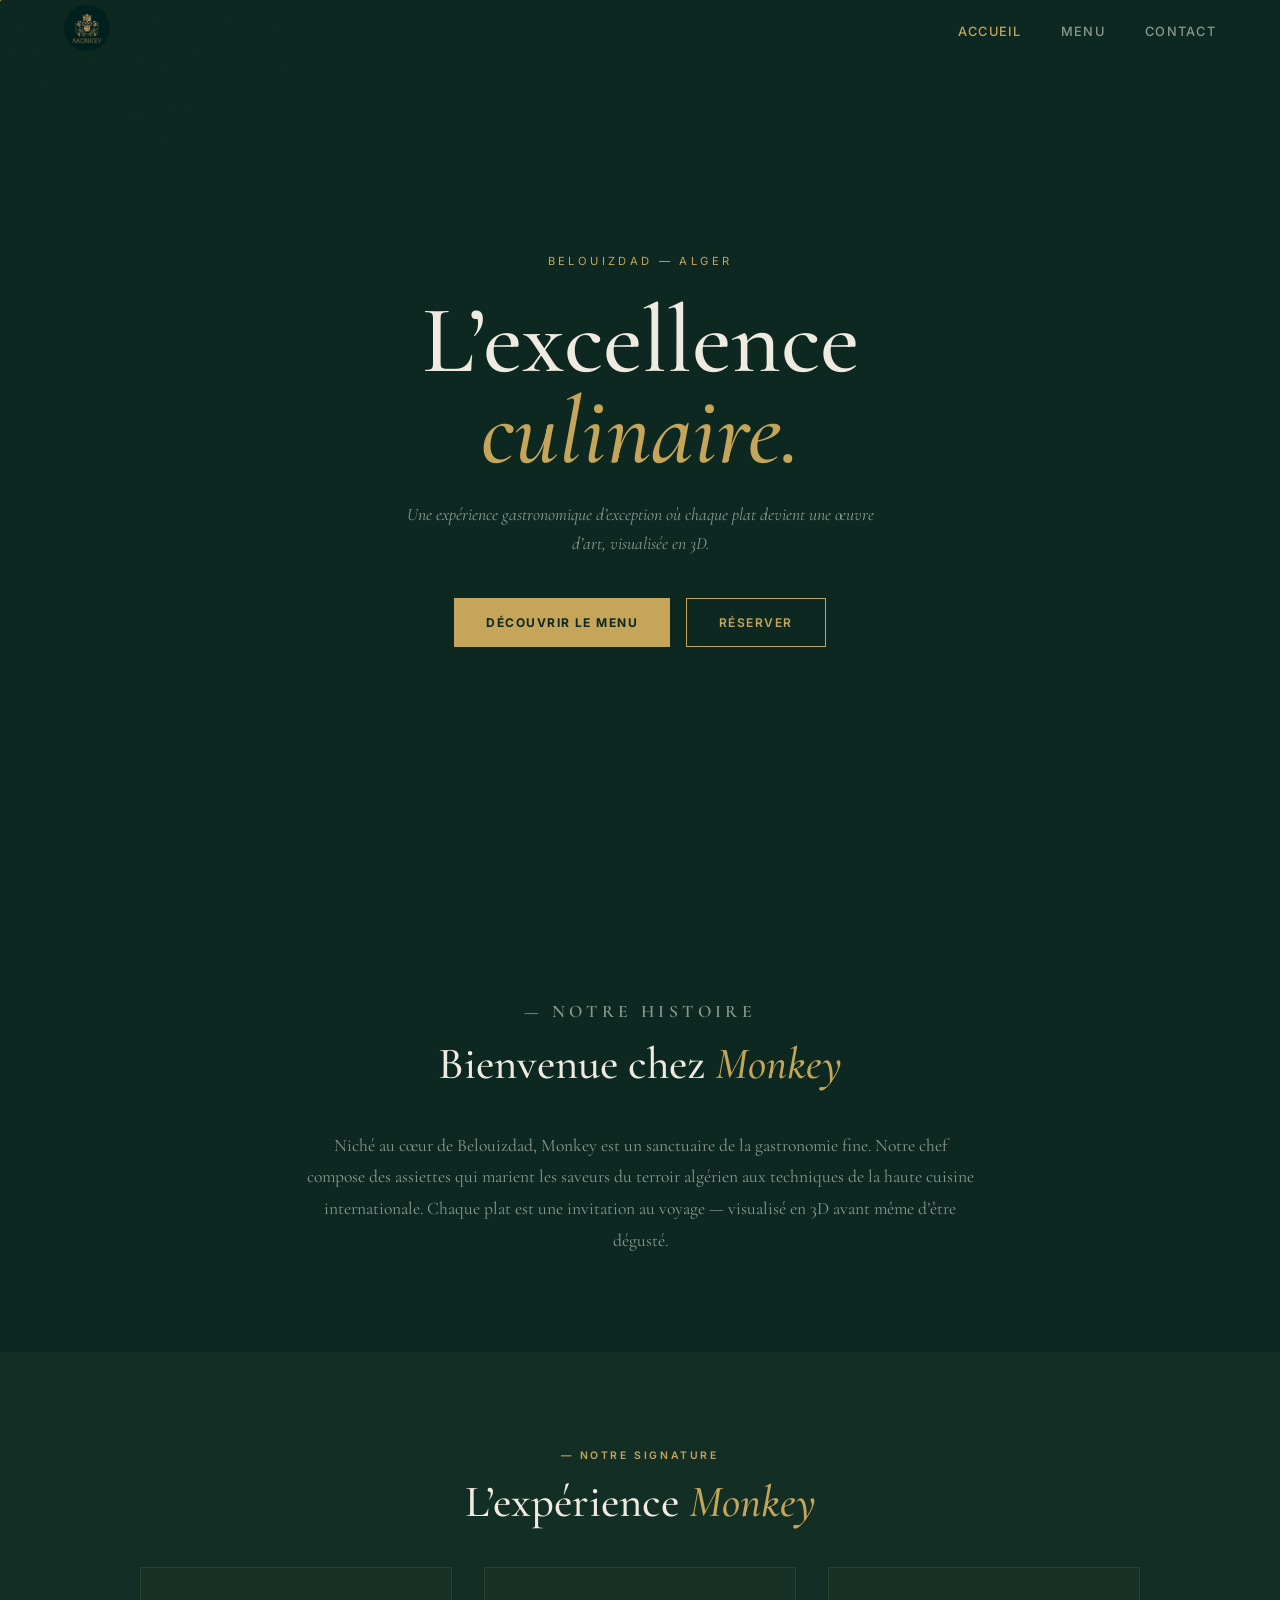
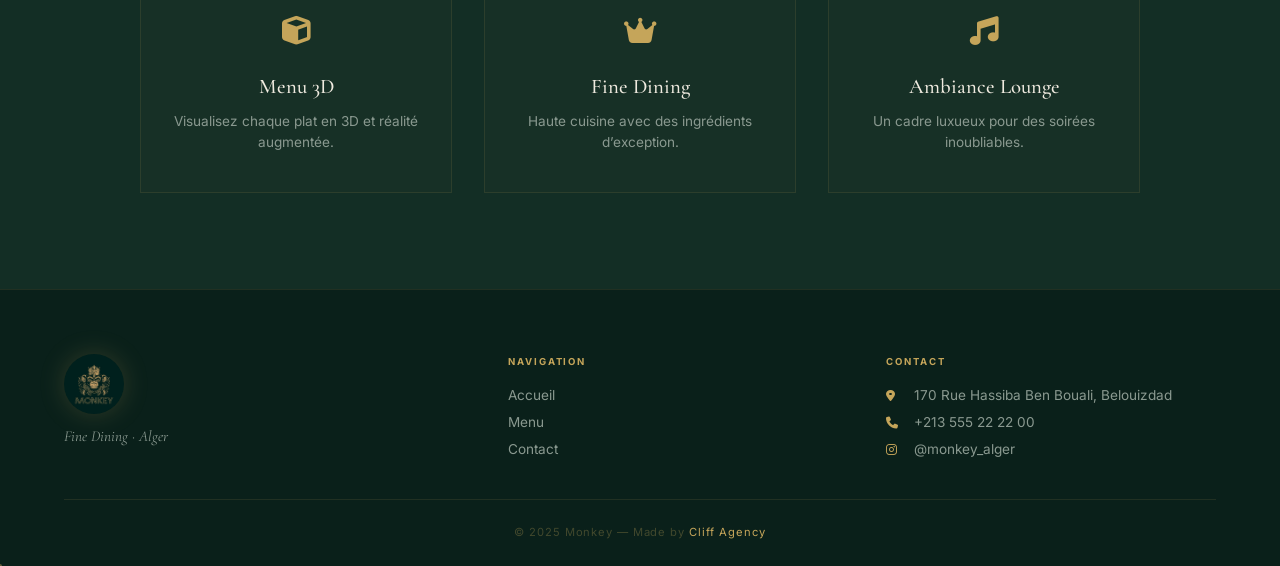
==== index.html @ a97b2595 "Add files via upload" ====
<!DOCTYPE html>
<html lang="fr">
<head>
<meta charset="UTF-8">
<meta name="viewport" content="width=device-width,initial-scale=1,viewport-fit=cover">
<meta name="theme-color" content="#0D2820">
<title>Monkey — Fine Dining Alger</title>
<link rel="preconnect" href="https://fonts.googleapis.com">
<link rel="preconnect" href="https://fonts.gstatic.com" crossorigin>
<link href="https://fonts.googleapis.com/css2?family=Cormorant+Garamond:ital,wght@0,400;0,500;0,600;0,700;1,400;1,500&family=Inter:wght@300;400;500;600;700&family=Bebas+Neue&display=swap" rel="stylesheet">
<link rel="stylesheet" href="https://cdnjs.cloudflare.com/ajax/libs/font-awesome/6.5.0/css/all.min.css">
<link rel="stylesheet" href="style.css">
</head>
<body>
<div id="intro">
  <div class="intro-content">
    <img src="monkey.jpg" alt="Monkey" class="intro-logo">
    <div class="intro-name">MONKEY</div>
    <div class="intro-sub">Fine Dining &middot; Alger</div>
    <div class="intro-line"></div>
  </div>
</div>
<nav id="nav">
  <a href="index.html" class="nav-logo"><img src="monkey.jpg" alt="Monkey" class="logo-img"></a>
  <div class="nav-right">
    <a href="index.html" class="nav-link active">Accueil</a>
    <a href="menu.html" class="nav-link">Menu</a>
    <a href="contact.html" class="nav-link">Contact</a>
  </div>
  <button class="burger" id="burger" aria-label="Menu"><span></span><span></span></button>
</nav>
<div class="mob-drawer" id="mobDrawer">
  <a href="index.html" class="mob-link">Accueil</a>
  <a href="menu.html" class="mob-link">Menu</a>
  <a href="contact.html" class="mob-link">Contact</a>
</div>
<section class="hero">
  <canvas id="particles"></canvas>
  <div class="hero-overlay"></div>
  <div class="hero-inner">
    <p class="hero-kicker">Belouizdad &mdash; Alger</p>
    <h1 class="hero-title">
      <span class="ht-line">L&rsquo;excellence</span>
      <span class="ht-line ht-italic">culinaire.</span>
    </h1>
    <p class="hero-desc">Une exp&eacute;rience gastronomique d&rsquo;exception o&ugrave; chaque plat devient une &oelig;uvre d&rsquo;art, visualis&eacute;e en 3D.</p>
    <div class="hero-cta">
      <a href="menu.html" class="btn-gold">D&eacute;couvrir le menu</a>
      <a href="contact.html" class="btn-ghost">R&eacute;server</a>
    </div>
  </div>
</section>
<section class="about reveal">
  <div class="sec-head"><p class="eyebrow">&mdash; Notre histoire</p><h2 class="sec-h2">Bienvenue chez <em>Monkey</em></h2></div>
  <p>Nich&eacute; au c&oelig;ur de Belouizdad, Monkey est un sanctuaire de la gastronomie fine. Notre chef compose des assiettes qui marient les saveurs du terroir alg&eacute;rien aux techniques de la haute cuisine internationale. Chaque plat est une invitation au voyage &mdash; visualis&eacute; en 3D avant m&ecirc;me d&rsquo;&ecirc;tre d&eacute;gust&eacute;.</p>
</section>
<section class="features">
  <div class="sec-head"><p class="eyebrow">&mdash; Notre signature</p><h2 class="sec-h2">L&rsquo;exp&eacute;rience <em>Monkey</em></h2></div>
  <div class="feat-grid">
    <div class="feat-card reveal"><div class="feat-ico"><i class="fas fa-cube"></i></div><h3>Menu 3D</h3><p>Visualisez chaque plat en 3D et r&eacute;alit&eacute; augment&eacute;e.</p></div>
    <div class="feat-card reveal"><div class="feat-ico"><i class="fas fa-crown"></i></div><h3>Fine Dining</h3><p>Haute cuisine avec des ingr&eacute;dients d&rsquo;exception.</p></div>
    <div class="feat-card reveal"><div class="feat-ico"><i class="fas fa-music"></i></div><h3>Ambiance Lounge</h3><p>Un cadre luxueux pour des soir&eacute;es inoubliables.</p></div>
  </div>
</section>
<footer>
  <div class="ft-grid">
    <div class="ft-brand">
      <img src="monkey.jpg" alt="Monkey" class="ft-logo-img">
      <p class="ft-tag">Fine Dining &middot; Alger</p>
    </div>
    <div class="ft-col">
      <h4>Navigation</h4>
      <ul><li><a href="index.html">Accueil</a></li><li><a href="menu.html">Menu</a></li><li><a href="contact.html">Contact</a></li></ul>
    </div>
    <div class="ft-col">
      <h4>Contact</h4>
      <ul>
        <li><i class="fas fa-map-marker-alt"></i> 170 Rue Hassiba Ben Bouali, Belouizdad</li>
        <li><i class="fas fa-phone"></i> +213 555 22 22 00</li>
        <li><a href="https://www.instagram.com/monkey_alger/" target="_blank"><i class="fab fa-instagram"></i> @monkey_alger</a></li>
      </ul>
    </div>
  </div>
  <div class="ft-bottom">&copy; 2025 Monkey &mdash; Made by <span class="ft-credit">Cliff Agency</span></div>
</footer>
<script src="script.js"></script>
</body></html>
---- style.css ----
/* ═══════════════════════════════════════════════════════
   MONKEY — Fine Dining · Nightclub Luxury
   Colors: Deep Teal #0D2820 + Antique Gold #C5A55A
   ═══════════════════════════════════════════════════════ */
*,*::before,*::after{box-sizing:border-box;margin:0;padding:0}
:root{
  --bg:#0D2820;--bg2:#132E25;--bg3:#1A3A2F;--bg4:#0A201A;
  --gold:#C5A55A;--gold2:#D4B86A;--gold3:#A8893E;
  --cream:#F0EBE0;--muted:#8A9990;--line:rgba(197,165,90,.12);
  --fserif:'Cormorant Garamond',Georgia,serif;
  --fsans:'Inter',system-ui,sans-serif;
  --fdisp:'Bebas Neue',sans-serif;
  --nav:64px;--ease:cubic-bezier(.16,1,.3,1);
}
html{scroll-behavior:smooth}
body{font-family:var(--fsans);background:var(--bg);color:var(--cream);line-height:1.6;overflow-x:hidden}
a{color:var(--gold);text-decoration:none}

/* ── Intro ──────────────────────────────────────────── */
#intro{position:fixed;inset:0;z-index:99999;background:var(--bg);display:flex;align-items:center;justify-content:center;animation:introExit .8s ease 4s forwards}
.intro-content{display:flex;flex-direction:column;align-items:center;gap:12px}
.intro-logo{width:140px;height:140px;object-fit:contain;border-radius:50%;opacity:0;transform:scale(.7);animation:introIn 1s var(--ease) .3s forwards;filter:drop-shadow(0 0 40px rgba(197,165,90,.3))}
.intro-name{font-family:var(--fdisp);font-size:3rem;letter-spacing:12px;color:var(--gold);opacity:0;animation:introFade 1s ease .9s forwards}
.intro-sub{font-size:.75rem;letter-spacing:5px;text-transform:uppercase;color:var(--muted);opacity:0;animation:introFade 1s ease 1.4s forwards}
.intro-line{width:0;height:1.5px;background:var(--gold);animation:introLine .8s ease 2s forwards}
@keyframes introIn{to{opacity:1;transform:scale(1)}}
@keyframes introFade{to{opacity:1}}
@keyframes introLine{to{width:100px}}
@keyframes introExit{to{opacity:0;visibility:hidden;pointer-events:none}}

/* ── Nav ────────────────────────────────────────────── */
#nav{position:fixed;top:0;left:0;right:0;z-index:1000;display:flex;justify-content:space-between;align-items:center;padding:0 5%;height:var(--nav);background:transparent;transition:background .4s,box-shadow .4s}
#nav.on{background:rgba(13,40,32,.96);backdrop-filter:blur(16px);box-shadow:0 2px 30px rgba(0,0,0,.3)}
.logo-img{height:46px;width:auto;border-radius:50%;transition:transform .3s}
.logo-img:hover{transform:scale(1.05)}
.nav-right{display:flex;align-items:center;gap:2.5rem}
.nav-link{font-family:var(--fsans);font-size:.8rem;font-weight:500;letter-spacing:.1em;text-transform:uppercase;color:var(--muted);transition:color .3s}
.nav-link:hover,.nav-link.active{color:var(--gold)}
.burger{display:none;background:none;border:none;cursor:pointer;width:28px;height:20px;position:relative}
.burger span{display:block;width:100%;height:2px;background:var(--gold);position:absolute;left:0;transition:all .3s}
.burger span:first-child{top:0}.burger span:last-child{bottom:0}
.burger.x span:first-child{top:50%;transform:rotate(45deg)}.burger.x span:last-child{bottom:50%;transform:rotate(-45deg)}
.mob-drawer{position:fixed;top:var(--nav);left:0;right:0;bottom:0;background:rgba(13,40,32,.98);backdrop-filter:blur(20px);display:flex;flex-direction:column;align-items:center;padding-top:3rem;gap:1.8rem;transform:translateX(100%);transition:transform .4s var(--ease);z-index:999}
.mob-drawer.open{transform:translateX(0)}
.mob-link{font-family:var(--fserif);font-size:1.4rem;color:var(--cream);letter-spacing:.05em}

/* ── Hero ───────────────────────────────────────────── */
.hero{position:relative;min-height:100vh;display:flex;align-items:center;justify-content:center;overflow:hidden}
.hero canvas{position:absolute;inset:0;z-index:0}
.hero-overlay{position:absolute;inset:0;background:radial-gradient(ellipse at 50% 60%,rgba(13,40,32,.5),rgba(13,40,32,.95));z-index:1}
.hero-inner{position:relative;z-index:2;text-align:center;padding:0 5%;max-width:800px}
.hero-kicker{font-family:var(--fsans);font-size:.7rem;letter-spacing:.3em;text-transform:uppercase;color:var(--gold);margin-bottom:1.5rem}
.hero-title{font-family:var(--fserif);font-weight:500;font-size:clamp(3rem,8vw,6rem);line-height:.95;color:var(--cream);margin-bottom:1.5rem}
.ht-italic{font-style:italic;color:var(--gold)}
.hero-desc{font-family:var(--fserif);font-style:italic;font-size:1.1rem;color:var(--muted);max-width:500px;margin:0 auto 2.5rem;line-height:1.6}
.hero-cta{display:flex;gap:1rem;justify-content:center;flex-wrap:wrap}
.btn-gold{display:inline-flex;align-items:center;gap:8px;padding:14px 32px;background:var(--gold);color:var(--bg);font-family:var(--fsans);font-size:.75rem;font-weight:700;letter-spacing:.12em;text-transform:uppercase;border:none;cursor:pointer;transition:all .3s}
.btn-gold:hover{background:var(--gold2);transform:translateY(-2px);box-shadow:0 8px 25px rgba(197,165,90,.25)}
.btn-ghost{display:inline-flex;align-items:center;gap:8px;padding:14px 32px;background:transparent;color:var(--gold);border:1px solid var(--gold);font-family:var(--fsans);font-size:.75rem;font-weight:600;letter-spacing:.12em;text-transform:uppercase;transition:all .3s}
.btn-ghost:hover{background:rgba(197,165,90,.1);transform:translateY(-2px)}

/* ── Sections ───────────────────────────────────────── */
.sec-head{text-align:center;margin-bottom:2.5rem}
.eyebrow{font-family:var(--fsans);font-size:.65rem;font-weight:600;letter-spacing:.25em;text-transform:uppercase;color:var(--gold);margin-bottom:.8rem}
.sec-h2{font-family:var(--fserif);font-weight:500;font-size:clamp(1.8rem,4vw,2.8rem);color:var(--cream);line-height:1.1}
.sec-h2 em{font-style:italic;color:var(--gold)}
.about{padding:6rem 5%;max-width:800px;margin:0 auto;text-align:center}
.about p{font-family:var(--fserif);font-size:1.1rem;color:var(--muted);line-height:1.8}
.features{padding:6rem 5%;background:var(--bg2)}
.feat-grid{display:grid;grid-template-columns:repeat(auto-fit,minmax(260px,1fr));gap:2rem;max-width:1000px;margin:0 auto}
.feat-card{text-align:center;padding:2.5rem 2rem;border:1px solid var(--line);background:rgba(197,165,90,.02);transition:all .35s var(--ease)}
.feat-card:hover{border-color:rgba(197,165,90,.3);transform:translateY(-4px)}
.feat-ico{font-size:1.8rem;color:var(--gold);margin-bottom:1rem}
.feat-card h3{font-family:var(--fserif);font-size:1.3rem;font-weight:500;color:var(--cream);margin-bottom:.5rem}
.feat-card p{font-size:.85rem;color:var(--muted);line-height:1.5}

/* ── Page Hero ──────────────────────────────────────── */
.page-hero{padding:8rem 5% 4rem;text-align:center;background:linear-gradient(180deg,var(--bg4),var(--bg))}
.ph-label{font-family:var(--fsans);font-size:.65rem;font-weight:600;letter-spacing:.25em;text-transform:uppercase;color:var(--gold);margin-bottom:.8rem}
.ph-title{font-family:var(--fserif);font-weight:500;font-size:clamp(2.4rem,6vw,4rem);color:var(--cream)}
.ph-line{width:60px;height:1.5px;background:var(--gold);margin:1.2rem auto 0}
.back-link{display:inline-block;margin-top:1.2rem;font-size:.8rem;color:var(--muted);transition:color .3s}
.back-link:hover{color:var(--gold)}

/* ── Section Switcher ───────────────────────────────── */
.section-switcher{display:flex;justify-content:center;gap:6px;padding:1.2rem 5%;background:rgba(13,40,32,.95);backdrop-filter:blur(16px);border-top:1px solid var(--line);border-bottom:1px solid var(--line);position:sticky;top:var(--nav);z-index:50;overflow-x:auto;scrollbar-width:none}
.section-switcher::-webkit-scrollbar{display:none}
.ss-btn{display:flex;align-items:center;gap:8px;padding:10px 18px;border:1px solid var(--line);color:var(--muted);font-size:.75rem;font-weight:500;white-space:nowrap;transition:all .3s}
.ss-btn:hover{border-color:rgba(197,165,90,.4);color:var(--cream)}
.ss-btn.active{background:var(--gold);border-color:var(--gold);color:var(--bg)}
.ss-icon{font-size:.85rem}
.ss-label{font-family:var(--fsans);letter-spacing:.05em}

/* ── Menu Hub ───────────────────────────────────────── */
.menu-hub{padding:4rem 5%;max-width:1200px;margin:0 auto}
.menu-grid-hub{display:grid;grid-template-columns:repeat(auto-fill,minmax(280px,1fr));gap:1.5rem}
.ms-card{display:flex;flex-direction:column;align-items:center;padding:3rem 2rem;border:1px solid var(--line);background:rgba(197,165,90,.02);text-align:center;transition:all .4s var(--ease)}
.ms-card:hover{border-color:rgba(197,165,90,.35);transform:translateY(-6px);box-shadow:0 20px 50px rgba(0,0,0,.2)}
.ms-icon{font-size:2rem;color:var(--gold);margin-bottom:1rem}
.ms-name{font-family:var(--fserif);font-size:1.4rem;font-weight:600;color:var(--cream);margin-bottom:.4rem}
.ms-count{font-size:.75rem;color:var(--muted);letter-spacing:.05em}

/* ── Dishes ─────────────────────────────────────────── */
.dishes-wrap{padding:4rem 5%;max-width:1400px;margin:0 auto}
.dishes-grid{display:grid;grid-template-columns:repeat(auto-fill,minmax(380px,1fr));gap:2rem}
.dish-card{border:1px solid var(--line);background:var(--bg2);overflow:hidden;transition:all .4s var(--ease)}
.dish-card:hover{border-color:rgba(197,165,90,.3);transform:translateY(-4px);box-shadow:0 16px 40px rgba(0,0,0,.2)}
.dish-3d{position:relative;height:280px;background:radial-gradient(ellipse at 50% 60%,rgba(197,165,90,.04),var(--bg4));overflow:hidden}
.btn-layer{position:absolute;inset:0;display:flex;align-items:center;justify-content:center;z-index:2;transition:opacity .4s}
.voir-btn{display:inline-flex;align-items:center;gap:10px;padding:12px 24px;background:var(--gold);color:var(--bg);font-family:var(--fsans);font-size:.72rem;font-weight:700;letter-spacing:.1em;text-transform:uppercase;border:none;cursor:pointer;transition:all .3s}
.voir-btn:hover{background:var(--gold2);transform:translateY(-2px)}
model-viewer{width:100%;height:100%;--poster-color:transparent;background:transparent;opacity:0;transition:opacity .6s}
.dish-3d.loaded .btn-layer{opacity:0;pointer-events:none}
.dish-3d.loaded model-viewer{opacity:1}
.dish-info{padding:1.4rem 1.6rem;border-top:1px solid var(--line)}
.dish-info.no-3d{padding:2rem 1.6rem}
.dish-name{font-family:var(--fserif);font-weight:600;font-size:1.2rem;color:var(--cream);margin-bottom:.4rem}
.dish-desc{font-family:var(--fserif);font-style:italic;font-size:.9rem;color:var(--muted);line-height:1.5;margin-bottom:.8rem}
.dish-price{font-family:var(--fdisp);font-size:1.5rem;color:var(--gold);letter-spacing:.04em}

/* ── Contact ────────────────────────────────────────── */
.contact-wrap{padding:4rem 5%;max-width:1200px;margin:0 auto}
.contact-grid{display:grid;grid-template-columns:1fr 1.2fr;gap:2.5rem}
.c-card{border:1px solid var(--line);padding:2rem;background:var(--bg2)}
.c-card h2{font-family:var(--fserif);font-size:1.6rem;font-weight:500;color:var(--cream);margin-bottom:1.5rem}
.info-row{display:flex;gap:1rem;padding:1rem 0;border-bottom:1px solid var(--line);align-items:flex-start}
.info-row:last-child{border-bottom:none}
.info-row i{color:var(--gold);font-size:1rem;margin-top:4px;width:20px;flex-shrink:0}
.ir-label{font-family:var(--fsans);font-size:.6rem;font-weight:700;letter-spacing:.2em;text-transform:uppercase;color:var(--gold);margin-bottom:.3rem}
.ir-val{font-family:var(--fserif);font-size:1rem;color:var(--cream)}
.ir-val a{color:var(--cream);transition:color .3s}.ir-val a:hover{color:var(--gold)}
.map-wrap{border:1px solid var(--line);overflow:hidden;filter:brightness(.85) saturate(.8)}

/* ── Footer ─────────────────────────────────────────── */
footer{border-top:1px solid var(--line);padding:4rem 5% 1.5rem;background:var(--bg4)}
.ft-grid{display:grid;grid-template-columns:1.2fr 1fr 1fr;gap:3rem;max-width:1200px;margin:0 auto;padding-bottom:2rem}
.ft-brand{display:flex;flex-direction:column;gap:.6rem}
.ft-logo-img{width:60px;height:60px;object-fit:contain;border-radius:50%;filter:drop-shadow(0 0 12px rgba(197,165,90,.2))}
.ft-tag{font-family:var(--fserif);font-style:italic;font-size:.95rem;color:var(--muted)}
.ft-col h4{font-family:var(--fsans);font-size:.6rem;font-weight:700;letter-spacing:.2em;text-transform:uppercase;color:var(--gold);margin-bottom:1rem}
.ft-col ul{list-style:none}.ft-col li{font-size:.85rem;color:var(--muted);margin-bottom:.5rem;line-height:1.4}
.ft-col li i{color:var(--gold);width:18px;margin-right:.4rem;font-size:.75rem}
.ft-col li a{color:var(--muted);transition:color .3s}.ft-col li a:hover{color:var(--gold)}
.ft-bottom{text-align:center;padding-top:1.5rem;border-top:1px solid var(--line);font-size:.7rem;color:rgba(197,165,90,.3);letter-spacing:.08em}
.ft-credit{color:var(--gold)}

/* ── Reveal ─────────────────────────────────────────── */
.reveal{opacity:0;transform:translateY(24px);transition:opacity .7s ease,transform .7s ease}
.reveal.in{opacity:1;transform:none}

/* ── Cursor ─────────────────────────────────────────── */
.cursor-dot{position:fixed;pointer-events:none;z-index:9998;border-radius:50%;transform:translate(-50%,-50%)}

/* ── Responsive ─────────────────────────────────────── */
@media(max-width:900px){
  .contact-grid{grid-template-columns:1fr}
  .ft-grid{grid-template-columns:1fr}
}
@media(max-width:768px){
  .burger{display:block}
  .nav-right{display:none}
  .hero-title{font-size:clamp(2.4rem,10vw,4rem)}
  .dishes-grid{grid-template-columns:1fr}
  .section-switcher{gap:4px;padding:.8rem 3%}
  .ss-btn{padding:8px 12px;font-size:.65rem}
  .ss-label{display:none}
}
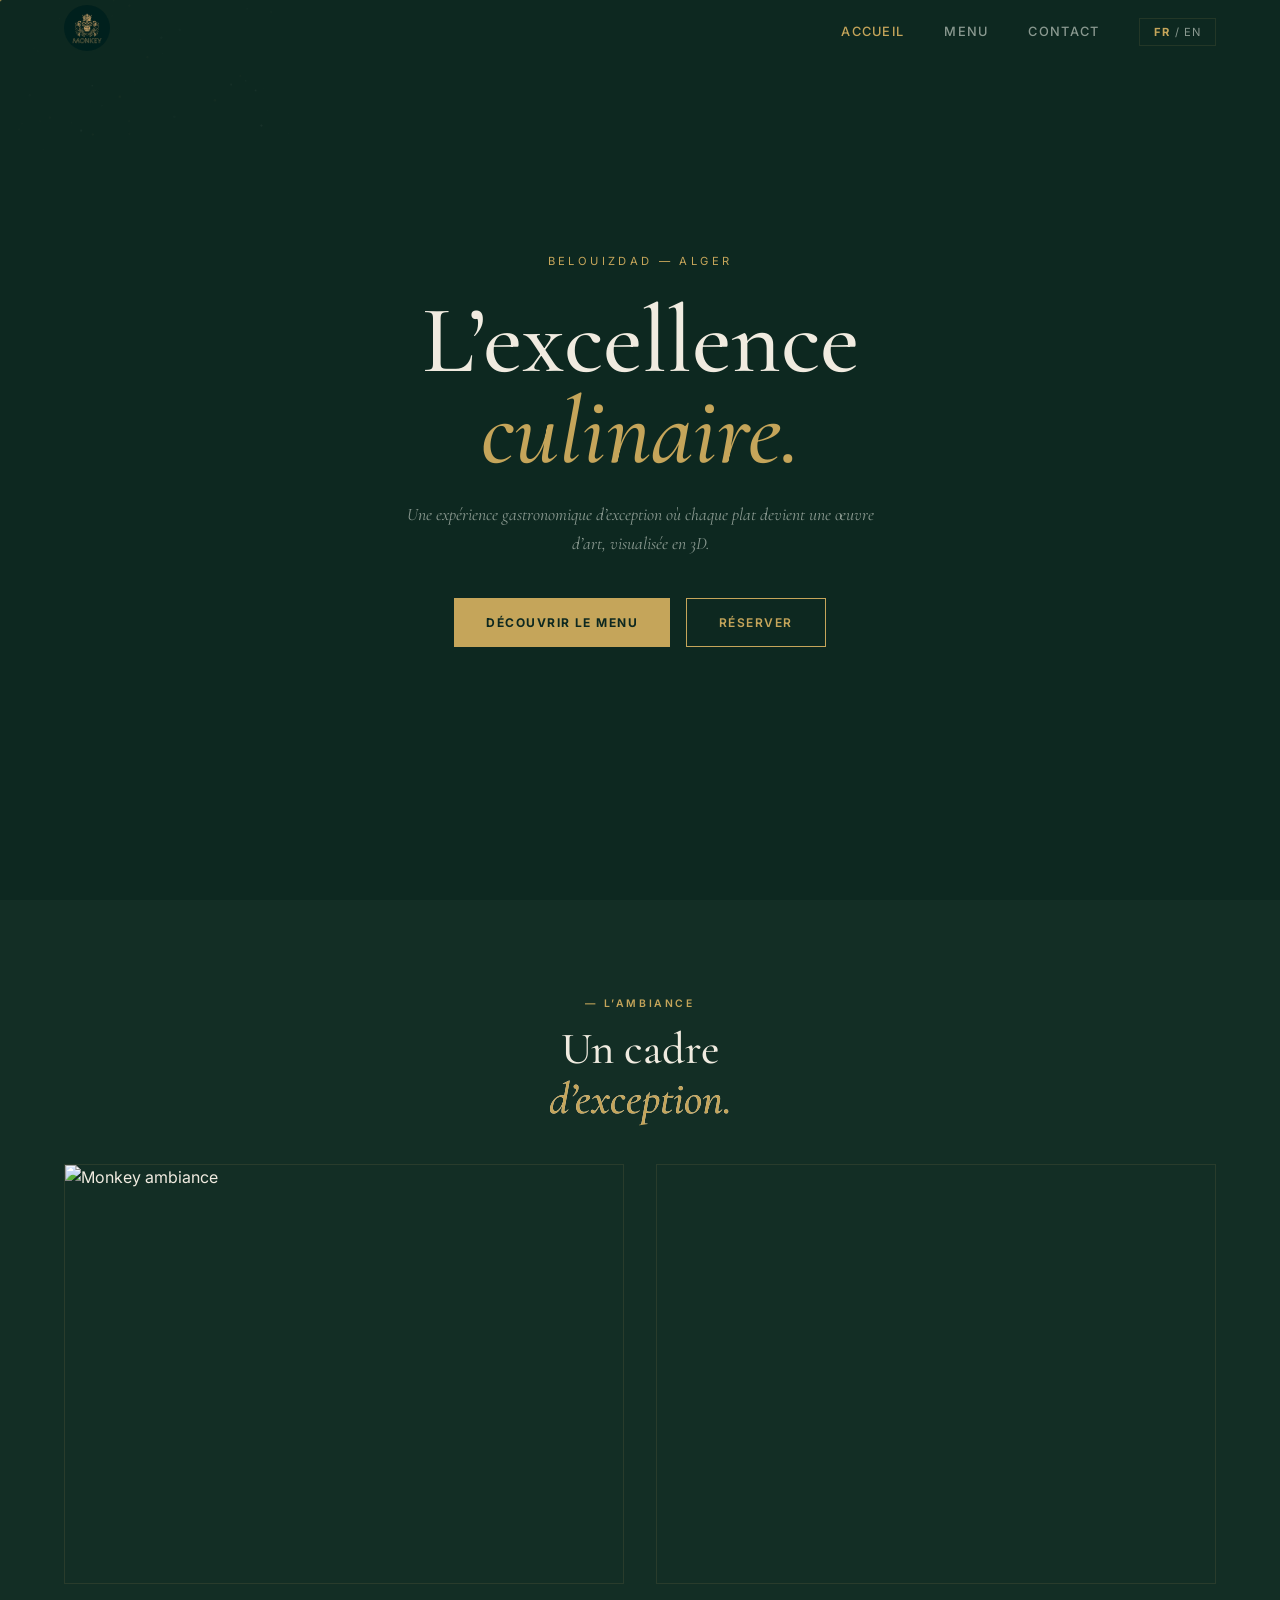
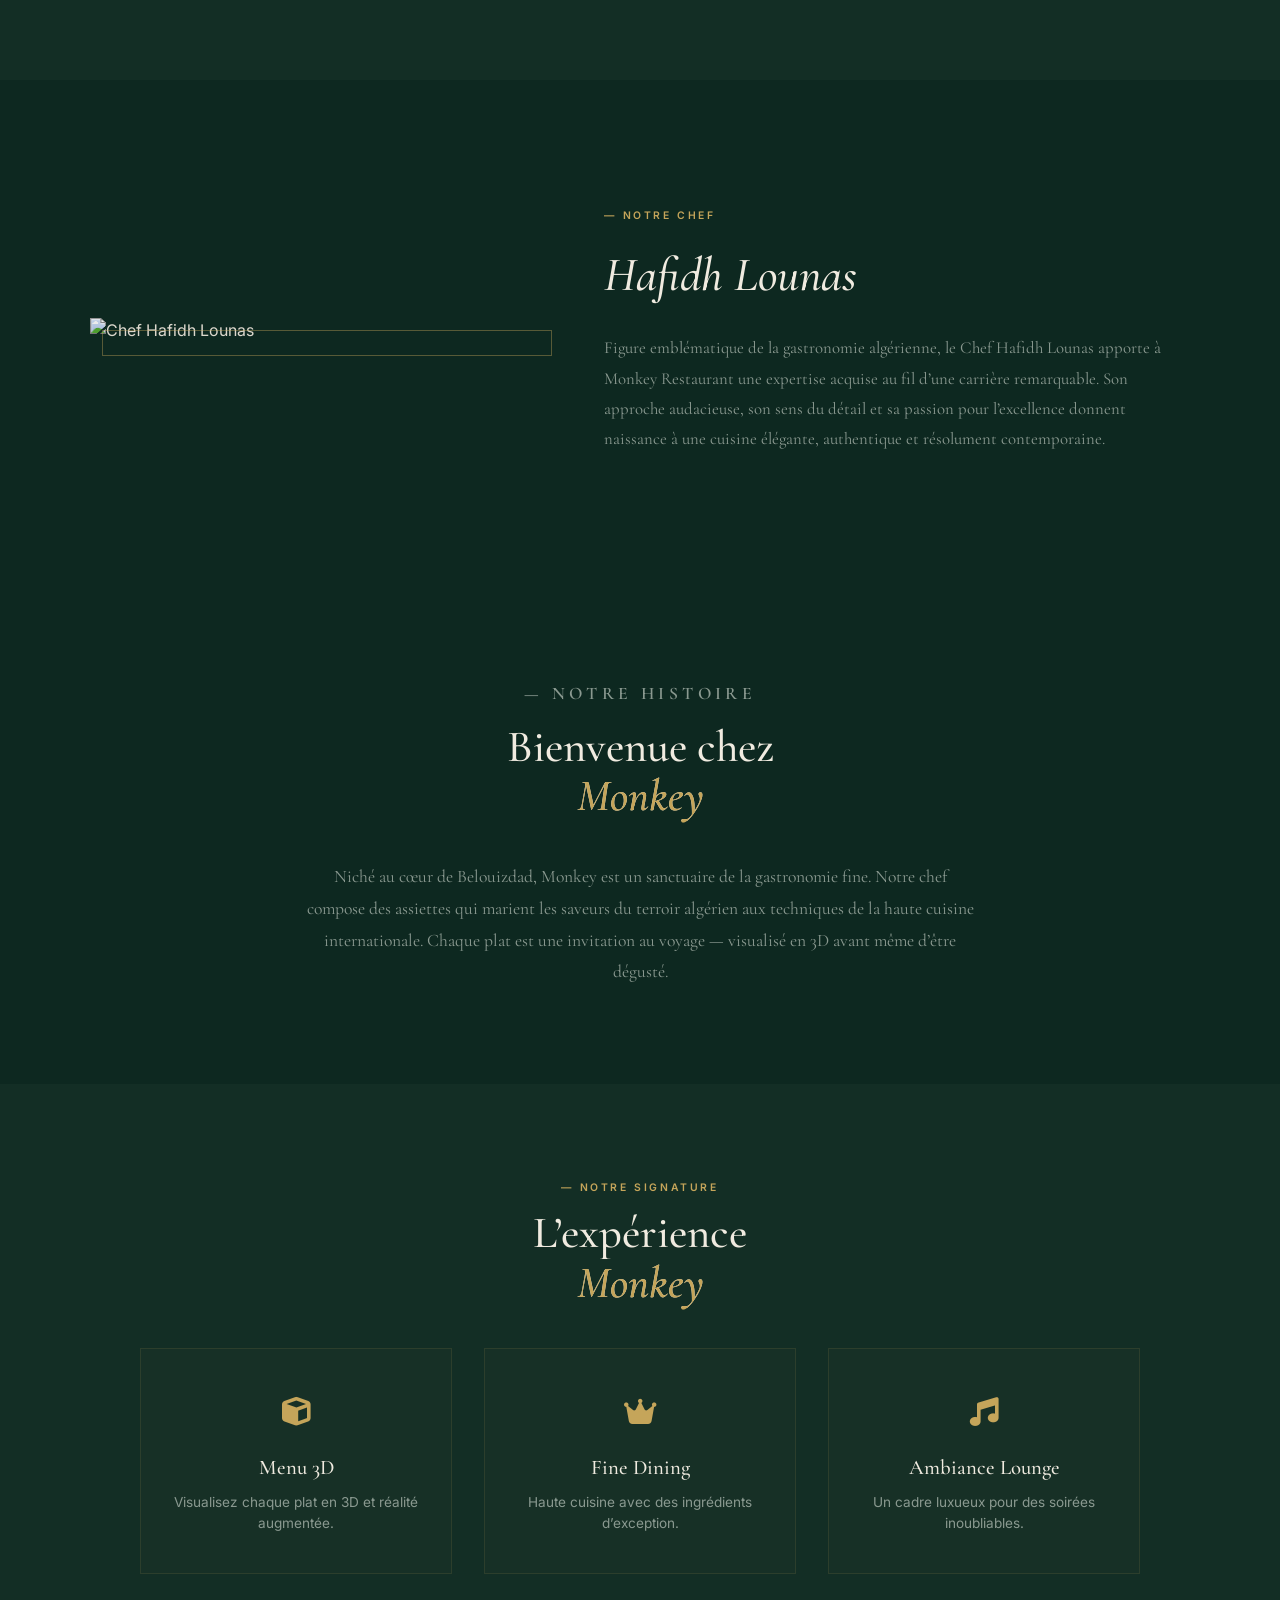
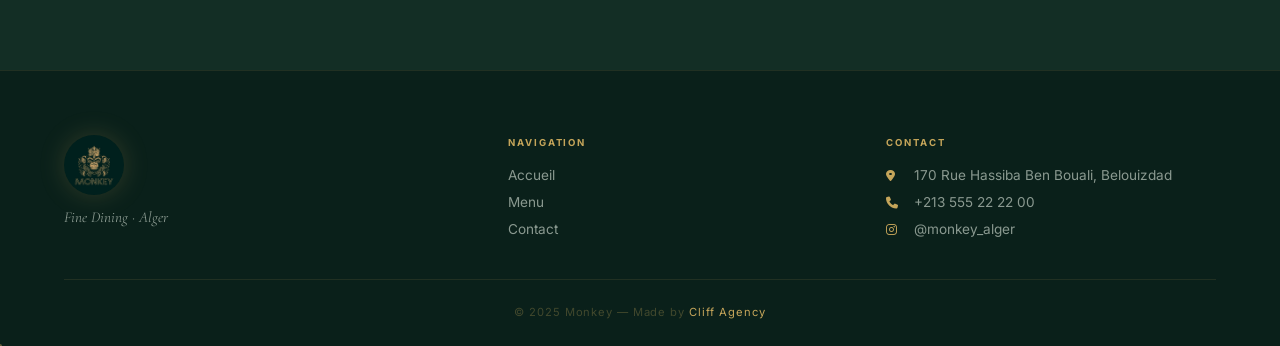
==== commit 6831b472: "Add files via upload" ====
--- a/index.html
+++ b/index.html
@@ -16,52 +16,89 @@
   <div class="intro-content">
     <img src="monkey.jpg" alt="Monkey" class="intro-logo">
     <div class="intro-name">MONKEY</div>
-    <div class="intro-sub">Fine Dining &middot; Alger</div>
+    <div class="intro-sub" data-fr="Fine Dining &middot; Alger" data-en="Fine Dining &middot; Algiers">Fine Dining &middot; Alger</div>
     <div class="intro-line"></div>
   </div>
 </div>
 <nav id="nav">
   <a href="index.html" class="nav-logo"><img src="monkey.jpg" alt="Monkey" class="logo-img"></a>
   <div class="nav-right">
-    <a href="index.html" class="nav-link active">Accueil</a>
-    <a href="menu.html" class="nav-link">Menu</a>
-    <a href="contact.html" class="nav-link">Contact</a>
+    <a href="index.html" class="nav-link active" data-fr="Accueil" data-en="Home">Accueil</a>
+    <a href="menu.html" class="nav-link" data-fr="Menu" data-en="Menu">Menu</a>
+    <a href="contact.html" class="nav-link" data-fr="Contact" data-en="Contact">Contact</a>
+    <button class="lang-toggle" id="langToggle"><span class="lang-fr active">FR</span><span class="lang-sep">/</span><span class="lang-en">EN</span></button>
   </div>
   <button class="burger" id="burger" aria-label="Menu"><span></span><span></span></button>
 </nav>
 <div class="mob-drawer" id="mobDrawer">
-  <a href="index.html" class="mob-link">Accueil</a>
-  <a href="menu.html" class="mob-link">Menu</a>
-  <a href="contact.html" class="mob-link">Contact</a>
+  <a href="index.html" class="mob-link" data-fr="Accueil" data-en="Home">Accueil</a>
+  <a href="menu.html" class="mob-link" data-fr="Menu" data-en="Menu">Menu</a>
+  <a href="contact.html" class="mob-link" data-fr="Contact" data-en="Contact">Contact</a>
+  <button class="lang-toggle mob-lang" id="langToggleMob"><span class="lang-fr active">FR</span> / <span class="lang-en">EN</span></button>
 </div>
+
+<!-- HERO -->
 <section class="hero">
   <canvas id="particles"></canvas>
   <div class="hero-overlay"></div>
   <div class="hero-inner">
     <p class="hero-kicker">Belouizdad &mdash; Alger</p>
     <h1 class="hero-title">
-      <span class="ht-line">L&rsquo;excellence</span>
-      <span class="ht-line ht-italic">culinaire.</span>
+      <span class="ht-line" data-fr="L&rsquo;excellence" data-en="Culinary">L&rsquo;excellence</span>
+      <span class="ht-line ht-italic" data-fr="culinaire." data-en="excellence.">culinaire.</span>
     </h1>
-    <p class="hero-desc">Une exp&eacute;rience gastronomique d&rsquo;exception o&ugrave; chaque plat devient une &oelig;uvre d&rsquo;art, visualis&eacute;e en 3D.</p>
+    <p class="hero-desc" data-fr="Une exp&eacute;rience gastronomique d&rsquo;exception o&ugrave; chaque plat devient une &oelig;uvre d&rsquo;art, visualis&eacute;e en 3D." data-en="An exceptional gastronomic experience where every dish becomes a work of art, visualized in 3D.">Une exp&eacute;rience gastronomique d&rsquo;exception o&ugrave; chaque plat devient une &oelig;uvre d&rsquo;art, visualis&eacute;e en 3D.</p>
     <div class="hero-cta">
-      <a href="menu.html" class="btn-gold">D&eacute;couvrir le menu</a>
-      <a href="contact.html" class="btn-ghost">R&eacute;server</a>
+      <a href="menu.html" class="btn-gold" data-fr="D&eacute;couvrir le menu" data-en="Discover the menu">D&eacute;couvrir le menu</a>
+      <a href="contact.html" class="btn-ghost" data-fr="R&eacute;server" data-en="Reserve">R&eacute;server</a>
     </div>
   </div>
 </section>
-<section class="about reveal">
-  <div class="sec-head"><p class="eyebrow">&mdash; Notre histoire</p><h2 class="sec-h2">Bienvenue chez <em>Monkey</em></h2></div>
-  <p>Nich&eacute; au c&oelig;ur de Belouizdad, Monkey est un sanctuaire de la gastronomie fine. Notre chef compose des assiettes qui marient les saveurs du terroir alg&eacute;rien aux techniques de la haute cuisine internationale. Chaque plat est une invitation au voyage &mdash; visualis&eacute; en 3D avant m&ecirc;me d&rsquo;&ecirc;tre d&eacute;gust&eacute;.</p>
-</section>
-<section class="features">
-  <div class="sec-head"><p class="eyebrow">&mdash; Notre signature</p><h2 class="sec-h2">L&rsquo;exp&eacute;rience <em>Monkey</em></h2></div>
-  <div class="feat-grid">
-    <div class="feat-card reveal"><div class="feat-ico"><i class="fas fa-cube"></i></div><h3>Menu 3D</h3><p>Visualisez chaque plat en 3D et r&eacute;alit&eacute; augment&eacute;e.</p></div>
-    <div class="feat-card reveal"><div class="feat-ico"><i class="fas fa-crown"></i></div><h3>Fine Dining</h3><p>Haute cuisine avec des ingr&eacute;dients d&rsquo;exception.</p></div>
-    <div class="feat-card reveal"><div class="feat-ico"><i class="fas fa-music"></i></div><h3>Ambiance Lounge</h3><p>Un cadre luxueux pour des soir&eacute;es inoubliables.</p></div>
+
+<!-- AMBIANCE — Photo + Video -->
+<section class="ambiance">
+  <div class="sec-head reveal"><p class="eyebrow" data-fr="&mdash; L&rsquo;ambiance" data-en="&mdash; The atmosphere">&mdash; L&rsquo;ambiance</p><h2 class="sec-h2" data-fr="Un cadre" data-en="A setting">Un cadre</h2><h2 class="sec-h2 italic" data-fr="d&rsquo;exception." data-en="beyond compare.">d&rsquo;exception.</h2></div>
+  <div class="ambiance-grid">
+    <div class="amb-media reveal">
+      <img src="pic.JPG" alt="Monkey ambiance" class="amb-img" loading="lazy">
+    </div>
+    <div class="amb-media reveal">
+      <video src="video.mov" class="amb-video" autoplay muted loop playsinline></video>
+    </div>
   </div>
 </section>
+
+<!-- CHEF -->
+<section class="chef-section">
+  <div class="chef-inner reveal">
+    <div class="chef-photo-wrap">
+      <img src="chef.jpg" alt="Chef Hafidh Lounas" class="chef-photo" loading="lazy">
+      <div class="chef-frame"></div>
+    </div>
+    <div class="chef-text">
+      <p class="eyebrow" data-fr="&mdash; Notre Chef" data-en="&mdash; Our Chef">&mdash; Notre Chef</p>
+      <h2 class="chef-name">Hafidh Lounas</h2>
+      <p class="chef-desc" data-fr="Figure embl&eacute;matique de la gastronomie alg&eacute;rienne, le Chef Hafidh Lounas apporte &agrave; Monkey Restaurant une expertise acquise au fil d&rsquo;une carri&egrave;re remarquable. Son approche audacieuse, son sens du d&eacute;tail et sa passion pour l&rsquo;excellence donnent naissance &agrave; une cuisine &eacute;l&eacute;gante, authentique et r&eacute;solument contemporaine." data-en="An iconic figure in Algerian gastronomy, Chef Hafidh Lounas brings to Monkey Restaurant an expertise acquired throughout a remarkable career. His bold approach, attention to detail, and passion for excellence give rise to elegant, authentic, and resolutely contemporary cuisine.">Figure embl&eacute;matique de la gastronomie alg&eacute;rienne, le Chef Hafidh Lounas apporte &agrave; Monkey Restaurant une expertise acquise au fil d&rsquo;une carri&egrave;re remarquable. Son approche audacieuse, son sens du d&eacute;tail et sa passion pour l&rsquo;excellence donnent naissance &agrave; une cuisine &eacute;l&eacute;gante, authentique et r&eacute;solument contemporaine.</p>
+    </div>
+  </div>
+</section>
+
+<!-- ABOUT -->
+<section class="about reveal">
+  <div class="sec-head"><p class="eyebrow" data-fr="&mdash; Notre histoire" data-en="&mdash; Our story">&mdash; Notre histoire</p><h2 class="sec-h2" data-fr="Bienvenue chez" data-en="Welcome to">Bienvenue chez</h2><h2 class="sec-h2 italic"><em>Monkey</em></h2></div>
+  <p data-fr="Nich&eacute; au c&oelig;ur de Belouizdad, Monkey est un sanctuaire de la gastronomie fine. Notre chef compose des assiettes qui marient les saveurs du terroir alg&eacute;rien aux techniques de la haute cuisine internationale. Chaque plat est une invitation au voyage &mdash; visualis&eacute; en 3D avant m&ecirc;me d&rsquo;&ecirc;tre d&eacute;gust&eacute;." data-en="Nestled in the heart of Belouizdad, Monkey is a sanctuary of fine dining. Our chef creates dishes that blend Algerian terroir flavors with international haute cuisine techniques. Each dish is an invitation to travel &mdash; visualized in 3D before you even taste it.">Nich&eacute; au c&oelig;ur de Belouizdad, Monkey est un sanctuaire de la gastronomie fine. Notre chef compose des assiettes qui marient les saveurs du terroir alg&eacute;rien aux techniques de la haute cuisine internationale. Chaque plat est une invitation au voyage &mdash; visualis&eacute; en 3D avant m&ecirc;me d&rsquo;&ecirc;tre d&eacute;gust&eacute;.</p>
+</section>
+
+<!-- FEATURES -->
+<section class="features">
+  <div class="sec-head"><p class="eyebrow" data-fr="&mdash; Notre signature" data-en="&mdash; Our signature">&mdash; Notre signature</p><h2 class="sec-h2" data-fr="L&rsquo;exp&eacute;rience" data-en="The experience">L&rsquo;exp&eacute;rience</h2><h2 class="sec-h2 italic"><em>Monkey</em></h2></div>
+  <div class="feat-grid">
+    <div class="feat-card reveal"><div class="feat-ico"><i class="fas fa-cube"></i></div><h3 data-fr="Menu 3D" data-en="3D Menu">Menu 3D</h3><p data-fr="Visualisez chaque plat en 3D et r&eacute;alit&eacute; augment&eacute;e." data-en="Visualize every dish in 3D and augmented reality.">Visualisez chaque plat en 3D et r&eacute;alit&eacute; augment&eacute;e.</p></div>
+    <div class="feat-card reveal"><div class="feat-ico"><i class="fas fa-crown"></i></div><h3 data-fr="Fine Dining" data-en="Fine Dining">Fine Dining</h3><p data-fr="Haute cuisine avec des ingr&eacute;dients d&rsquo;exception." data-en="Haute cuisine with exceptional ingredients.">Haute cuisine avec des ingr&eacute;dients d&rsquo;exception.</p></div>
+    <div class="feat-card reveal"><div class="feat-ico"><i class="fas fa-music"></i></div><h3 data-fr="Ambiance Lounge" data-en="Lounge Ambiance">Ambiance Lounge</h3><p data-fr="Un cadre luxueux pour des soir&eacute;es inoubliables." data-en="A luxurious setting for unforgettable evenings.">Un cadre luxueux pour des soir&eacute;es inoubliables.</p></div>
+  </div>
+</section>
+
 <footer>
   <div class="ft-grid">
     <div class="ft-brand">
@@ -70,7 +107,7 @@
     </div>
     <div class="ft-col">
       <h4>Navigation</h4>
-      <ul><li><a href="index.html">Accueil</a></li><li><a href="menu.html">Menu</a></li><li><a href="contact.html">Contact</a></li></ul>
+      <ul><li><a href="index.html" data-fr="Accueil" data-en="Home">Accueil</a></li><li><a href="menu.html">Menu</a></li><li><a href="contact.html">Contact</a></li></ul>
     </div>
     <div class="ft-col">
       <h4>Contact</h4>
--- a/style.css
+++ b/style.css
@@ -165,3 +165,71 @@
   .ss-btn{padding:8px 12px;font-size:.65rem}
   .ss-label{display:none}
 }
+
+/* ═══ LANGUAGE TOGGLE ═══════════════════════════════════ */
+.lang-toggle{background:none;border:1px solid var(--line);padding:6px 14px;cursor:pointer;font-family:var(--fsans);font-size:.7rem;letter-spacing:.1em;display:flex;align-items:center;gap:2px;transition:border-color .3s}
+.lang-toggle:hover{border-color:rgba(197,165,90,.4)}
+.lang-fr,.lang-en{color:var(--muted);transition:color .3s}
+.lang-fr.active,.lang-en.active{color:var(--gold);font-weight:700}
+.lang-sep{color:var(--muted);margin:0 2px}
+.mob-lang{margin-top:1rem;border-color:var(--line)}
+
+/* ═══ AMBIANCE — Photo + Video ══════════════════════════ */
+.ambiance{padding:6rem 5%;background:var(--bg2)}
+.ambiance-grid{display:grid;grid-template-columns:1fr 1fr;gap:2rem;max-width:1200px;margin:0 auto}
+.amb-media{overflow:hidden;border:1px solid var(--line);position:relative;aspect-ratio:4/3}
+.amb-img,.amb-video{width:100%;height:100%;object-fit:cover;transition:transform .8s var(--ease)}
+.amb-media:hover .amb-img,.amb-media:hover .amb-video{transform:scale(1.04)}
+@media(max-width:768px){.ambiance-grid{grid-template-columns:1fr}}
+
+/* ═══ CHEF SECTION ══════════════════════════════════════ */
+.chef-section{padding:8rem 5%;background:var(--bg)}
+.chef-inner{display:grid;grid-template-columns:1fr 1.3fr;gap:4rem;max-width:1100px;margin:0 auto;align-items:center}
+.chef-photo-wrap{position:relative}
+.chef-photo{width:100%;aspect-ratio:3/4;object-fit:cover;filter:brightness(.9) contrast(1.05);transition:filter .6s}
+.chef-photo-wrap:hover .chef-photo{filter:brightness(1) contrast(1)}
+.chef-frame{position:absolute;top:12px;left:12px;right:-12px;bottom:-12px;border:1px solid var(--gold);opacity:.4;pointer-events:none;transition:opacity .4s}
+.chef-photo-wrap:hover .chef-frame{opacity:.7}
+.chef-name{font-family:var(--fserif);font-weight:500;font-size:clamp(2rem,4vw,3rem);color:var(--cream);margin:.6rem 0 1.2rem;font-style:italic}
+.chef-desc{font-family:var(--fserif);font-size:1.05rem;color:var(--muted);line-height:1.8}
+@media(max-width:900px){.chef-inner{grid-template-columns:1fr;text-align:center}.chef-frame{display:none}.chef-photo{max-width:400px;margin:0 auto}}
+
+/* ═══ ELEGANT ANIMATIONS ════════════════════════════════ */
+/* Staggered reveal */
+.reveal{opacity:0;transform:translateY(28px);transition:opacity .8s cubic-bezier(.25,.46,.45,.94),transform .8s cubic-bezier(.25,.46,.45,.94)}
+.reveal.in{opacity:1;transform:none}
+
+/* Gold shimmer on section headings */
+.sec-h2{background:linear-gradient(90deg,var(--cream) 40%,var(--gold) 50%,var(--cream) 60%);background-size:200% 100%;-webkit-background-clip:text;-webkit-text-fill-color:transparent;background-clip:text;animation:shimmer 4s ease infinite}
+@keyframes shimmer{0%,100%{background-position:200% 0}50%{background-position:-200% 0}}
+
+/* Smooth parallax-feel on hero */
+.hero-inner{animation:heroFloat 1.2s ease forwards;opacity:0}
+@keyframes heroFloat{to{opacity:1;transform:translateY(0)}}
+.hero-kicker{animation:heroFloat 1s ease .3s forwards;opacity:0}
+.hero-title .ht-line:first-child{animation:heroFloat 1s ease .5s forwards;opacity:0}
+.hero-title .ht-italic{animation:heroFloat 1s ease .7s forwards;opacity:0}
+.hero-desc{animation:heroFloat 1s ease .9s forwards;opacity:0}
+.hero-cta{animation:heroFloat 1s ease 1.1s forwards;opacity:0}
+
+/* Card entrance stagger */
+.feat-card:nth-child(1){transition-delay:.1s}
+.feat-card:nth-child(2){transition-delay:.2s}
+.feat-card:nth-child(3){transition-delay:.3s}
+
+/* Hover glow on gold buttons */
+.btn-gold{position:relative;overflow:hidden}
+.btn-gold::after{content:'';position:absolute;top:0;left:-100%;width:60%;height:100%;background:linear-gradient(90deg,transparent,rgba(255,255,255,.2),transparent);transition:left .6s}
+.btn-gold:hover::after{left:120%}
+
+/* Dish card subtle border glow on hover */
+.dish-card:hover{box-shadow:0 0 0 1px rgba(197,165,90,.2),0 16px 40px rgba(0,0,0,.25)}
+
+/* Footer link underline animation */
+.ft-col li a{position:relative}
+.ft-col li a::after{content:'';position:absolute;bottom:-2px;left:0;width:0;height:1px;background:var(--gold);transition:width .3s}
+.ft-col li a:hover::after{width:100%}
+
+/* ═══ ITALIC HELPER ═════════════════════════════════════ */
+.italic,.sec-h2.italic{font-style:italic}
+.sec-h2.italic{-webkit-text-fill-color:var(--gold)}
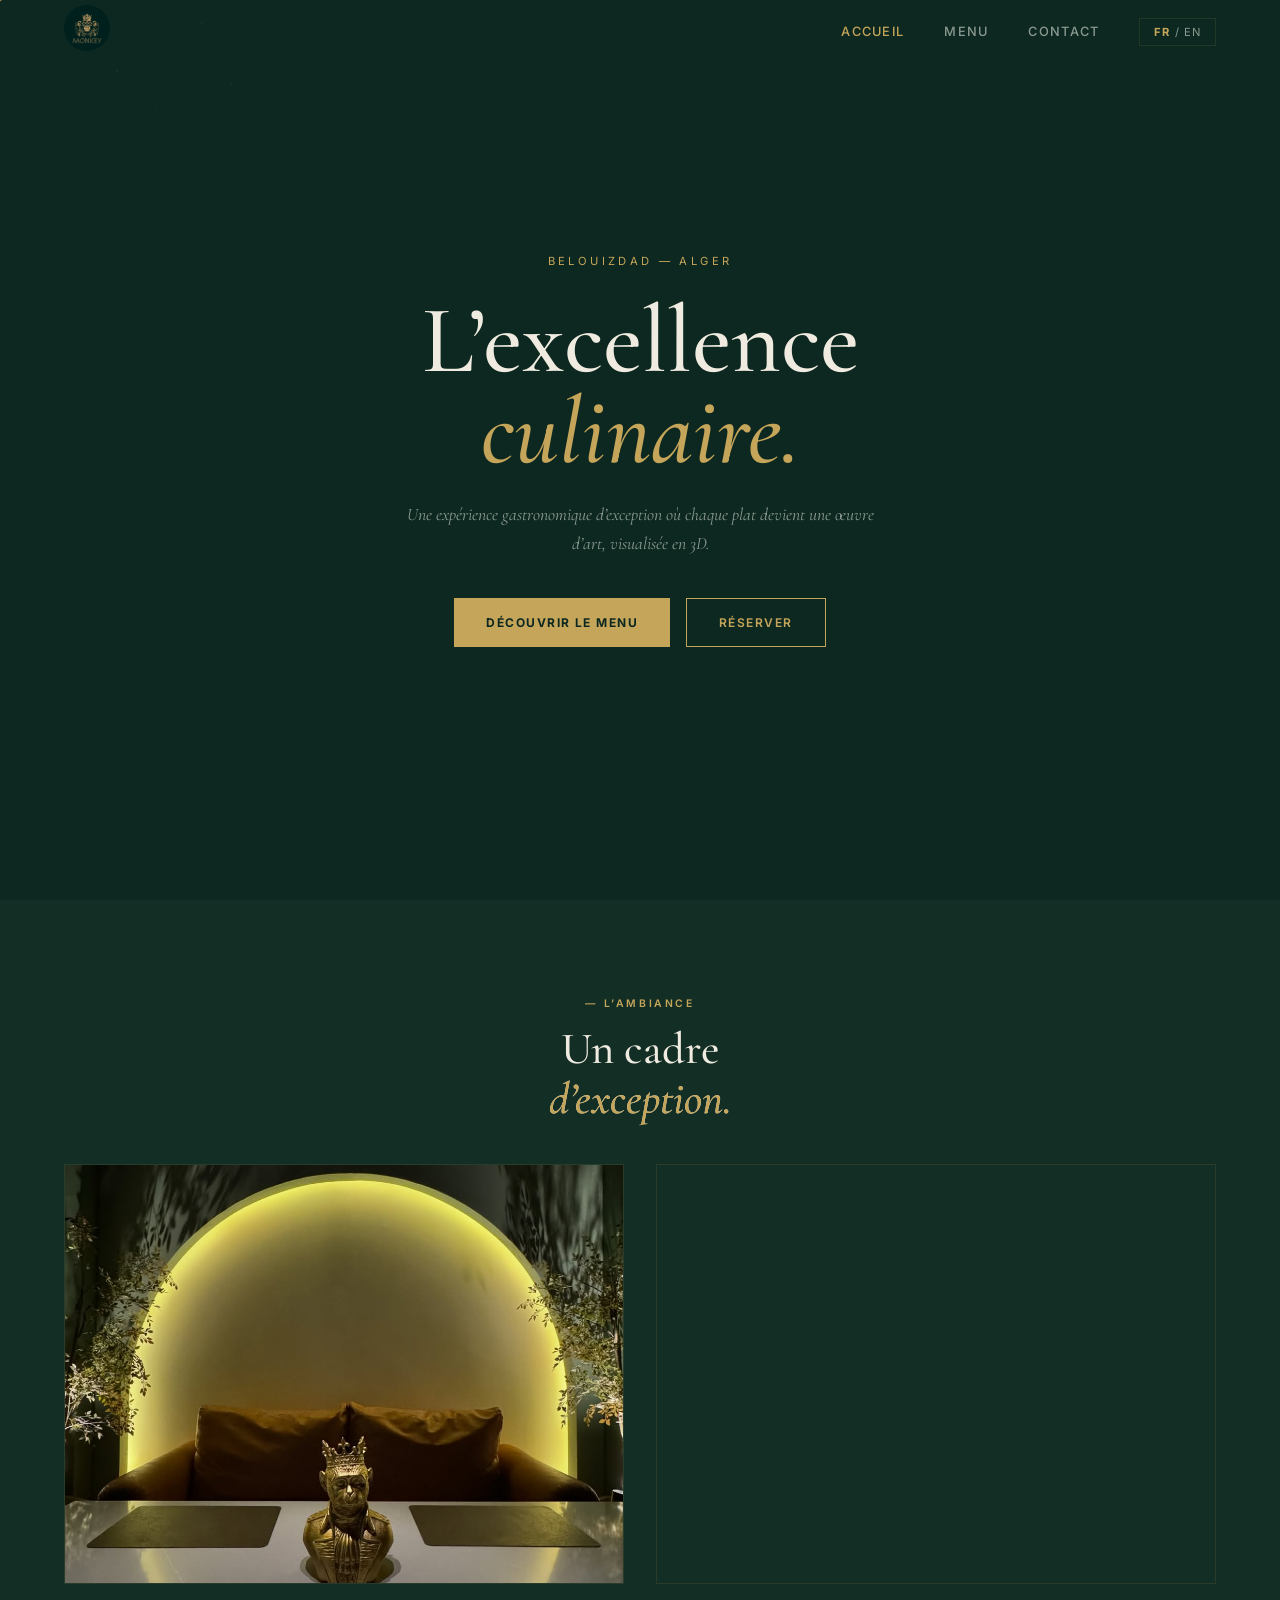
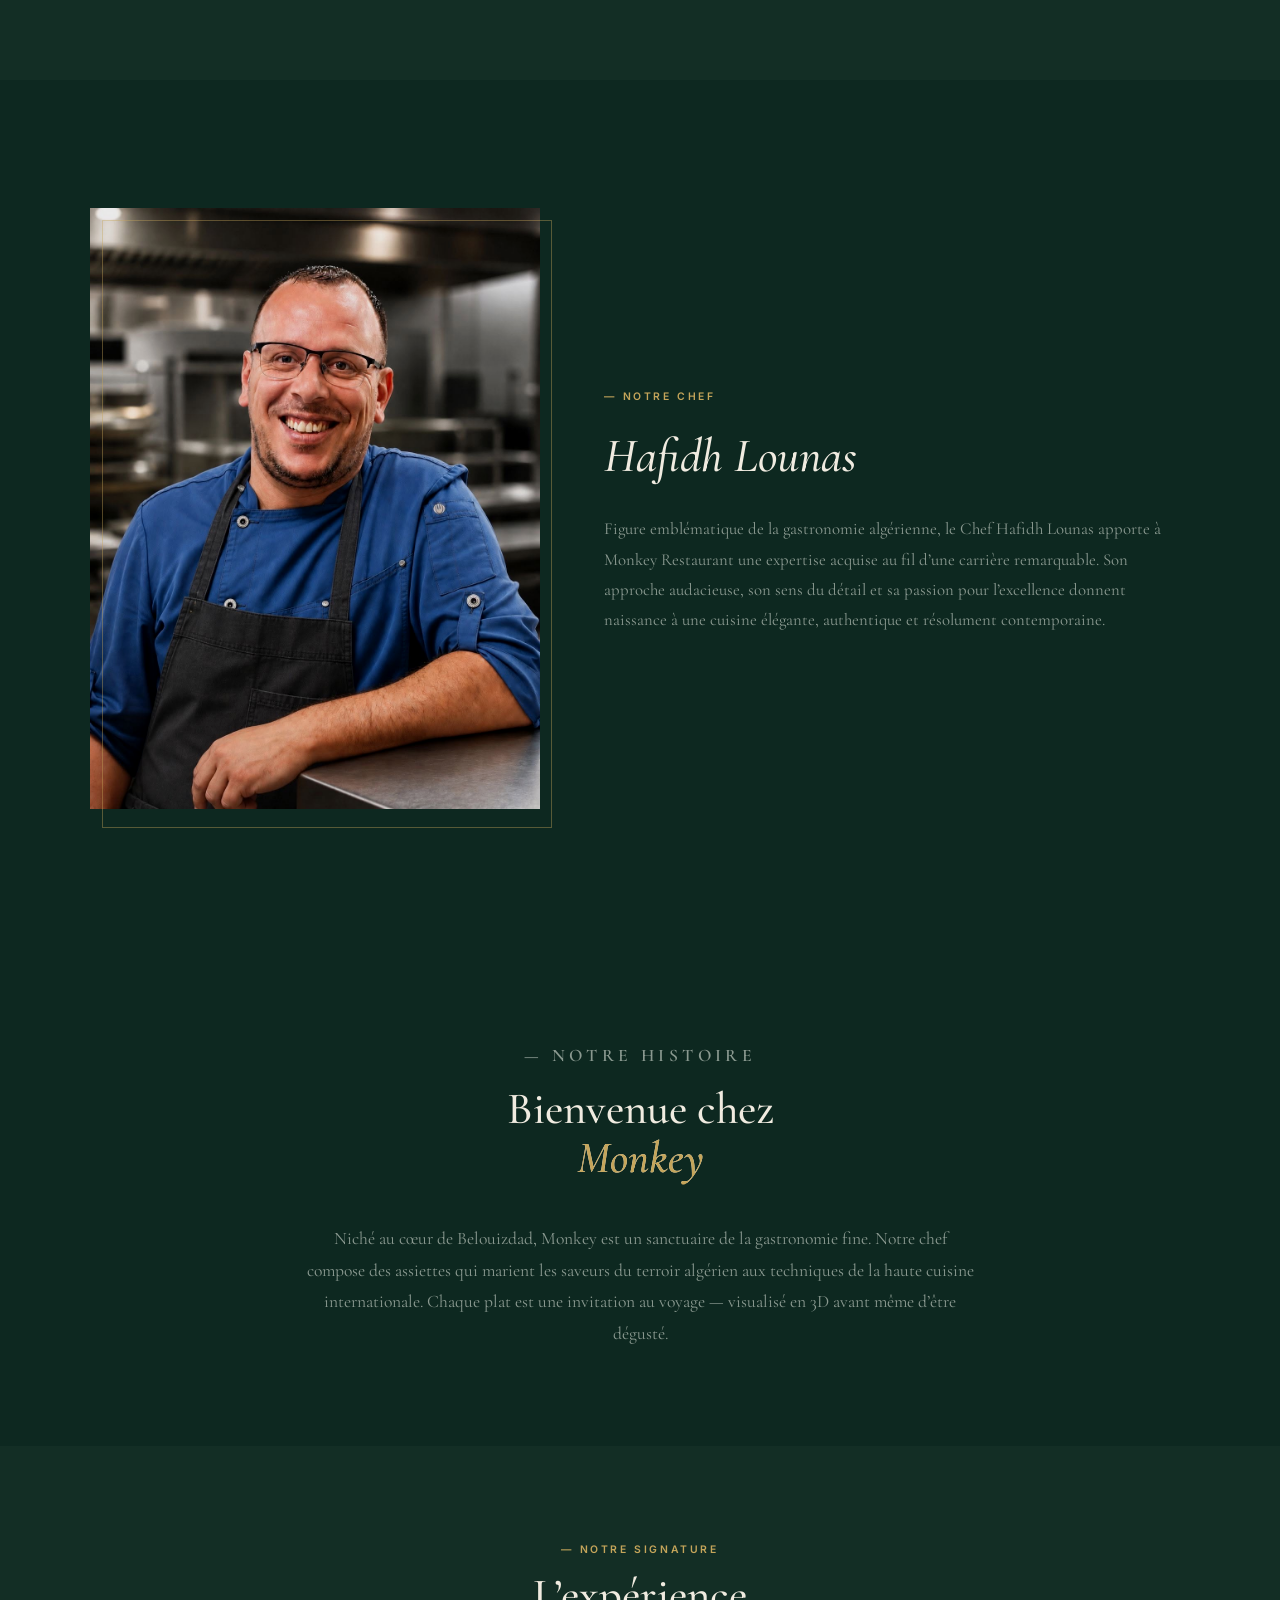
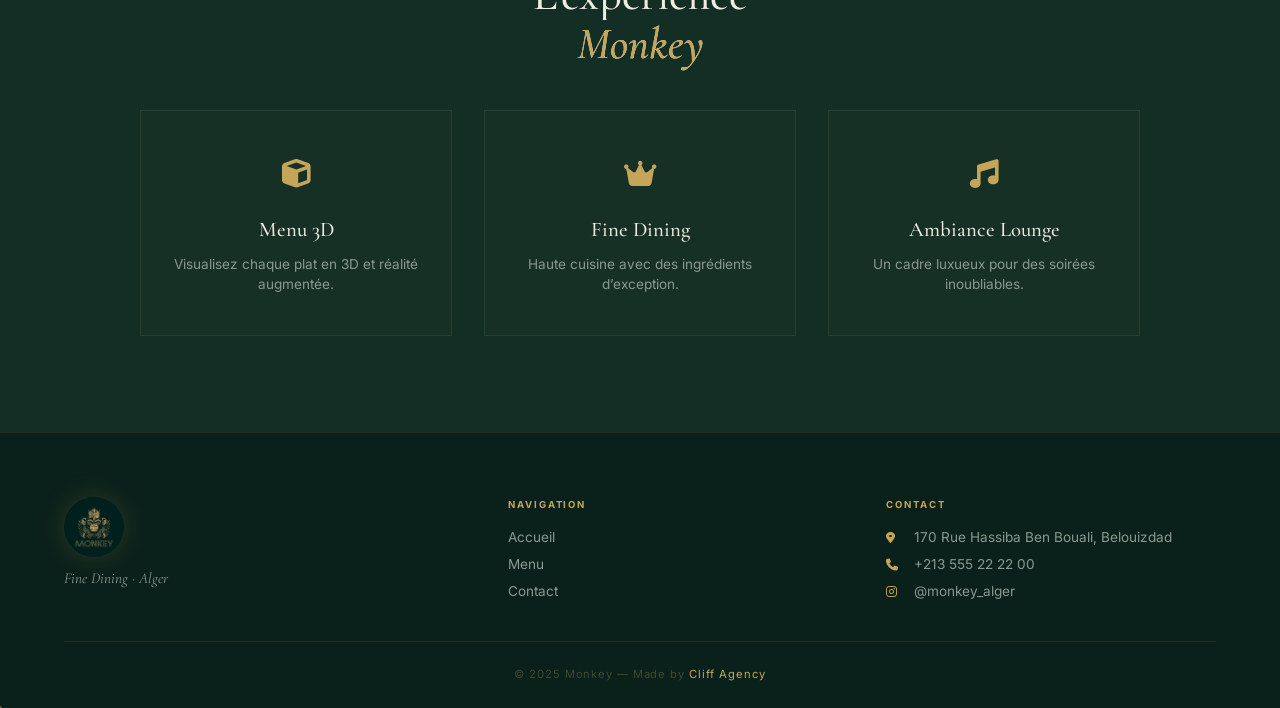
==== commit e977a5c2: "Update index.html" ====
--- a/index.html
+++ b/index.html
@@ -63,7 +63,7 @@
       <img src="pic.JPG" alt="Monkey ambiance" class="amb-img" loading="lazy">
     </div>
     <div class="amb-media reveal">
-      <video src="video.mov" class="amb-video" autoplay muted loop playsinline></video>
+      <video src="https://pub-235bb593f2704dea88a5c6c4fda2c910.r2.dev/video.mov" class="amb-video" autoplay muted loop playsinline></video>
     </div>
   </div>
 </section>
@@ -121,4 +121,4 @@
   <div class="ft-bottom">&copy; 2025 Monkey &mdash; Made by <span class="ft-credit">Cliff Agency</span></div>
 </footer>
 <script src="script.js"></script>
-</body></html>+</body></html>
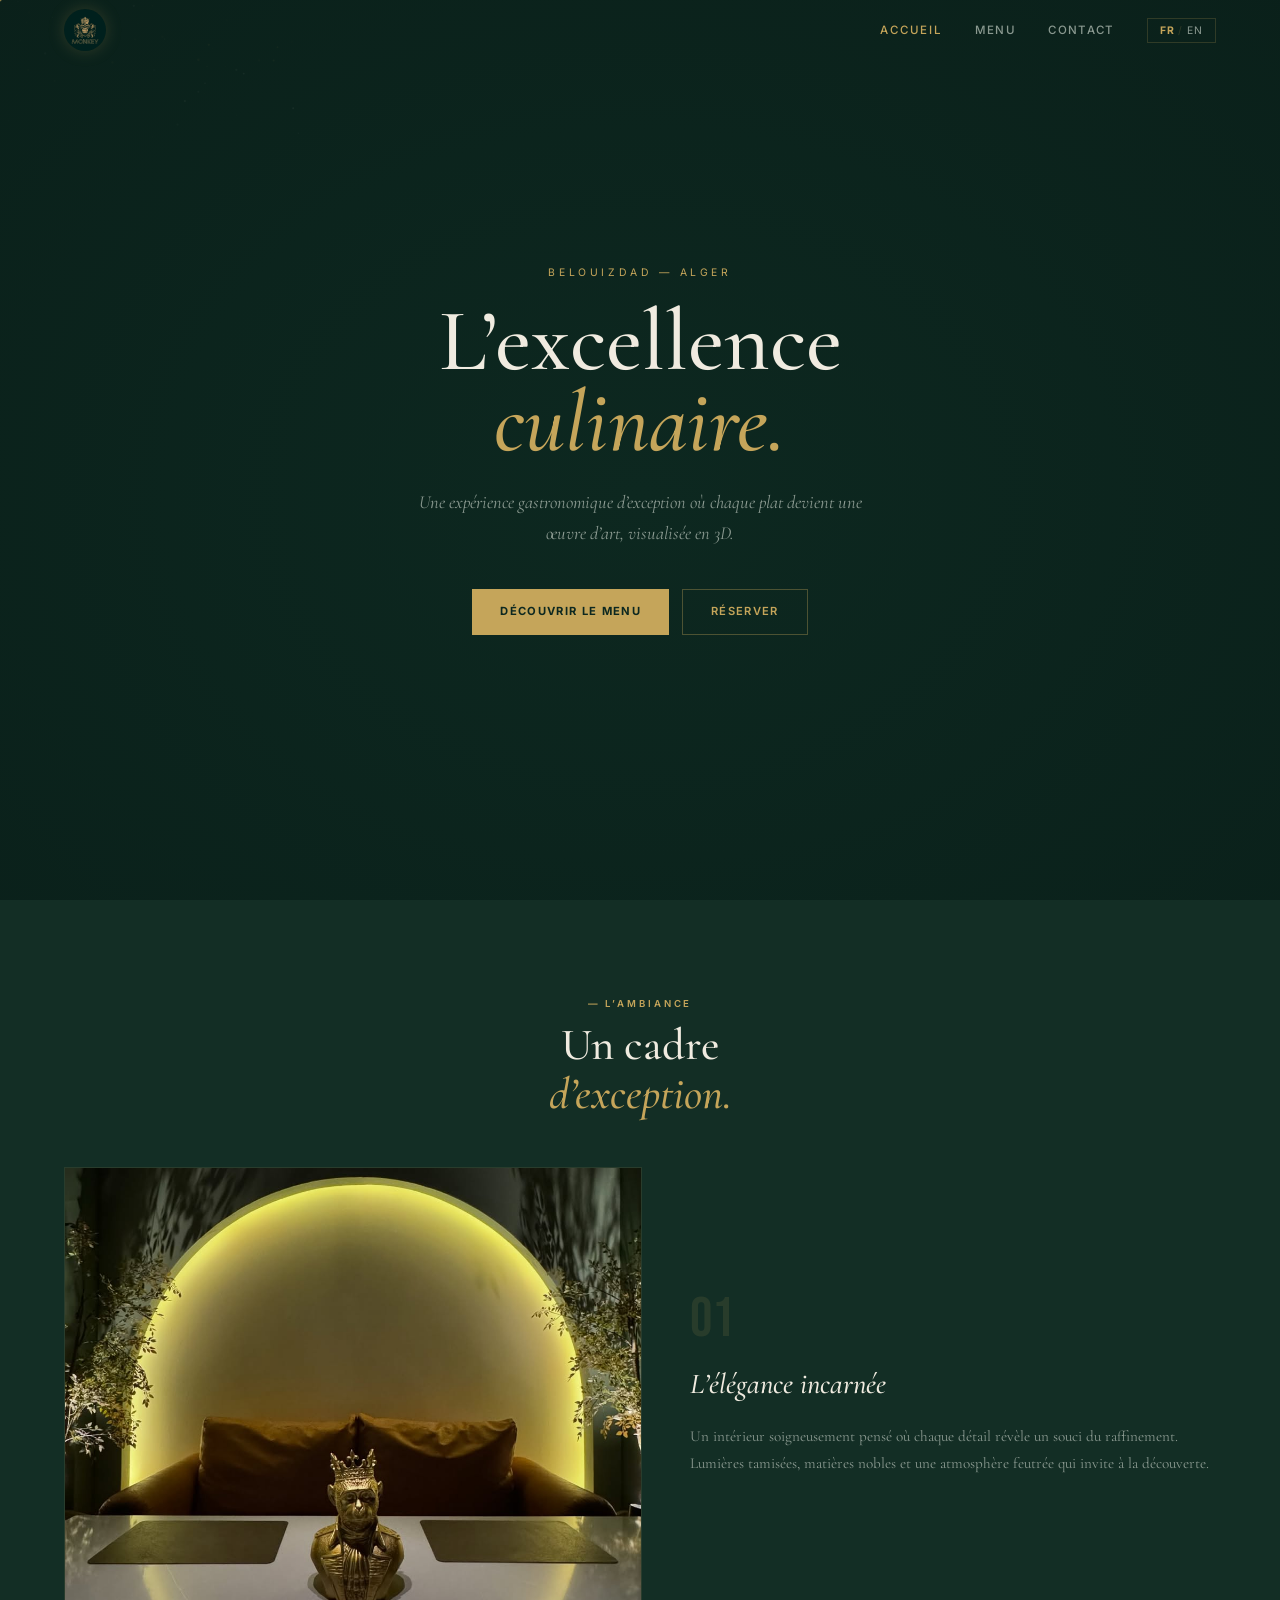
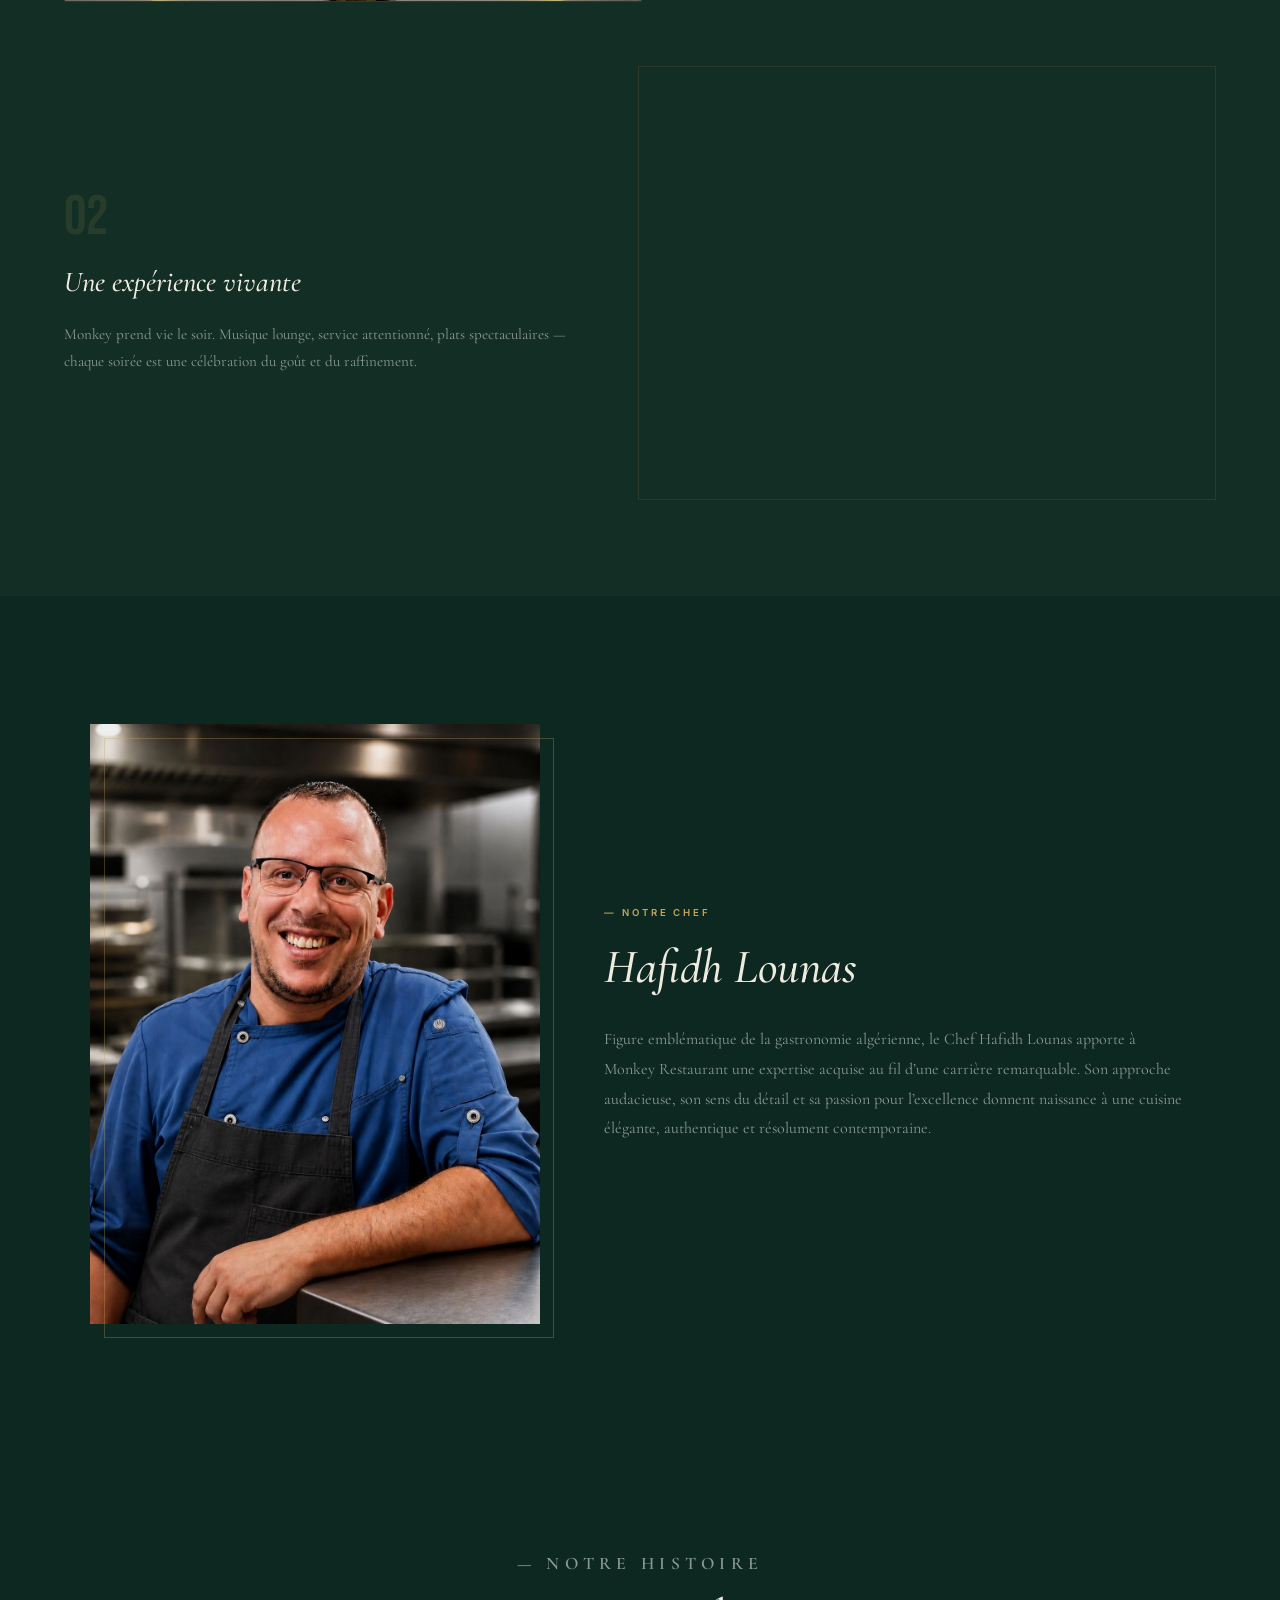
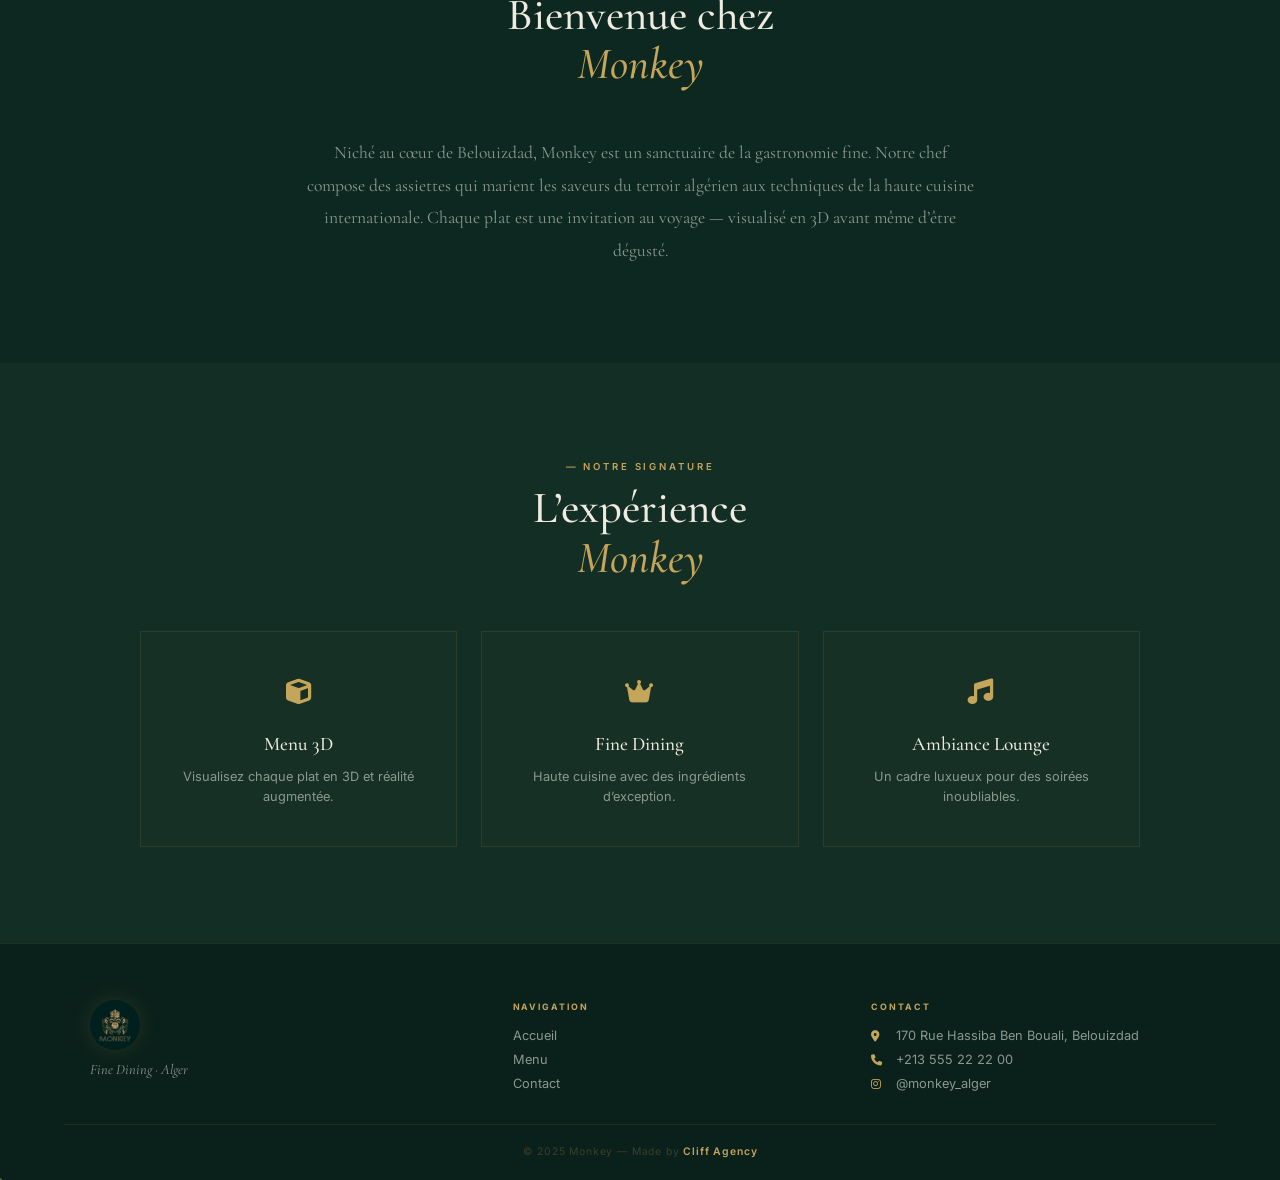
==== commit 9c141480: "Add files via upload" ====
--- a/index.html
+++ b/index.html
@@ -7,7 +7,7 @@
 <title>Monkey — Fine Dining Alger</title>
 <link rel="preconnect" href="https://fonts.googleapis.com">
 <link rel="preconnect" href="https://fonts.gstatic.com" crossorigin>
-<link href="https://fonts.googleapis.com/css2?family=Cormorant+Garamond:ital,wght@0,400;0,500;0,600;0,700;1,400;1,500&family=Inter:wght@300;400;500;600;700&family=Bebas+Neue&display=swap" rel="stylesheet">
+<link href="https://fonts.googleapis.com/css2?family=Cormorant+Garamond:ital,wght@0,400;0,500;0,600;0,700;1,400;1,500&family=Inter:wght@300;400;500;600;700&family=Bebas+Neue&family=Poiret+One&display=swap" rel="stylesheet">
 <link rel="stylesheet" href="https://cdnjs.cloudflare.com/ajax/libs/font-awesome/6.5.0/css/all.min.css">
 <link rel="stylesheet" href="style.css">
 </head>
@@ -15,7 +15,7 @@
 <div id="intro">
   <div class="intro-content">
     <img src="monkey.jpg" alt="Monkey" class="intro-logo">
-    <div class="intro-name">MONKEY</div>
+    <div class="intro-name" style="font-family:'Poiret One',sans-serif">MONKEY</div>
     <div class="intro-sub" data-fr="Fine Dining &middot; Alger" data-en="Fine Dining &middot; Algiers">Fine Dining &middot; Alger</div>
     <div class="intro-line"></div>
   </div>
@@ -55,15 +55,23 @@
   </div>
 </section>
 
-<!-- AMBIANCE — Photo + Video -->
+<!-- AMBIANCE -->
 <section class="ambiance">
   <div class="sec-head reveal"><p class="eyebrow" data-fr="&mdash; L&rsquo;ambiance" data-en="&mdash; The atmosphere">&mdash; L&rsquo;ambiance</p><h2 class="sec-h2" data-fr="Un cadre" data-en="A setting">Un cadre</h2><h2 class="sec-h2 italic" data-fr="d&rsquo;exception." data-en="beyond compare.">d&rsquo;exception.</h2></div>
-  <div class="ambiance-grid">
-    <div class="amb-media reveal">
-      <img src="pic.JPG" alt="Monkey ambiance" class="amb-img" loading="lazy">
+  <div class="amb-row reveal">
+    <div class="amb-media"><img src="pic.JPG" alt="Monkey" class="amb-img" loading="lazy"></div>
+    <div class="amb-text">
+      <div class="amb-num">01</div>
+      <h3 data-fr="L&rsquo;&eacute;l&eacute;gance incarnée" data-en="Elegance incarnate">L&rsquo;&eacute;l&eacute;gance incarnée</h3>
+      <p data-fr="Un int&eacute;rieur soigneusement pens&eacute; o&ugrave; chaque d&eacute;tail r&eacute;v&egrave;le un souci du raffinement. Lumi&egrave;res tamisées, mati&egrave;res nobles et une atmosph&egrave;re feutr&eacute;e qui invite &agrave; la d&eacute;couverte." data-en="A carefully designed interior where every detail reveals a dedication to refinement. Soft lighting, noble materials, and a hushed atmosphere that invites discovery.">Un int&eacute;rieur soigneusement pens&eacute; o&ugrave; chaque d&eacute;tail r&eacute;v&egrave;le un souci du raffinement. Lumi&egrave;res tamisées, mati&egrave;res nobles et une atmosph&egrave;re feutr&eacute;e qui invite &agrave; la d&eacute;couverte.</p>
     </div>
-    <div class="amb-media reveal">
-      <video src="https://pub-235bb593f2704dea88a5c6c4fda2c910.r2.dev/video.mov" class="amb-video" autoplay muted loop playsinline></video>
+  </div>
+  <div class="amb-row amb-reverse reveal">
+    <div class="amb-media"><video src="https://pub-235bb593f2704dea88a5c6c4fda2c910.r2.dev/video.mov" class="amb-video" autoplay muted loop playsinline></video></div>
+    <div class="amb-text">
+      <div class="amb-num">02</div>
+      <h3 data-fr="Une exp&eacute;rience vivante" data-en="A living experience">Une exp&eacute;rience vivante</h3>
+      <p data-fr="Monkey prend vie le soir. Musique lounge, service attentionn&eacute;, plats spectaculaires &mdash; chaque soir&eacute;e est une c&eacute;l&eacute;bration du go&ucirc;t et du raffinement." data-en="Monkey comes alive at night. Lounge music, attentive service, spectacular dishes &mdash; every evening is a celebration of taste and refinement.">Monkey prend vie le soir. Musique lounge, service attentionn&eacute;, plats spectaculaires &mdash; chaque soir&eacute;e est une c&eacute;l&eacute;bration du go&ucirc;t et du raffinement.</p>
     </div>
   </div>
 </section>
--- a/style.css
+++ b/style.css
@@ -1,6 +1,7 @@
 /* ═══════════════════════════════════════════════════════
    MONKEY — Fine Dining · Nightclub Luxury
-   Colors: Deep Teal #0D2820 + Antique Gold #C5A55A
+   Deep Teal #0D2820 + Antique Gold #C5A55A
+   Mobile-first · Classy Animations
    ═══════════════════════════════════════════════════════ */
 *,*::before,*::after{box-sizing:border-box;margin:0;padding:0}
 :root{
@@ -10,226 +11,254 @@
   --fserif:'Cormorant Garamond',Georgia,serif;
   --fsans:'Inter',system-ui,sans-serif;
   --fdisp:'Bebas Neue',sans-serif;
-  --nav:64px;--ease:cubic-bezier(.16,1,.3,1);
-}
-html{scroll-behavior:smooth}
-body{font-family:var(--fsans);background:var(--bg);color:var(--cream);line-height:1.6;overflow-x:hidden}
+  --flogo:'Poiret One',sans-serif;
+  --nav:60px;--ease:cubic-bezier(.16,1,.3,1);
+}
+html{scroll-behavior:smooth;-webkit-text-size-adjust:100%}
+body{font-family:var(--fsans);background:var(--bg);color:var(--cream);line-height:1.6;overflow-x:hidden;-webkit-font-smoothing:antialiased}
 a{color:var(--gold);text-decoration:none}
-
-/* ── Intro ──────────────────────────────────────────── */
+img,video{max-width:100%;display:block}
+
+/* ═══ INTRO ═════════════════════════════════════════════ */
 #intro{position:fixed;inset:0;z-index:99999;background:var(--bg);display:flex;align-items:center;justify-content:center;animation:introExit .8s ease 4s forwards}
-.intro-content{display:flex;flex-direction:column;align-items:center;gap:12px}
-.intro-logo{width:140px;height:140px;object-fit:contain;border-radius:50%;opacity:0;transform:scale(.7);animation:introIn 1s var(--ease) .3s forwards;filter:drop-shadow(0 0 40px rgba(197,165,90,.3))}
-.intro-name{font-family:var(--fdisp);font-size:3rem;letter-spacing:12px;color:var(--gold);opacity:0;animation:introFade 1s ease .9s forwards}
-.intro-sub{font-size:.75rem;letter-spacing:5px;text-transform:uppercase;color:var(--muted);opacity:0;animation:introFade 1s ease 1.4s forwards}
-.intro-line{width:0;height:1.5px;background:var(--gold);animation:introLine .8s ease 2s forwards}
-@keyframes introIn{to{opacity:1;transform:scale(1)}}
-@keyframes introFade{to{opacity:1}}
-@keyframes introLine{to{width:100px}}
+.intro-content{display:flex;flex-direction:column;align-items:center;gap:14px}
+.intro-logo{width:120px;height:120px;object-fit:contain;border-radius:50%;opacity:0;transform:scale(.6) rotate(-5deg);animation:introLogoIn 1.2s var(--ease) .3s forwards;filter:drop-shadow(0 0 50px rgba(197,165,90,.35))}
+.intro-name{font-family:var(--flogo);font-size:clamp(2.2rem,8vw,3.5rem);letter-spacing:clamp(8px,3vw,16px);color:var(--gold);opacity:0;animation:introSlideUp 1s ease .9s forwards}
+.intro-sub{font-size:.7rem;letter-spacing:4px;text-transform:uppercase;color:var(--muted);opacity:0;animation:introSlideUp 1s ease 1.4s forwards}
+.intro-line{width:0;height:1px;background:linear-gradient(90deg,transparent,var(--gold),transparent);animation:introLine 1s ease 2s forwards}
+@keyframes introLogoIn{to{opacity:1;transform:scale(1) rotate(0)}}
+@keyframes introSlideUp{from{opacity:0;transform:translateY(20px)}to{opacity:1;transform:none}}
+@keyframes introLine{to{width:140px}}
 @keyframes introExit{to{opacity:0;visibility:hidden;pointer-events:none}}
 
-/* ── Nav ────────────────────────────────────────────── */
-#nav{position:fixed;top:0;left:0;right:0;z-index:1000;display:flex;justify-content:space-between;align-items:center;padding:0 5%;height:var(--nav);background:transparent;transition:background .4s,box-shadow .4s}
-#nav.on{background:rgba(13,40,32,.96);backdrop-filter:blur(16px);box-shadow:0 2px 30px rgba(0,0,0,.3)}
-.logo-img{height:46px;width:auto;border-radius:50%;transition:transform .3s}
-.logo-img:hover{transform:scale(1.05)}
-.nav-right{display:flex;align-items:center;gap:2.5rem}
-.nav-link{font-family:var(--fsans);font-size:.8rem;font-weight:500;letter-spacing:.1em;text-transform:uppercase;color:var(--muted);transition:color .3s}
-.nav-link:hover,.nav-link.active{color:var(--gold)}
-.burger{display:none;background:none;border:none;cursor:pointer;width:28px;height:20px;position:relative}
-.burger span{display:block;width:100%;height:2px;background:var(--gold);position:absolute;left:0;transition:all .3s}
+/* ═══ NAV ═══════════════════════════════════════════════ */
+#nav{position:fixed;top:0;left:0;right:0;z-index:1000;display:flex;justify-content:space-between;align-items:center;padding:0 5%;height:var(--nav);background:transparent;transition:background .5s,box-shadow .5s}
+#nav.on{background:rgba(13,40,32,.97);backdrop-filter:blur(20px);box-shadow:0 1px 40px rgba(0,0,0,.4)}
+.logo-img{height:42px;width:auto;border-radius:50%;transition:transform .4s var(--ease);filter:drop-shadow(0 0 8px rgba(197,165,90,.2))}
+.logo-img:hover{transform:scale(1.08) rotate(3deg)}
+.nav-right{display:flex;align-items:center;gap:2rem}
+.nav-link{font-family:var(--fsans);font-size:.72rem;font-weight:500;letter-spacing:.12em;text-transform:uppercase;color:var(--muted);transition:color .3s,letter-spacing .3s}
+.nav-link:hover,.nav-link.active{color:var(--gold);letter-spacing:.15em}
+.burger{display:none;background:none;border:none;cursor:pointer;width:26px;height:18px;position:relative;z-index:1001}
+.burger span{display:block;width:100%;height:1.5px;background:var(--gold);position:absolute;left:0;transition:all .4s var(--ease)}
 .burger span:first-child{top:0}.burger span:last-child{bottom:0}
 .burger.x span:first-child{top:50%;transform:rotate(45deg)}.burger.x span:last-child{bottom:50%;transform:rotate(-45deg)}
-.mob-drawer{position:fixed;top:var(--nav);left:0;right:0;bottom:0;background:rgba(13,40,32,.98);backdrop-filter:blur(20px);display:flex;flex-direction:column;align-items:center;padding-top:3rem;gap:1.8rem;transform:translateX(100%);transition:transform .4s var(--ease);z-index:999}
-.mob-drawer.open{transform:translateX(0)}
-.mob-link{font-family:var(--fserif);font-size:1.4rem;color:var(--cream);letter-spacing:.05em}
-
-/* ── Hero ───────────────────────────────────────────── */
-.hero{position:relative;min-height:100vh;display:flex;align-items:center;justify-content:center;overflow:hidden}
+.mob-drawer{position:fixed;top:0;left:0;right:0;bottom:0;background:rgba(10,32,26,.98);backdrop-filter:blur(30px);display:flex;flex-direction:column;align-items:center;justify-content:center;gap:2rem;transform:translateY(-100%);transition:transform .5s var(--ease);z-index:999}
+.mob-drawer.open{transform:none}
+.mob-link{font-family:var(--fserif);font-size:1.6rem;color:var(--cream);letter-spacing:.08em;opacity:.7;transition:opacity .3s,color .3s}
+.mob-link:hover{opacity:1;color:var(--gold)}
+
+/* Lang toggle */
+.lang-toggle{background:none;border:1px solid rgba(197,165,90,.2);padding:5px 12px;cursor:pointer;font-family:var(--fsans);font-size:.65rem;letter-spacing:.08em;display:flex;align-items:center;gap:2px;transition:border-color .3s}
+.lang-toggle:hover{border-color:rgba(197,165,90,.5)}
+.lang-fr,.lang-en{color:var(--muted);transition:color .3s}.lang-fr.active,.lang-en.active{color:var(--gold);font-weight:700}
+.lang-sep{color:rgba(197,165,90,.2);margin:0 2px}
+.mob-lang{margin-top:1.5rem;border-color:rgba(197,165,90,.15)}
+
+/* ═══ HERO ══════════════════════════════════════════════ */
+.hero{position:relative;min-height:100vh;min-height:100dvh;display:flex;align-items:center;justify-content:center;overflow:hidden}
 .hero canvas{position:absolute;inset:0;z-index:0}
-.hero-overlay{position:absolute;inset:0;background:radial-gradient(ellipse at 50% 60%,rgba(13,40,32,.5),rgba(13,40,32,.95));z-index:1}
-.hero-inner{position:relative;z-index:2;text-align:center;padding:0 5%;max-width:800px}
-.hero-kicker{font-family:var(--fsans);font-size:.7rem;letter-spacing:.3em;text-transform:uppercase;color:var(--gold);margin-bottom:1.5rem}
-.hero-title{font-family:var(--fserif);font-weight:500;font-size:clamp(3rem,8vw,6rem);line-height:.95;color:var(--cream);margin-bottom:1.5rem}
-.ht-italic{font-style:italic;color:var(--gold)}
-.hero-desc{font-family:var(--fserif);font-style:italic;font-size:1.1rem;color:var(--muted);max-width:500px;margin:0 auto 2.5rem;line-height:1.6}
-.hero-cta{display:flex;gap:1rem;justify-content:center;flex-wrap:wrap}
-.btn-gold{display:inline-flex;align-items:center;gap:8px;padding:14px 32px;background:var(--gold);color:var(--bg);font-family:var(--fsans);font-size:.75rem;font-weight:700;letter-spacing:.12em;text-transform:uppercase;border:none;cursor:pointer;transition:all .3s}
-.btn-gold:hover{background:var(--gold2);transform:translateY(-2px);box-shadow:0 8px 25px rgba(197,165,90,.25)}
-.btn-ghost{display:inline-flex;align-items:center;gap:8px;padding:14px 32px;background:transparent;color:var(--gold);border:1px solid var(--gold);font-family:var(--fsans);font-size:.75rem;font-weight:600;letter-spacing:.12em;text-transform:uppercase;transition:all .3s}
-.btn-ghost:hover{background:rgba(197,165,90,.1);transform:translateY(-2px)}
-
-/* ── Sections ───────────────────────────────────────── */
-.sec-head{text-align:center;margin-bottom:2.5rem}
-.eyebrow{font-family:var(--fsans);font-size:.65rem;font-weight:600;letter-spacing:.25em;text-transform:uppercase;color:var(--gold);margin-bottom:.8rem}
-.sec-h2{font-family:var(--fserif);font-weight:500;font-size:clamp(1.8rem,4vw,2.8rem);color:var(--cream);line-height:1.1}
-.sec-h2 em{font-style:italic;color:var(--gold)}
-.about{padding:6rem 5%;max-width:800px;margin:0 auto;text-align:center}
-.about p{font-family:var(--fserif);font-size:1.1rem;color:var(--muted);line-height:1.8}
-.features{padding:6rem 5%;background:var(--bg2)}
-.feat-grid{display:grid;grid-template-columns:repeat(auto-fit,minmax(260px,1fr));gap:2rem;max-width:1000px;margin:0 auto}
-.feat-card{text-align:center;padding:2.5rem 2rem;border:1px solid var(--line);background:rgba(197,165,90,.02);transition:all .35s var(--ease)}
-.feat-card:hover{border-color:rgba(197,165,90,.3);transform:translateY(-4px)}
-.feat-ico{font-size:1.8rem;color:var(--gold);margin-bottom:1rem}
-.feat-card h3{font-family:var(--fserif);font-size:1.3rem;font-weight:500;color:var(--cream);margin-bottom:.5rem}
-.feat-card p{font-size:.85rem;color:var(--muted);line-height:1.5}
-
-/* ── Page Hero ──────────────────────────────────────── */
-.page-hero{padding:8rem 5% 4rem;text-align:center;background:linear-gradient(180deg,var(--bg4),var(--bg))}
-.ph-label{font-family:var(--fsans);font-size:.65rem;font-weight:600;letter-spacing:.25em;text-transform:uppercase;color:var(--gold);margin-bottom:.8rem}
-.ph-title{font-family:var(--fserif);font-weight:500;font-size:clamp(2.4rem,6vw,4rem);color:var(--cream)}
-.ph-line{width:60px;height:1.5px;background:var(--gold);margin:1.2rem auto 0}
-.back-link{display:inline-block;margin-top:1.2rem;font-size:.8rem;color:var(--muted);transition:color .3s}
-.back-link:hover{color:var(--gold)}
-
-/* ── Section Switcher ───────────────────────────────── */
-.section-switcher{display:flex;justify-content:center;gap:6px;padding:1.2rem 5%;background:rgba(13,40,32,.95);backdrop-filter:blur(16px);border-top:1px solid var(--line);border-bottom:1px solid var(--line);position:sticky;top:var(--nav);z-index:50;overflow-x:auto;scrollbar-width:none}
-.section-switcher::-webkit-scrollbar{display:none}
-.ss-btn{display:flex;align-items:center;gap:8px;padding:10px 18px;border:1px solid var(--line);color:var(--muted);font-size:.75rem;font-weight:500;white-space:nowrap;transition:all .3s}
-.ss-btn:hover{border-color:rgba(197,165,90,.4);color:var(--cream)}
-.ss-btn.active{background:var(--gold);border-color:var(--gold);color:var(--bg)}
-.ss-icon{font-size:.85rem}
-.ss-label{font-family:var(--fsans);letter-spacing:.05em}
-
-/* ── Menu Hub ───────────────────────────────────────── */
-.menu-hub{padding:4rem 5%;max-width:1200px;margin:0 auto}
-.menu-grid-hub{display:grid;grid-template-columns:repeat(auto-fill,minmax(280px,1fr));gap:1.5rem}
-.ms-card{display:flex;flex-direction:column;align-items:center;padding:3rem 2rem;border:1px solid var(--line);background:rgba(197,165,90,.02);text-align:center;transition:all .4s var(--ease)}
-.ms-card:hover{border-color:rgba(197,165,90,.35);transform:translateY(-6px);box-shadow:0 20px 50px rgba(0,0,0,.2)}
-.ms-icon{font-size:2rem;color:var(--gold);margin-bottom:1rem}
-.ms-name{font-family:var(--fserif);font-size:1.4rem;font-weight:600;color:var(--cream);margin-bottom:.4rem}
-.ms-count{font-size:.75rem;color:var(--muted);letter-spacing:.05em}
-
-/* ── Dishes ─────────────────────────────────────────── */
-.dishes-wrap{padding:4rem 5%;max-width:1400px;margin:0 auto}
-.dishes-grid{display:grid;grid-template-columns:repeat(auto-fill,minmax(380px,1fr));gap:2rem}
-.dish-card{border:1px solid var(--line);background:var(--bg2);overflow:hidden;transition:all .4s var(--ease)}
-.dish-card:hover{border-color:rgba(197,165,90,.3);transform:translateY(-4px);box-shadow:0 16px 40px rgba(0,0,0,.2)}
-.dish-3d{position:relative;height:280px;background:radial-gradient(ellipse at 50% 60%,rgba(197,165,90,.04),var(--bg4));overflow:hidden}
-.btn-layer{position:absolute;inset:0;display:flex;align-items:center;justify-content:center;z-index:2;transition:opacity .4s}
-.voir-btn{display:inline-flex;align-items:center;gap:10px;padding:12px 24px;background:var(--gold);color:var(--bg);font-family:var(--fsans);font-size:.72rem;font-weight:700;letter-spacing:.1em;text-transform:uppercase;border:none;cursor:pointer;transition:all .3s}
-.voir-btn:hover{background:var(--gold2);transform:translateY(-2px)}
-model-viewer{width:100%;height:100%;--poster-color:transparent;background:transparent;opacity:0;transition:opacity .6s}
-.dish-3d.loaded .btn-layer{opacity:0;pointer-events:none}
-.dish-3d.loaded model-viewer{opacity:1}
-.dish-info{padding:1.4rem 1.6rem;border-top:1px solid var(--line)}
-.dish-info.no-3d{padding:2rem 1.6rem}
-.dish-name{font-family:var(--fserif);font-weight:600;font-size:1.2rem;color:var(--cream);margin-bottom:.4rem}
-.dish-desc{font-family:var(--fserif);font-style:italic;font-size:.9rem;color:var(--muted);line-height:1.5;margin-bottom:.8rem}
-.dish-price{font-family:var(--fdisp);font-size:1.5rem;color:var(--gold);letter-spacing:.04em}
-
-/* ── Contact ────────────────────────────────────────── */
-.contact-wrap{padding:4rem 5%;max-width:1200px;margin:0 auto}
-.contact-grid{display:grid;grid-template-columns:1fr 1.2fr;gap:2.5rem}
-.c-card{border:1px solid var(--line);padding:2rem;background:var(--bg2)}
-.c-card h2{font-family:var(--fserif);font-size:1.6rem;font-weight:500;color:var(--cream);margin-bottom:1.5rem}
-.info-row{display:flex;gap:1rem;padding:1rem 0;border-bottom:1px solid var(--line);align-items:flex-start}
-.info-row:last-child{border-bottom:none}
-.info-row i{color:var(--gold);font-size:1rem;margin-top:4px;width:20px;flex-shrink:0}
-.ir-label{font-family:var(--fsans);font-size:.6rem;font-weight:700;letter-spacing:.2em;text-transform:uppercase;color:var(--gold);margin-bottom:.3rem}
-.ir-val{font-family:var(--fserif);font-size:1rem;color:var(--cream)}
-.ir-val a{color:var(--cream);transition:color .3s}.ir-val a:hover{color:var(--gold)}
-.map-wrap{border:1px solid var(--line);overflow:hidden;filter:brightness(.85) saturate(.8)}
-
-/* ── Footer ─────────────────────────────────────────── */
-footer{border-top:1px solid var(--line);padding:4rem 5% 1.5rem;background:var(--bg4)}
-.ft-grid{display:grid;grid-template-columns:1.2fr 1fr 1fr;gap:3rem;max-width:1200px;margin:0 auto;padding-bottom:2rem}
-.ft-brand{display:flex;flex-direction:column;gap:.6rem}
-.ft-logo-img{width:60px;height:60px;object-fit:contain;border-radius:50%;filter:drop-shadow(0 0 12px rgba(197,165,90,.2))}
-.ft-tag{font-family:var(--fserif);font-style:italic;font-size:.95rem;color:var(--muted)}
-.ft-col h4{font-family:var(--fsans);font-size:.6rem;font-weight:700;letter-spacing:.2em;text-transform:uppercase;color:var(--gold);margin-bottom:1rem}
-.ft-col ul{list-style:none}.ft-col li{font-size:.85rem;color:var(--muted);margin-bottom:.5rem;line-height:1.4}
-.ft-col li i{color:var(--gold);width:18px;margin-right:.4rem;font-size:.75rem}
-.ft-col li a{color:var(--muted);transition:color .3s}.ft-col li a:hover{color:var(--gold)}
-.ft-bottom{text-align:center;padding-top:1.5rem;border-top:1px solid var(--line);font-size:.7rem;color:rgba(197,165,90,.3);letter-spacing:.08em}
-.ft-credit{color:var(--gold)}
-
-/* ── Reveal ─────────────────────────────────────────── */
-.reveal{opacity:0;transform:translateY(24px);transition:opacity .7s ease,transform .7s ease}
-.reveal.in{opacity:1;transform:none}
-
-/* ── Cursor ─────────────────────────────────────────── */
-.cursor-dot{position:fixed;pointer-events:none;z-index:9998;border-radius:50%;transform:translate(-50%,-50%)}
-
-/* ── Responsive ─────────────────────────────────────── */
-@media(max-width:900px){
-  .contact-grid{grid-template-columns:1fr}
-  .ft-grid{grid-template-columns:1fr}
-}
-@media(max-width:768px){
-  .burger{display:block}
-  .nav-right{display:none}
-  .hero-title{font-size:clamp(2.4rem,10vw,4rem)}
-  .dishes-grid{grid-template-columns:1fr}
-  .section-switcher{gap:4px;padding:.8rem 3%}
-  .ss-btn{padding:8px 12px;font-size:.65rem}
-  .ss-label{display:none}
-}
-
-/* ═══ LANGUAGE TOGGLE ═══════════════════════════════════ */
-.lang-toggle{background:none;border:1px solid var(--line);padding:6px 14px;cursor:pointer;font-family:var(--fsans);font-size:.7rem;letter-spacing:.1em;display:flex;align-items:center;gap:2px;transition:border-color .3s}
-.lang-toggle:hover{border-color:rgba(197,165,90,.4)}
-.lang-fr,.lang-en{color:var(--muted);transition:color .3s}
-.lang-fr.active,.lang-en.active{color:var(--gold);font-weight:700}
-.lang-sep{color:var(--muted);margin:0 2px}
-.mob-lang{margin-top:1rem;border-color:var(--line)}
-
-/* ═══ AMBIANCE — Photo + Video ══════════════════════════ */
+.hero-overlay{position:absolute;inset:0;background:radial-gradient(ellipse at 50% 55%,rgba(13,40,32,.4),rgba(10,32,26,.96));z-index:1}
+.hero-inner{position:relative;z-index:2;text-align:center;padding:0 6%;max-width:750px}
+.hero-kicker{font-family:var(--fsans);font-size:.65rem;letter-spacing:.35em;text-transform:uppercase;color:var(--gold);margin-bottom:1.2rem;opacity:0;animation:heroIn 1s ease .3s forwards}
+.hero-title{font-family:var(--fserif);font-weight:500;font-size:clamp(2.6rem,9vw,5.5rem);line-height:.92;color:var(--cream);margin-bottom:1.5rem}
+.ht-line{display:block;opacity:0;animation:heroIn 1s ease .5s forwards}
+.ht-italic{font-style:italic;color:var(--gold);opacity:0;animation:heroIn 1s ease .7s forwards}
+.hero-desc{font-family:var(--fserif);font-style:italic;font-size:clamp(.95rem,2.5vw,1.15rem);color:var(--muted);max-width:480px;margin:0 auto 2.5rem;line-height:1.7;opacity:0;animation:heroIn 1s ease .9s forwards}
+.hero-cta{display:flex;gap:.8rem;justify-content:center;flex-wrap:wrap;opacity:0;animation:heroIn 1s ease 1.1s forwards}
+@keyframes heroIn{from{opacity:0;transform:translateY(24px)}to{opacity:1;transform:none}}
+
+/* Buttons */
+.btn-gold{display:inline-flex;align-items:center;gap:8px;padding:13px 28px;background:var(--gold);color:var(--bg);font-family:var(--fsans);font-size:.7rem;font-weight:700;letter-spacing:.12em;text-transform:uppercase;border:none;cursor:pointer;transition:all .4s var(--ease);position:relative;overflow:hidden}
+.btn-gold::after{content:'';position:absolute;top:0;left:-100%;width:50%;height:100%;background:linear-gradient(90deg,transparent,rgba(255,255,255,.2),transparent);transition:left .6s}
+.btn-gold:hover{background:var(--gold2);transform:translateY(-2px);box-shadow:0 10px 30px rgba(197,165,90,.2)}
+.btn-gold:hover::after{left:120%}
+.btn-ghost{display:inline-flex;align-items:center;gap:8px;padding:13px 28px;background:transparent;color:var(--gold);border:1px solid rgba(197,165,90,.35);font-family:var(--fsans);font-size:.7rem;font-weight:600;letter-spacing:.12em;text-transform:uppercase;transition:all .4s var(--ease)}
+.btn-ghost:hover{background:rgba(197,165,90,.08);border-color:var(--gold);transform:translateY(-2px)}
+
+/* ═══ SECTION HEADS ═════════════════════════════════════ */
+.sec-head{text-align:center;margin-bottom:3rem}
+.eyebrow{font-family:var(--fsans);font-size:.6rem;font-weight:600;letter-spacing:.3em;text-transform:uppercase;color:var(--gold);margin-bottom:.6rem}
+.sec-h2{font-family:var(--fserif);font-weight:500;font-size:clamp(1.8rem,5vw,2.8rem);color:var(--cream);line-height:1.1}
+.sec-h2.italic,.sec-h2 em{font-style:italic;color:var(--gold)}
+
+/* ═══ AMBIANCE — Photo+Desc / Video+Desc rows ══════════ */
 .ambiance{padding:6rem 5%;background:var(--bg2)}
-.ambiance-grid{display:grid;grid-template-columns:1fr 1fr;gap:2rem;max-width:1200px;margin:0 auto}
-.amb-media{overflow:hidden;border:1px solid var(--line);position:relative;aspect-ratio:4/3}
-.amb-img,.amb-video{width:100%;height:100%;object-fit:cover;transition:transform .8s var(--ease)}
-.amb-media:hover .amb-img,.amb-media:hover .amb-video{transform:scale(1.04)}
-@media(max-width:768px){.ambiance-grid{grid-template-columns:1fr}}
-
-/* ═══ CHEF SECTION ══════════════════════════════════════ */
+.amb-row{display:grid;grid-template-columns:1.1fr 1fr;gap:3rem;max-width:1200px;margin:0 auto 4rem;align-items:center}
+.amb-row:last-child{margin-bottom:0}
+.amb-row.amb-reverse{direction:rtl}.amb-row.amb-reverse>*{direction:ltr}
+.amb-media{overflow:hidden;border:1px solid var(--line);position:relative}
+.amb-img,.amb-video{width:100%;aspect-ratio:4/3;object-fit:cover;transition:transform 1s var(--ease)}
+.amb-media:hover .amb-img,.amb-media:hover .amb-video{transform:scale(1.05)}
+.amb-text{padding:1rem 0}
+.amb-num{font-family:var(--fdisp);font-size:3.5rem;color:rgba(197,165,90,.12);line-height:1;margin-bottom:.8rem}
+.amb-text h3{font-family:var(--fserif);font-weight:500;font-size:clamp(1.4rem,3vw,1.8rem);color:var(--cream);margin-bottom:1rem;font-style:italic}
+.amb-text p{font-family:var(--fserif);font-size:.95rem;color:var(--muted);line-height:1.8}
+
+/* ═══ CHEF ══════════════════════════════════════════════ */
 .chef-section{padding:8rem 5%;background:var(--bg)}
 .chef-inner{display:grid;grid-template-columns:1fr 1.3fr;gap:4rem;max-width:1100px;margin:0 auto;align-items:center}
 .chef-photo-wrap{position:relative}
-.chef-photo{width:100%;aspect-ratio:3/4;object-fit:cover;filter:brightness(.9) contrast(1.05);transition:filter .6s}
+.chef-photo{width:100%;aspect-ratio:3/4;object-fit:cover;filter:brightness(.92) contrast(1.05);transition:filter .6s}
 .chef-photo-wrap:hover .chef-photo{filter:brightness(1) contrast(1)}
-.chef-frame{position:absolute;top:12px;left:12px;right:-12px;bottom:-12px;border:1px solid var(--gold);opacity:.4;pointer-events:none;transition:opacity .4s}
-.chef-photo-wrap:hover .chef-frame{opacity:.7}
+.chef-frame{position:absolute;top:14px;left:14px;right:-14px;bottom:-14px;border:1px solid var(--gold);opacity:.3;pointer-events:none;transition:opacity .5s,transform .5s}
+.chef-photo-wrap:hover .chef-frame{opacity:.6;transform:translate(-4px,4px)}
 .chef-name{font-family:var(--fserif);font-weight:500;font-size:clamp(2rem,4vw,3rem);color:var(--cream);margin:.6rem 0 1.2rem;font-style:italic}
-.chef-desc{font-family:var(--fserif);font-size:1.05rem;color:var(--muted);line-height:1.8}
-@media(max-width:900px){.chef-inner{grid-template-columns:1fr;text-align:center}.chef-frame{display:none}.chef-photo{max-width:400px;margin:0 auto}}
-
-/* ═══ ELEGANT ANIMATIONS ════════════════════════════════ */
-/* Staggered reveal */
-.reveal{opacity:0;transform:translateY(28px);transition:opacity .8s cubic-bezier(.25,.46,.45,.94),transform .8s cubic-bezier(.25,.46,.45,.94)}
+.chef-desc{font-family:var(--fserif);font-size:1rem;color:var(--muted);line-height:1.85}
+
+/* ═══ ABOUT ═════════════════════════════════════════════ */
+.about{padding:6rem 5%;max-width:800px;margin:0 auto;text-align:center}
+.about p{font-family:var(--fserif);font-size:1.1rem;color:var(--muted);line-height:1.85}
+
+/* ═══ FEATURES ══════════════════════════════════════════ */
+.features{padding:6rem 5%;background:var(--bg2)}
+.feat-grid{display:grid;grid-template-columns:repeat(3,1fr);gap:1.5rem;max-width:1000px;margin:0 auto}
+.feat-card{text-align:center;padding:2.5rem 1.5rem;border:1px solid var(--line);background:rgba(197,165,90,.015);transition:all .5s var(--ease)}
+.feat-card:hover{border-color:rgba(197,165,90,.35);transform:translateY(-6px);box-shadow:0 20px 50px rgba(0,0,0,.15)}
+.feat-ico{font-size:1.6rem;color:var(--gold);margin-bottom:1rem;transition:transform .4s var(--ease)}
+.feat-card:hover .feat-ico{transform:scale(1.15)}
+.feat-card h3{font-family:var(--fserif);font-size:1.2rem;font-weight:500;color:var(--cream);margin-bottom:.5rem}
+.feat-card p{font-size:.8rem;color:var(--muted);line-height:1.5}
+
+/* ═══ PAGE HERO ═════════════════════════════════════════ */
+.page-hero{padding:7rem 5% 3.5rem;text-align:center;background:linear-gradient(180deg,var(--bg4),var(--bg))}
+.ph-label{font-family:var(--fsans);font-size:.6rem;font-weight:600;letter-spacing:.3em;text-transform:uppercase;color:var(--gold);margin-bottom:.6rem}
+.ph-title{font-family:var(--fserif);font-weight:500;font-size:clamp(2rem,6vw,3.5rem);color:var(--cream)}
+.ph-line{width:50px;height:1px;background:var(--gold);margin:1rem auto 0}
+.back-link{display:inline-block;margin-top:1rem;font-size:.75rem;color:var(--muted);transition:color .3s}.back-link:hover{color:var(--gold)}
+
+/* ═══ SECTION SWITCHER ══════════════════════════════════ */
+.section-switcher{display:flex;justify-content:center;gap:5px;padding:1rem 4%;background:rgba(13,40,32,.96);backdrop-filter:blur(16px);border-top:1px solid var(--line);border-bottom:1px solid var(--line);position:sticky;top:var(--nav);z-index:50;overflow-x:auto;scrollbar-width:none;-webkit-overflow-scrolling:touch}
+.section-switcher::-webkit-scrollbar{display:none}
+.ss-btn{display:flex;align-items:center;gap:6px;padding:8px 14px;border:1px solid var(--line);color:var(--muted);font-size:.7rem;font-weight:500;white-space:nowrap;transition:all .35s var(--ease);flex-shrink:0}
+.ss-btn:hover{border-color:rgba(197,165,90,.4);color:var(--cream)}
+.ss-btn.active{background:var(--gold);border-color:var(--gold);color:var(--bg)}
+.ss-icon{font-size:.8rem}
+
+/* ═══ MENU HUB ══════════════════════════════════════════ */
+.menu-hub{padding:4rem 5%;max-width:1100px;margin:0 auto}
+.menu-grid-hub{display:grid;grid-template-columns:repeat(3,1fr);gap:1.5rem}
+.ms-card{display:flex;flex-direction:column;align-items:center;padding:3rem 1.5rem;border:1px solid var(--line);background:rgba(197,165,90,.015);text-align:center;transition:all .5s var(--ease)}
+.ms-card:hover{border-color:rgba(197,165,90,.4);transform:translateY(-8px);box-shadow:0 24px 60px rgba(0,0,0,.2)}
+.ms-icon{font-size:1.8rem;color:var(--gold);margin-bottom:1rem;transition:transform .5s var(--ease)}
+.ms-card:hover .ms-icon{transform:scale(1.2) rotate(-5deg)}
+.ms-name{font-family:var(--fserif);font-size:1.3rem;font-weight:600;color:var(--cream);margin-bottom:.3rem}
+.ms-count{font-size:.7rem;color:var(--muted);letter-spacing:.05em}
+
+/* ═══ DISHES ════════════════════════════════════════════ */
+.dishes-wrap{padding:3rem 5%;max-width:1400px;margin:0 auto}
+.dishes-grid{display:grid;grid-template-columns:repeat(auto-fill,minmax(340px,1fr));gap:1.5rem}
+.dish-card{border:1px solid var(--line);background:var(--bg2);overflow:hidden;transition:all .5s var(--ease)}
+.dish-card:hover{border-color:rgba(197,165,90,.3);transform:translateY(-4px);box-shadow:0 0 0 1px rgba(197,165,90,.15),0 20px 50px rgba(0,0,0,.2)}
+.dish-3d{position:relative;height:260px;background:radial-gradient(ellipse at 50% 60%,rgba(197,165,90,.04),var(--bg4));overflow:hidden}
+.btn-layer{position:absolute;inset:0;display:flex;align-items:center;justify-content:center;z-index:2;transition:opacity .5s}
+.voir-btn{display:inline-flex;align-items:center;gap:10px;padding:11px 22px;background:var(--gold);color:var(--bg);font-family:var(--fsans);font-size:.68rem;font-weight:700;letter-spacing:.1em;text-transform:uppercase;border:none;cursor:pointer;transition:all .35s var(--ease)}
+.voir-btn:hover{background:var(--gold2);transform:translateY(-2px);box-shadow:0 8px 20px rgba(197,165,90,.25)}
+model-viewer{width:100%;height:100%;--poster-color:transparent;background:transparent;opacity:0;transition:opacity .7s}
+.dish-3d.loaded .btn-layer{opacity:0;pointer-events:none}
+.dish-3d.loaded model-viewer{opacity:1}
+.dish-info{padding:1.2rem 1.4rem;border-top:1px solid var(--line)}
+.dish-info.no-3d{padding:2rem 1.4rem}
+.dish-name{font-family:var(--fserif);font-weight:600;font-size:1.15rem;color:var(--cream);margin-bottom:.35rem}
+.dish-desc{font-family:var(--fserif);font-style:italic;font-size:.85rem;color:var(--muted);line-height:1.55;margin-bottom:.7rem}
+.dish-price{font-family:var(--fdisp);font-size:1.4rem;color:var(--gold);letter-spacing:.04em}
+
+/* ═══ CONTACT ═══════════════════════════════════════════ */
+.contact-wrap{padding:3rem 5%;max-width:1100px;margin:0 auto}
+.contact-grid{display:grid;grid-template-columns:1fr 1.2fr;gap:2rem}
+.c-card{border:1px solid var(--line);padding:2rem;background:var(--bg2)}
+.c-card h2{font-family:var(--fserif);font-size:1.5rem;font-weight:500;color:var(--cream);margin-bottom:1.5rem}
+.info-row{display:flex;gap:1rem;padding:1rem 0;border-bottom:1px solid var(--line);align-items:flex-start}
+.info-row:last-child{border-bottom:none}
+.info-row i{color:var(--gold);font-size:.9rem;margin-top:3px;width:18px;flex-shrink:0}
+.ir-label{font-family:var(--fsans);font-size:.55rem;font-weight:700;letter-spacing:.2em;text-transform:uppercase;color:var(--gold);margin-bottom:.25rem}
+.ir-val{font-family:var(--fserif);font-size:.95rem;color:var(--cream)}.ir-val a{color:var(--cream);transition:color .3s}.ir-val a:hover{color:var(--gold)}
+.map-wrap{border:1px solid var(--line);overflow:hidden;filter:brightness(.85) saturate(.7)}
+
+/* ═══ FOOTER ════════════════════════════════════════════ */
+footer{border-top:1px solid var(--line);padding:3.5rem 5% 1.2rem;background:var(--bg4)}
+.ft-grid{display:grid;grid-template-columns:1.2fr 1fr 1fr;gap:2.5rem;max-width:1100px;margin:0 auto;padding-bottom:1.5rem}
+.ft-brand{display:flex;flex-direction:column;gap:.5rem}
+.ft-logo-img{width:50px;height:50px;object-fit:contain;border-radius:50%;filter:drop-shadow(0 0 10px rgba(197,165,90,.15))}
+.ft-tag{font-family:var(--fserif);font-style:italic;font-size:.9rem;color:var(--muted)}
+.ft-col h4{font-family:var(--fsans);font-size:.55rem;font-weight:700;letter-spacing:.22em;text-transform:uppercase;color:var(--gold);margin-bottom:.8rem}
+.ft-col ul{list-style:none}.ft-col li{font-size:.8rem;color:var(--muted);margin-bottom:.4rem;line-height:1.4}
+.ft-col li i{color:var(--gold);width:16px;margin-right:.3rem;font-size:.7rem}
+.ft-col li a{color:var(--muted);transition:color .3s;position:relative}
+.ft-col li a::after{content:'';position:absolute;bottom:-1px;left:0;width:0;height:1px;background:var(--gold);transition:width .4s var(--ease)}
+.ft-col li a:hover{color:var(--gold)}.ft-col li a:hover::after{width:100%}
+.ft-bottom{text-align:center;padding-top:1.2rem;border-top:1px solid var(--line);font-size:.65rem;color:rgba(197,165,90,.25);letter-spacing:.08em}
+.ft-credit{color:var(--gold);font-weight:600}
+
+/* ═══ REVEAL ANIMATIONS ════════════════════════════════ */
+.reveal{opacity:0;transform:translateY(28px);transition:opacity .9s cubic-bezier(.25,.46,.45,.94),transform .9s cubic-bezier(.25,.46,.45,.94)}
 .reveal.in{opacity:1;transform:none}
-
-/* Gold shimmer on section headings */
-.sec-h2{background:linear-gradient(90deg,var(--cream) 40%,var(--gold) 50%,var(--cream) 60%);background-size:200% 100%;-webkit-background-clip:text;-webkit-text-fill-color:transparent;background-clip:text;animation:shimmer 4s ease infinite}
-@keyframes shimmer{0%,100%{background-position:200% 0}50%{background-position:-200% 0}}
-
-/* Smooth parallax-feel on hero */
-.hero-inner{animation:heroFloat 1.2s ease forwards;opacity:0}
-@keyframes heroFloat{to{opacity:1;transform:translateY(0)}}
-.hero-kicker{animation:heroFloat 1s ease .3s forwards;opacity:0}
-.hero-title .ht-line:first-child{animation:heroFloat 1s ease .5s forwards;opacity:0}
-.hero-title .ht-italic{animation:heroFloat 1s ease .7s forwards;opacity:0}
-.hero-desc{animation:heroFloat 1s ease .9s forwards;opacity:0}
-.hero-cta{animation:heroFloat 1s ease 1.1s forwards;opacity:0}
-
-/* Card entrance stagger */
-.feat-card:nth-child(1){transition-delay:.1s}
-.feat-card:nth-child(2){transition-delay:.2s}
-.feat-card:nth-child(3){transition-delay:.3s}
-
-/* Hover glow on gold buttons */
-.btn-gold{position:relative;overflow:hidden}
-.btn-gold::after{content:'';position:absolute;top:0;left:-100%;width:60%;height:100%;background:linear-gradient(90deg,transparent,rgba(255,255,255,.2),transparent);transition:left .6s}
-.btn-gold:hover::after{left:120%}
-
-/* Dish card subtle border glow on hover */
-.dish-card:hover{box-shadow:0 0 0 1px rgba(197,165,90,.2),0 16px 40px rgba(0,0,0,.25)}
-
-/* Footer link underline animation */
-.ft-col li a{position:relative}
-.ft-col li a::after{content:'';position:absolute;bottom:-2px;left:0;width:0;height:1px;background:var(--gold);transition:width .3s}
-.ft-col li a:hover::after{width:100%}
-
-/* ═══ ITALIC HELPER ═════════════════════════════════════ */
-.italic,.sec-h2.italic{font-style:italic}
-.sec-h2.italic{-webkit-text-fill-color:var(--gold)}
+.cursor-dot{position:fixed;pointer-events:none;z-index:9998;border-radius:50%;transform:translate(-50%,-50%)}
+
+/* ═══ MOBILE — 768px ═══════════════════════════════════ */
+@media(max-width:768px){
+  :root{--nav:56px}
+  .burger{display:block}
+  .nav-right{display:none}
+  .logo-img{height:36px}
+  
+  /* Hero */
+  .hero-title{font-size:clamp(2.2rem,11vw,3.8rem)}
+  .hero-cta{flex-direction:column;align-items:center;gap:.6rem}
+  .btn-gold,.btn-ghost{width:80%;max-width:280px;justify-content:center;padding:14px 20px}
+  
+  /* Ambiance */
+  .amb-row,.amb-row.amb-reverse{grid-template-columns:1fr;direction:ltr;gap:1.5rem;margin-bottom:3rem}
+  .amb-row.amb-reverse>*{direction:ltr}
+  .amb-num{font-size:2.5rem}
+  .amb-text h3{font-size:1.3rem}
+  
+  /* Chef */
+  .chef-inner{grid-template-columns:1fr;gap:2rem;text-align:center}
+  .chef-photo{max-width:300px;margin:0 auto;aspect-ratio:1/1;border-radius:50%}
+  .chef-frame{display:none}
+  .chef-name{font-size:2rem}
+  
+  /* Features */
+  .feat-grid{grid-template-columns:1fr;gap:1rem}
+  .feat-card{padding:2rem 1.5rem}
+  
+  /* Menu hub */
+  .menu-grid-hub{grid-template-columns:1fr 1fr;gap:1rem}
+  .ms-card{padding:2rem 1rem}
+  .ms-name{font-size:1.1rem}
+  
+  /* Dishes */
+  .dishes-grid{grid-template-columns:1fr}
+  .dish-3d{height:240px}
+  
+  /* Switcher */
+  .section-switcher{gap:4px;padding:.7rem 3%}
+  .ss-btn{padding:7px 10px;font-size:.6rem}
+  .ss-label{display:none}
+  
+  /* Contact */
+  .contact-grid{grid-template-columns:1fr}
+  
+  /* Footer */
+  .ft-grid{grid-template-columns:1fr;text-align:center;gap:2rem}
+  .ft-brand{align-items:center}
+  .ft-logo-img{margin:0 auto}
+  
+  /* Page hero */
+  .page-hero{padding:5.5rem 5% 2.5rem}
+}
+
+/* ═══ SMALL MOBILE — 480px ══════════════════════════════ */
+@media(max-width:480px){
+  .hero-desc{font-size:.9rem}
+  .menu-grid-hub{grid-template-columns:1fr}
+  .amb-img,.amb-video{aspect-ratio:16/10}
+  .intro-logo{width:90px;height:90px}
+  .intro-name{font-size:2rem;letter-spacing:6px}
+}
+
+/* ═══ LARGE DESKTOP ═════════════════════════════════════ */
+@media(min-width:1200px){
+  .dishes-grid{grid-template-columns:repeat(3,1fr)}
+}
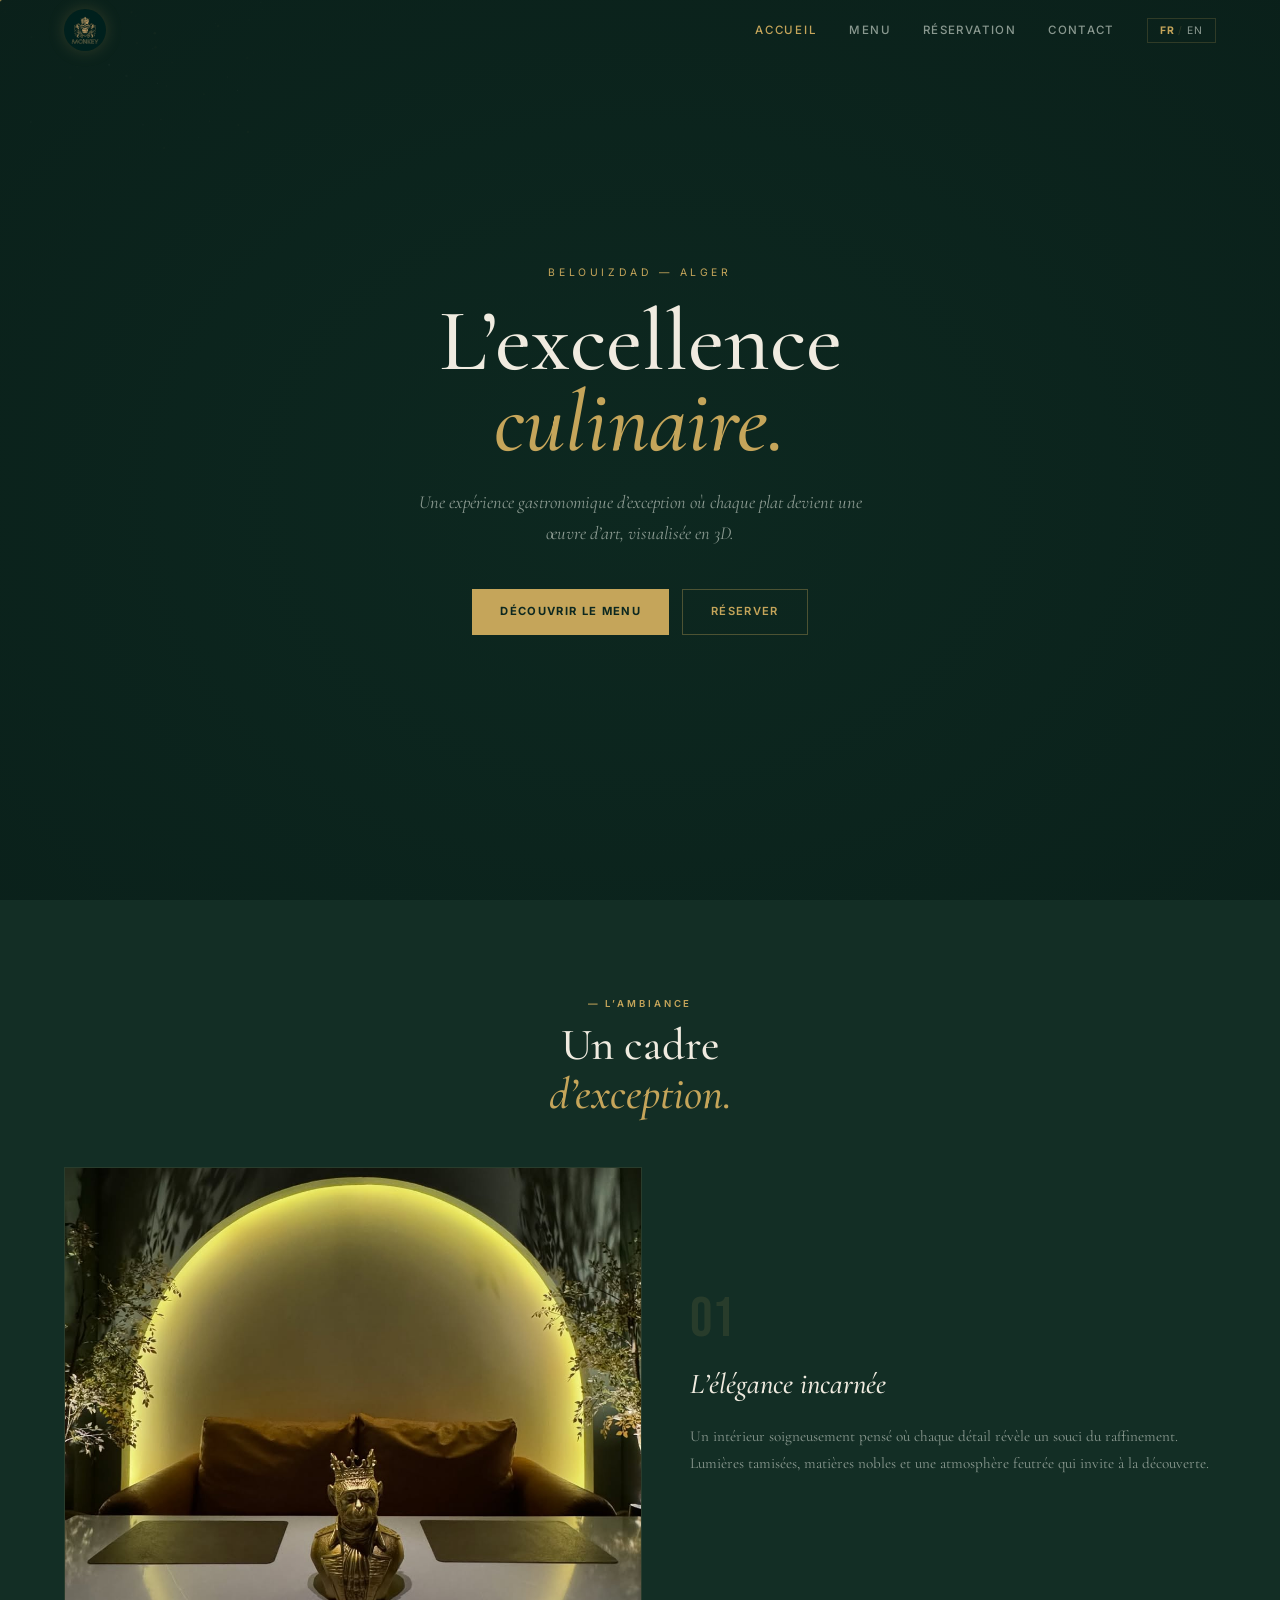
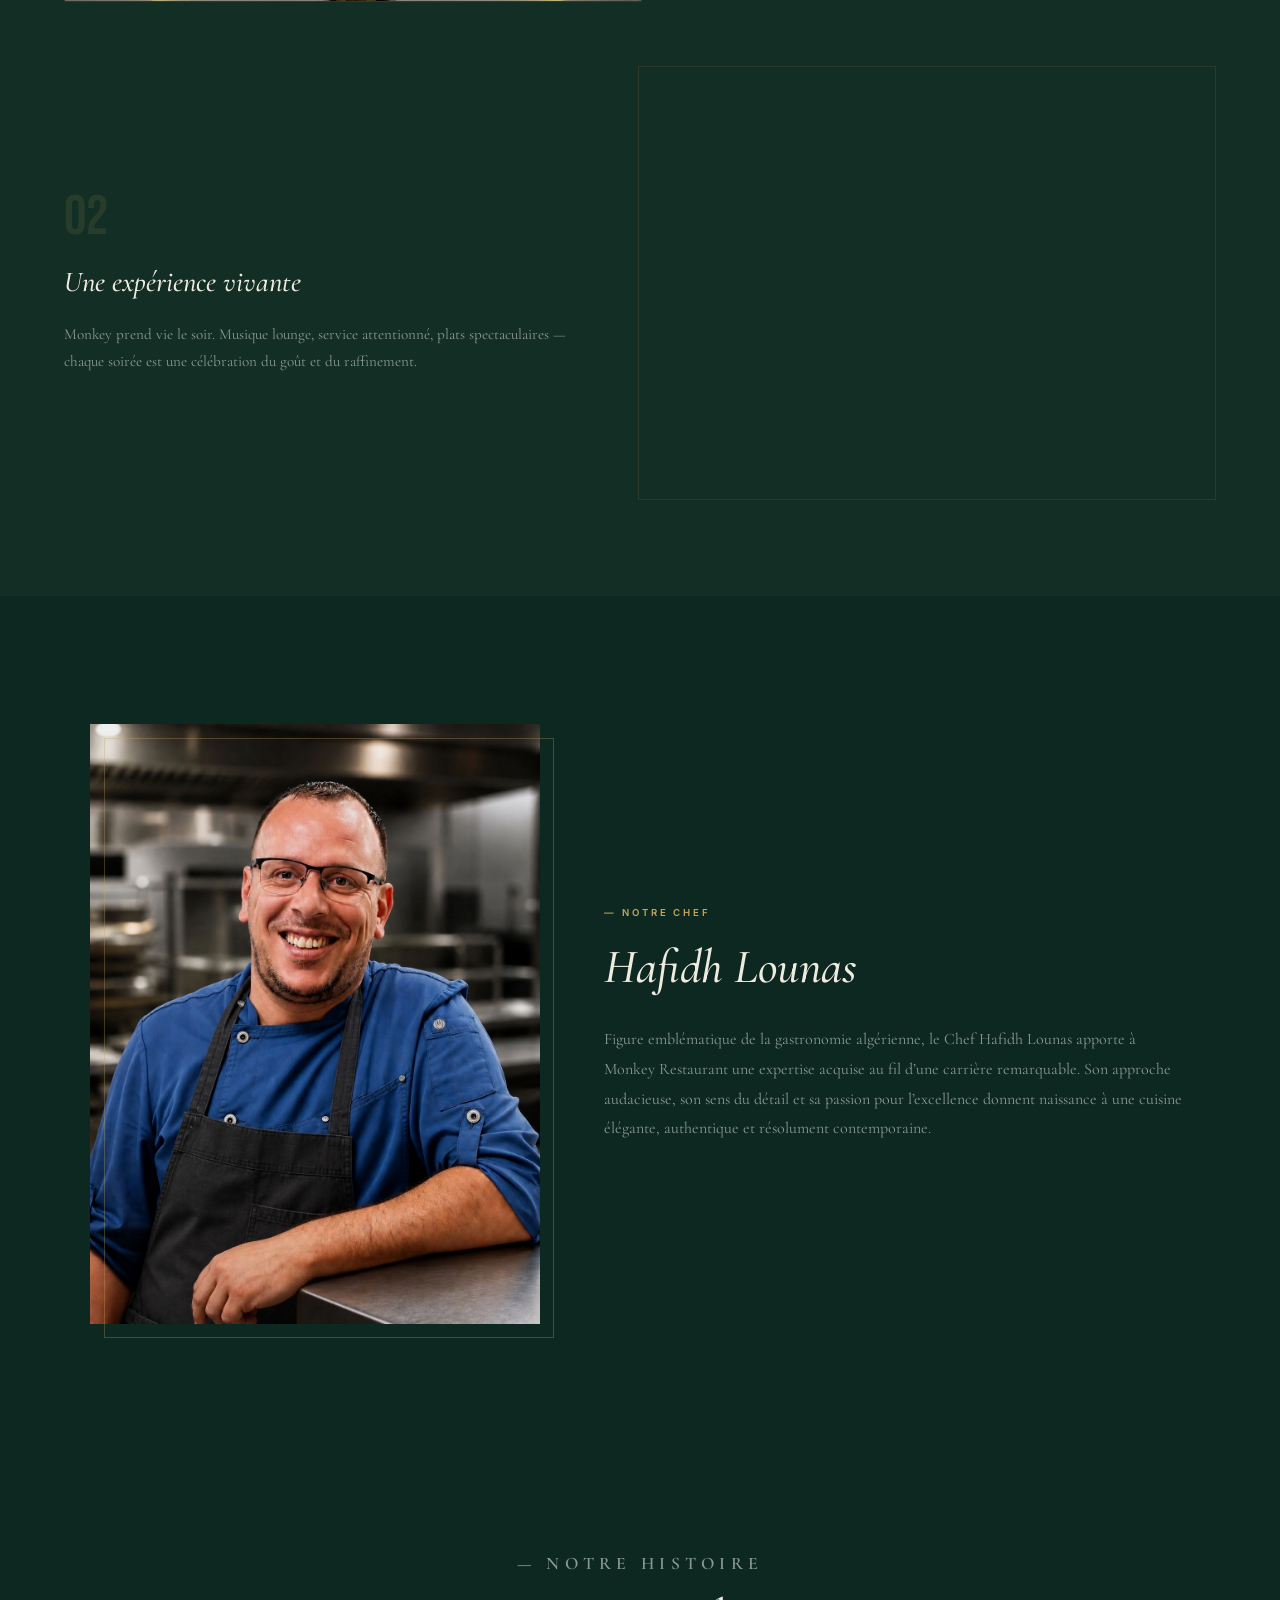
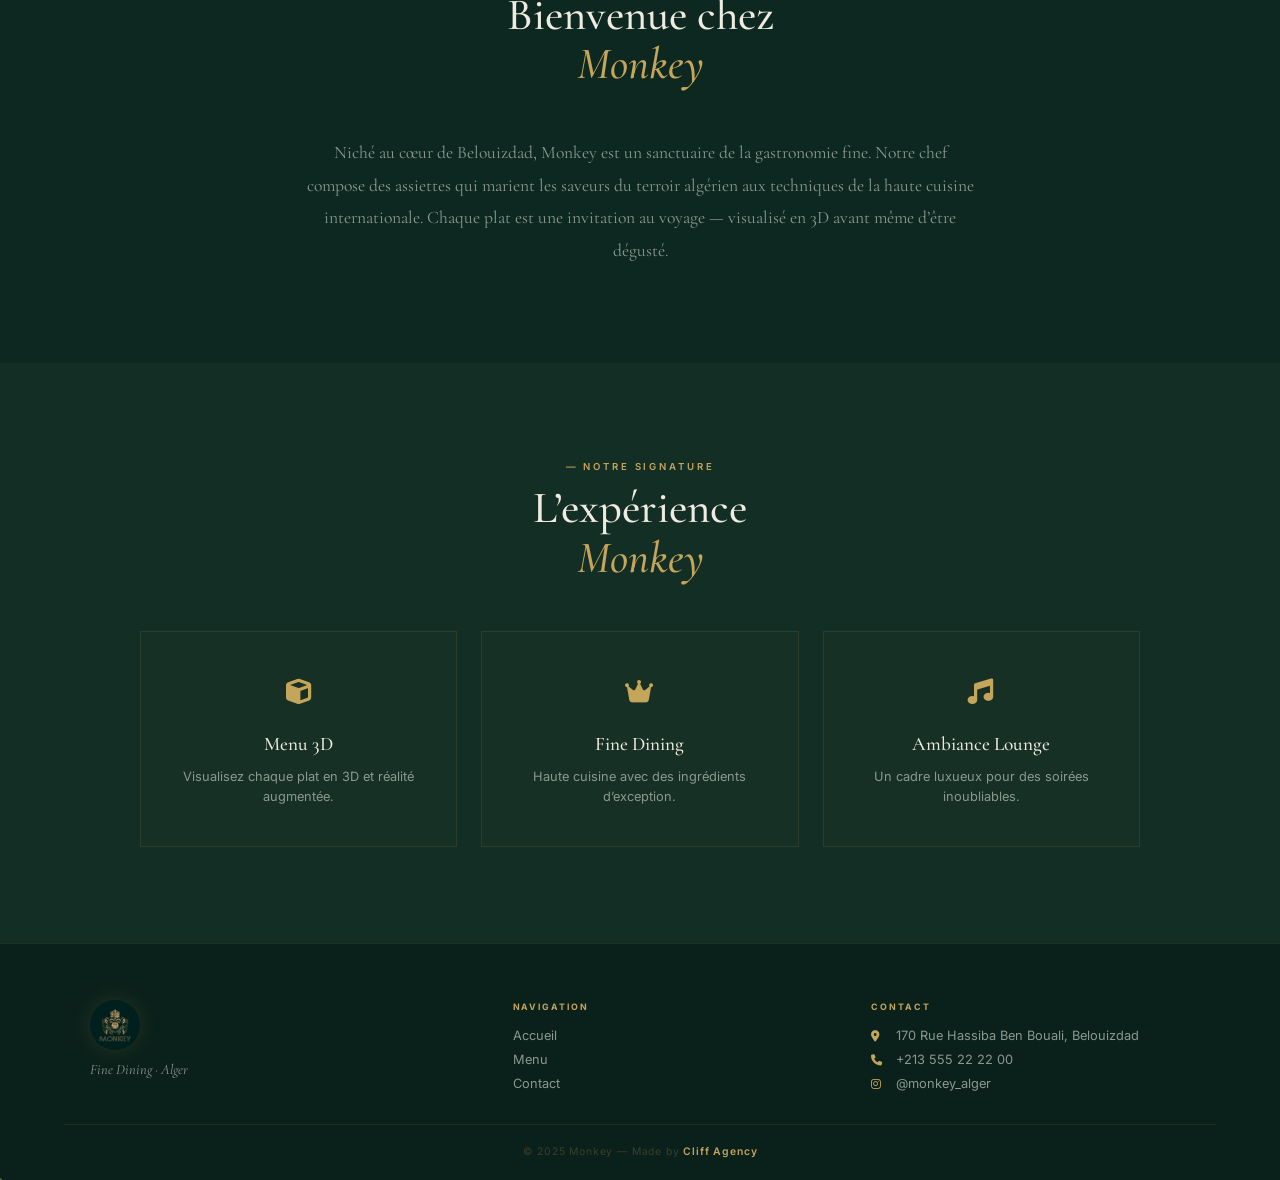
==== commit 1d16c7a7: "Add files via upload" ====
--- a/index.html
+++ b/index.html
@@ -25,6 +25,7 @@
   <div class="nav-right">
     <a href="index.html" class="nav-link active" data-fr="Accueil" data-en="Home">Accueil</a>
     <a href="menu.html" class="nav-link" data-fr="Menu" data-en="Menu">Menu</a>
+    <a href="reservation.html" class="nav-link" data-fr="Réservation" data-en="Reservation">Réservation</a>
     <a href="contact.html" class="nav-link" data-fr="Contact" data-en="Contact">Contact</a>
     <button class="lang-toggle" id="langToggle"><span class="lang-fr active">FR</span><span class="lang-sep">/</span><span class="lang-en">EN</span></button>
   </div>
@@ -33,6 +34,7 @@
 <div class="mob-drawer" id="mobDrawer">
   <a href="index.html" class="mob-link" data-fr="Accueil" data-en="Home">Accueil</a>
   <a href="menu.html" class="mob-link" data-fr="Menu" data-en="Menu">Menu</a>
+  <a href="reservation.html" class="mob-link" data-fr="Réservation" data-en="Reservation">Réservation</a>
   <a href="contact.html" class="mob-link" data-fr="Contact" data-en="Contact">Contact</a>
   <button class="lang-toggle mob-lang" id="langToggleMob"><span class="lang-fr active">FR</span> / <span class="lang-en">EN</span></button>
 </div>
--- a/style.css
+++ b/style.css
@@ -262,3 +262,48 @@
 @media(min-width:1200px){
   .dishes-grid{grid-template-columns:repeat(3,1fr)}
 }
+
+/* ═══ FORMS ═════════════════════════════════════════════ */
+.form-wrap{padding:3rem 5%;max-width:800px;margin:0 auto}
+.form-intro{text-align:center;margin-bottom:2.5rem}
+.form-intro p{font-family:var(--fserif);font-style:italic;font-size:1.05rem;color:var(--muted);line-height:1.7}
+.mk-form{display:flex;flex-direction:column;gap:1.2rem}
+.form-row{display:grid;grid-template-columns:1fr 1fr;gap:1.2rem}
+.form-group{display:flex;flex-direction:column;gap:.35rem}
+.form-group.full{grid-column:1/-1}
+.form-group label{font-family:var(--fsans);font-size:.6rem;font-weight:700;letter-spacing:.2em;text-transform:uppercase;color:var(--gold)}
+.mk-form input,.mk-form select,.mk-form textarea{
+  background:rgba(197,165,90,.04);border:1px solid var(--line);
+  padding:13px 16px;font-family:var(--fsans);font-size:.88rem;color:var(--cream);
+  outline:none;transition:border-color .3s,background .3s;
+}
+.mk-form input:focus,.mk-form select:focus,.mk-form textarea:focus{border-color:var(--gold);background:rgba(197,165,90,.06)}
+.mk-form input::placeholder,.mk-form textarea::placeholder{color:rgba(197,165,90,.2)}
+.mk-form select{cursor:pointer;-webkit-appearance:none;appearance:none;background-image:url("data:image/svg+xml,%3Csvg xmlns='http://www.w3.org/2000/svg' width='12' height='12' fill='%23C5A55A'%3E%3Cpath d='M6 9L1 4h10z'/%3E%3C/svg%3E");background-repeat:no-repeat;background-position:right 14px center}
+.mk-form select option{background:var(--bg);color:var(--cream)}
+.mk-form textarea{resize:vertical;min-height:100px;font-family:var(--fserif);font-style:italic}
+.form-submit{align-self:center;width:100%;justify-content:center;margin-top:.5rem;font-size:.75rem;padding:15px 32px}
+.form-footer{text-align:center;margin-top:2.5rem;padding-top:2rem;border-top:1px solid var(--line)}
+.form-footer p{font-size:.8rem;color:var(--muted);margin-bottom:.6rem}
+.form-phone{font-family:var(--fdisp);font-size:1.6rem;color:var(--gold);letter-spacing:.05em;transition:opacity .3s}
+.form-phone:hover{opacity:.7}
+.form-phone i{margin-right:.4rem;font-size:1rem}
+.page-links{text-align:center;padding:2rem 5% 4rem}
+.pl-link{font-family:var(--fserif);font-style:italic;font-size:1rem;color:var(--gold);transition:opacity .3s;border-bottom:1px solid rgba(197,165,90,.2)}
+.pl-link:hover{opacity:.7}
+@media(max-width:600px){.form-row{grid-template-columns:1fr}}
+
+/* ═══ FAQ ═══════════════════════════════════════════════ */
+.faq-wrap{padding:3rem 5%;max-width:800px;margin:0 auto}
+.faq-list{display:flex;flex-direction:column;gap:0;margin-bottom:4rem}
+.faq-item{border-bottom:1px solid var(--line)}
+.faq-q{width:100%;display:flex;justify-content:space-between;align-items:center;padding:1.4rem 0;background:none;border:none;cursor:pointer;text-align:left;color:var(--cream);font-family:var(--fserif);font-size:1.1rem;font-weight:500;transition:color .3s}
+.faq-q:hover{color:var(--gold)}
+.faq-q i{color:var(--gold);font-size:.7rem;transition:transform .4s var(--ease);flex-shrink:0;margin-left:1rem}
+.faq-item.open .faq-q i{transform:rotate(180deg)}
+.faq-a{max-height:0;overflow:hidden;transition:max-height .5s var(--ease),padding .5s}
+.faq-item.open .faq-a{max-height:200px;padding-bottom:1.2rem}
+.faq-a p{font-family:var(--fserif);font-style:italic;font-size:.92rem;color:var(--muted);line-height:1.7}
+.faq-a a{color:var(--gold)}
+.faq-comment{border-top:1px solid var(--line);padding-top:3rem}
+.faq-comment h2{font-family:var(--fserif);font-weight:500;font-size:1.6rem;color:var(--cream);text-align:center;margin-bottom:2rem;font-style:italic}
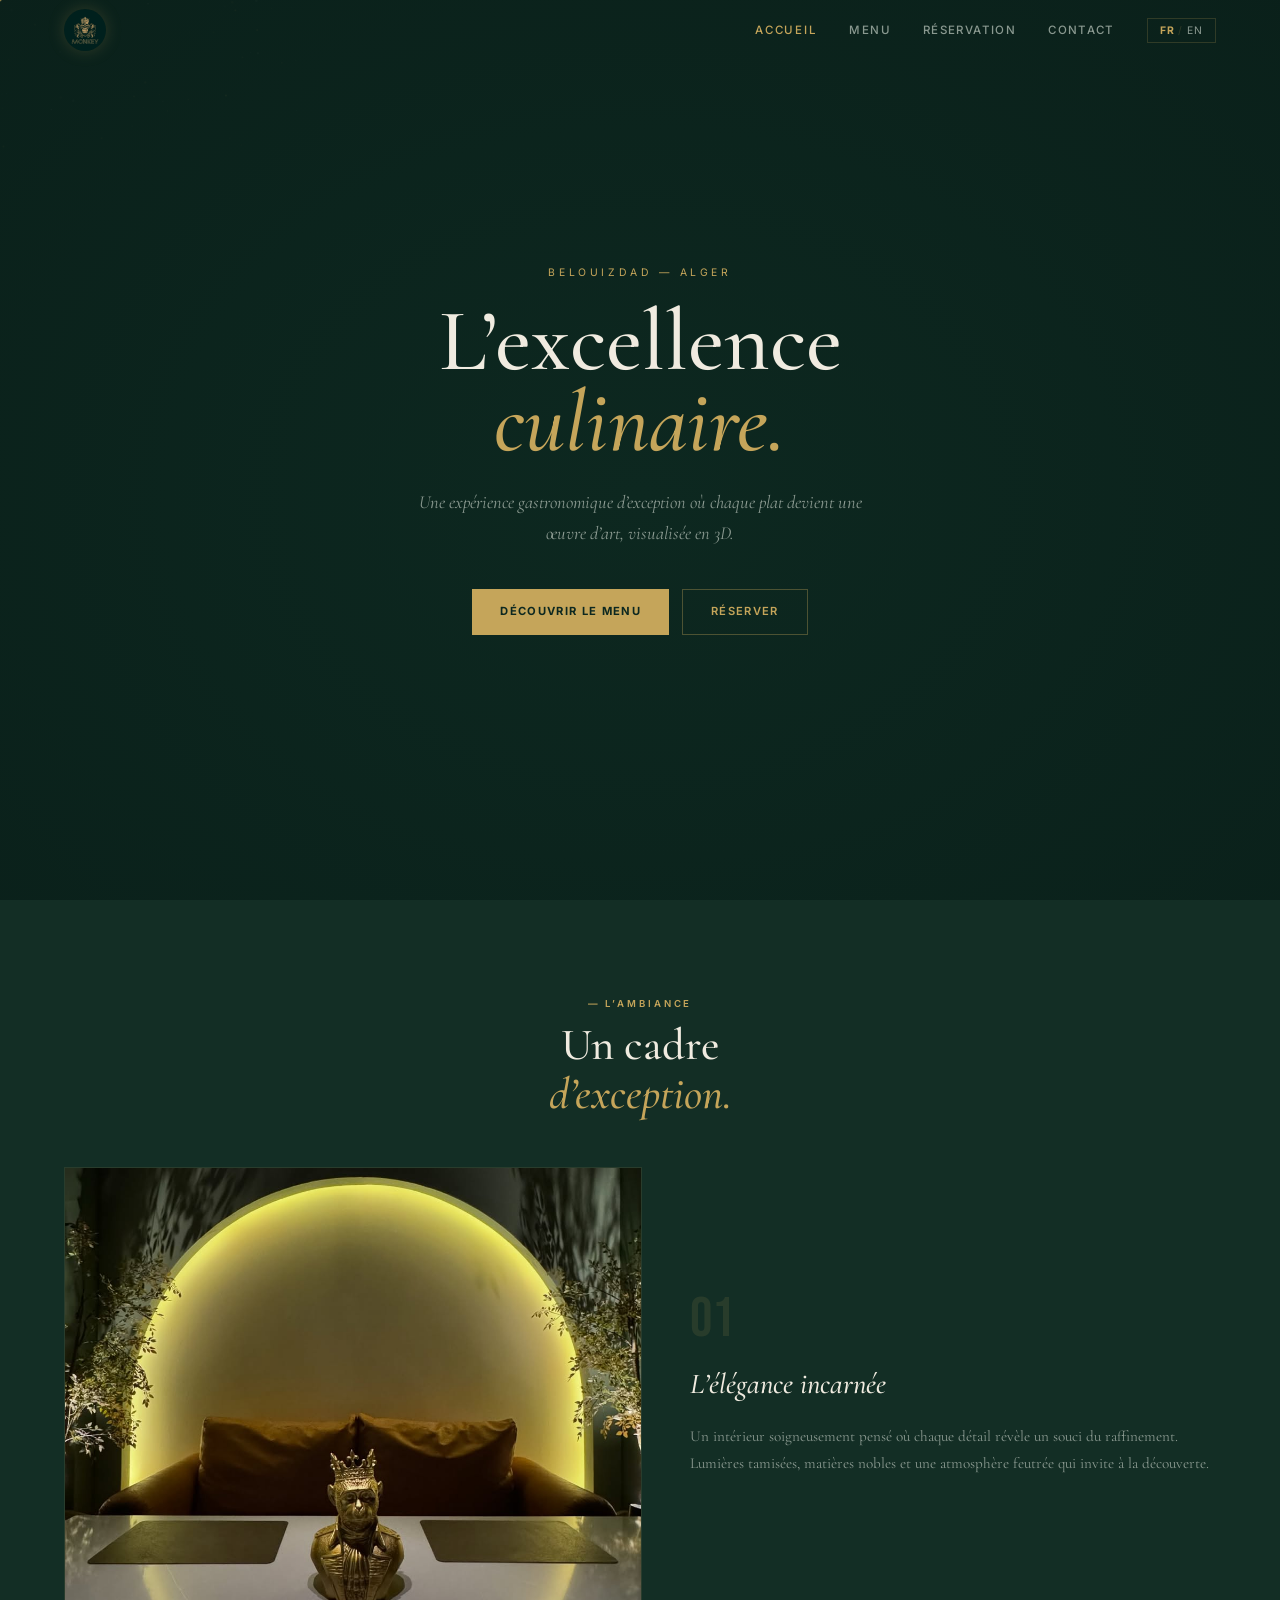
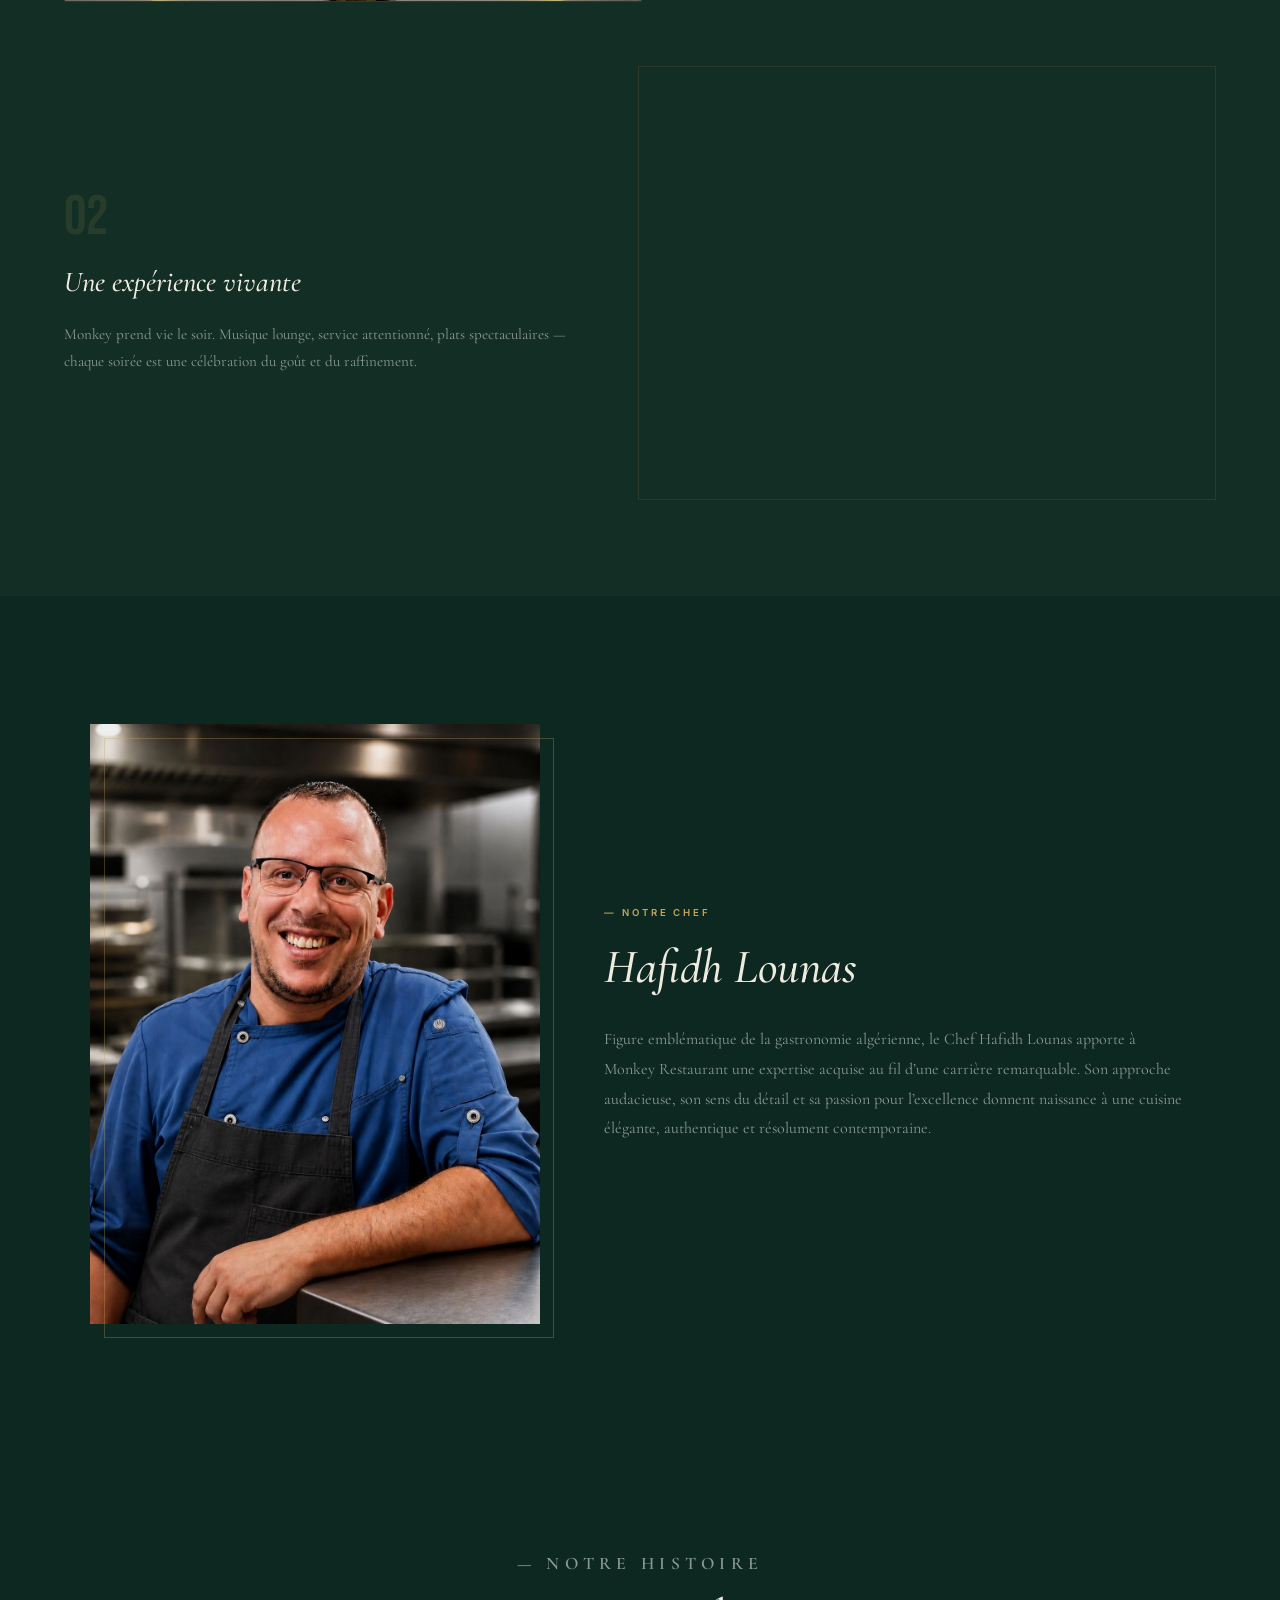
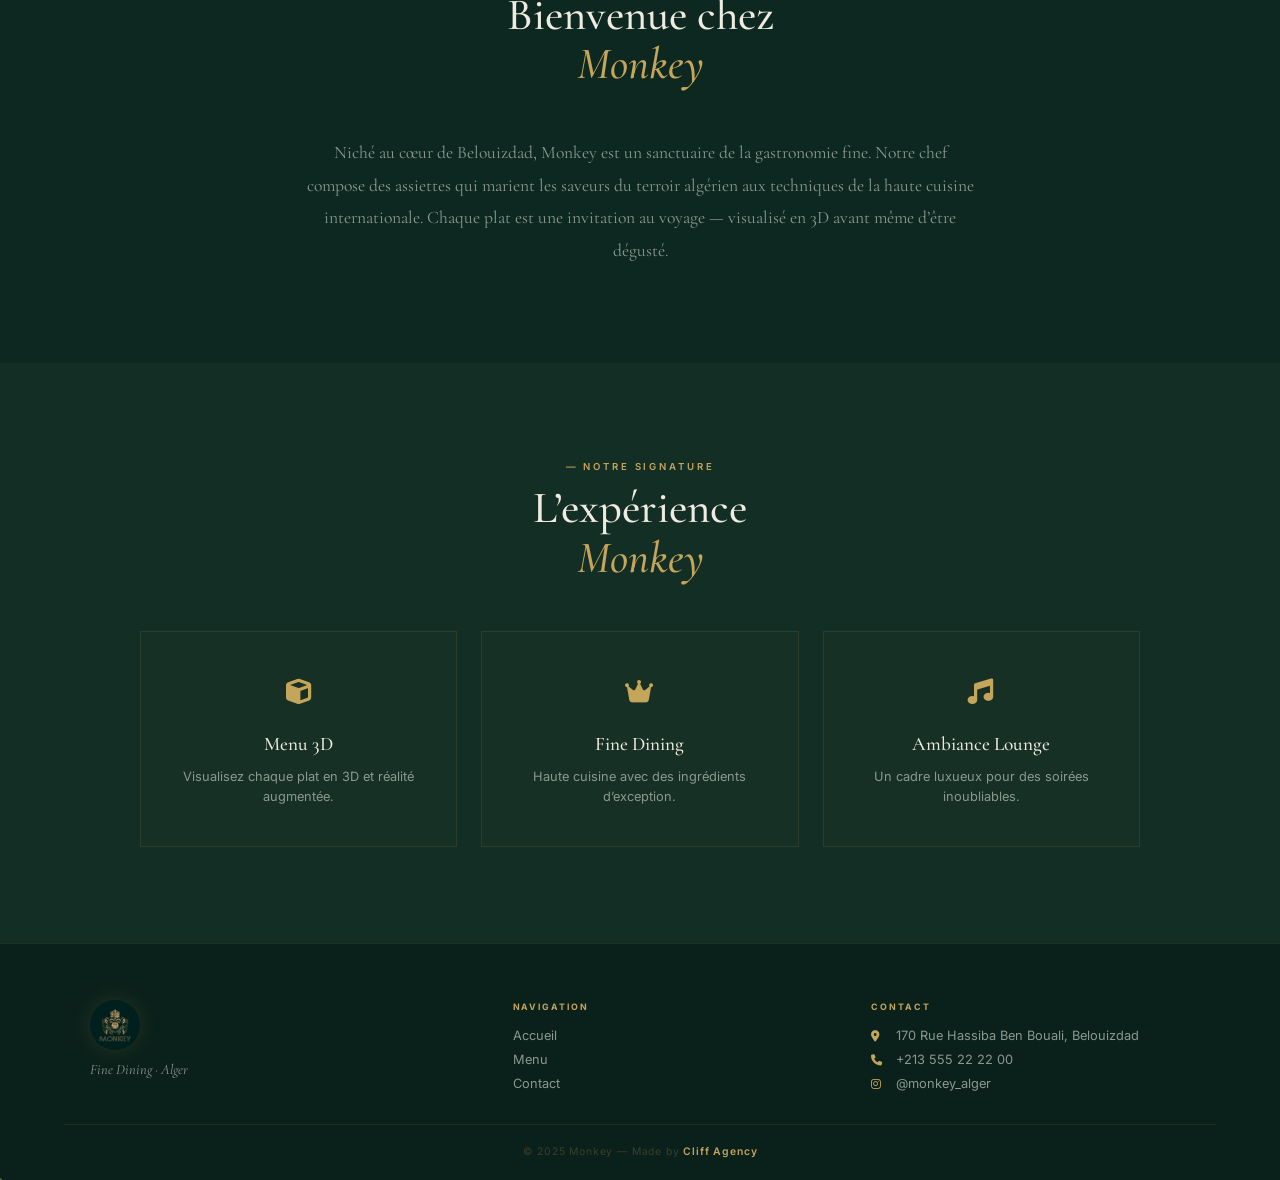
==== commit 882ae5cb: "Update index.html" ====
--- a/index.html
+++ b/index.html
@@ -15,7 +15,7 @@
 <div id="intro">
   <div class="intro-content">
     <img src="monkey.jpg" alt="Monkey" class="intro-logo">
-    <div class="intro-name" style="font-family:'Poiret One',sans-serif">MONKEY</div>
+    <div class="intro-name">MONKEY</div>
     <div class="intro-sub" data-fr="Fine Dining &middot; Alger" data-en="Fine Dining &middot; Algiers">Fine Dining &middot; Alger</div>
     <div class="intro-line"></div>
   </div>
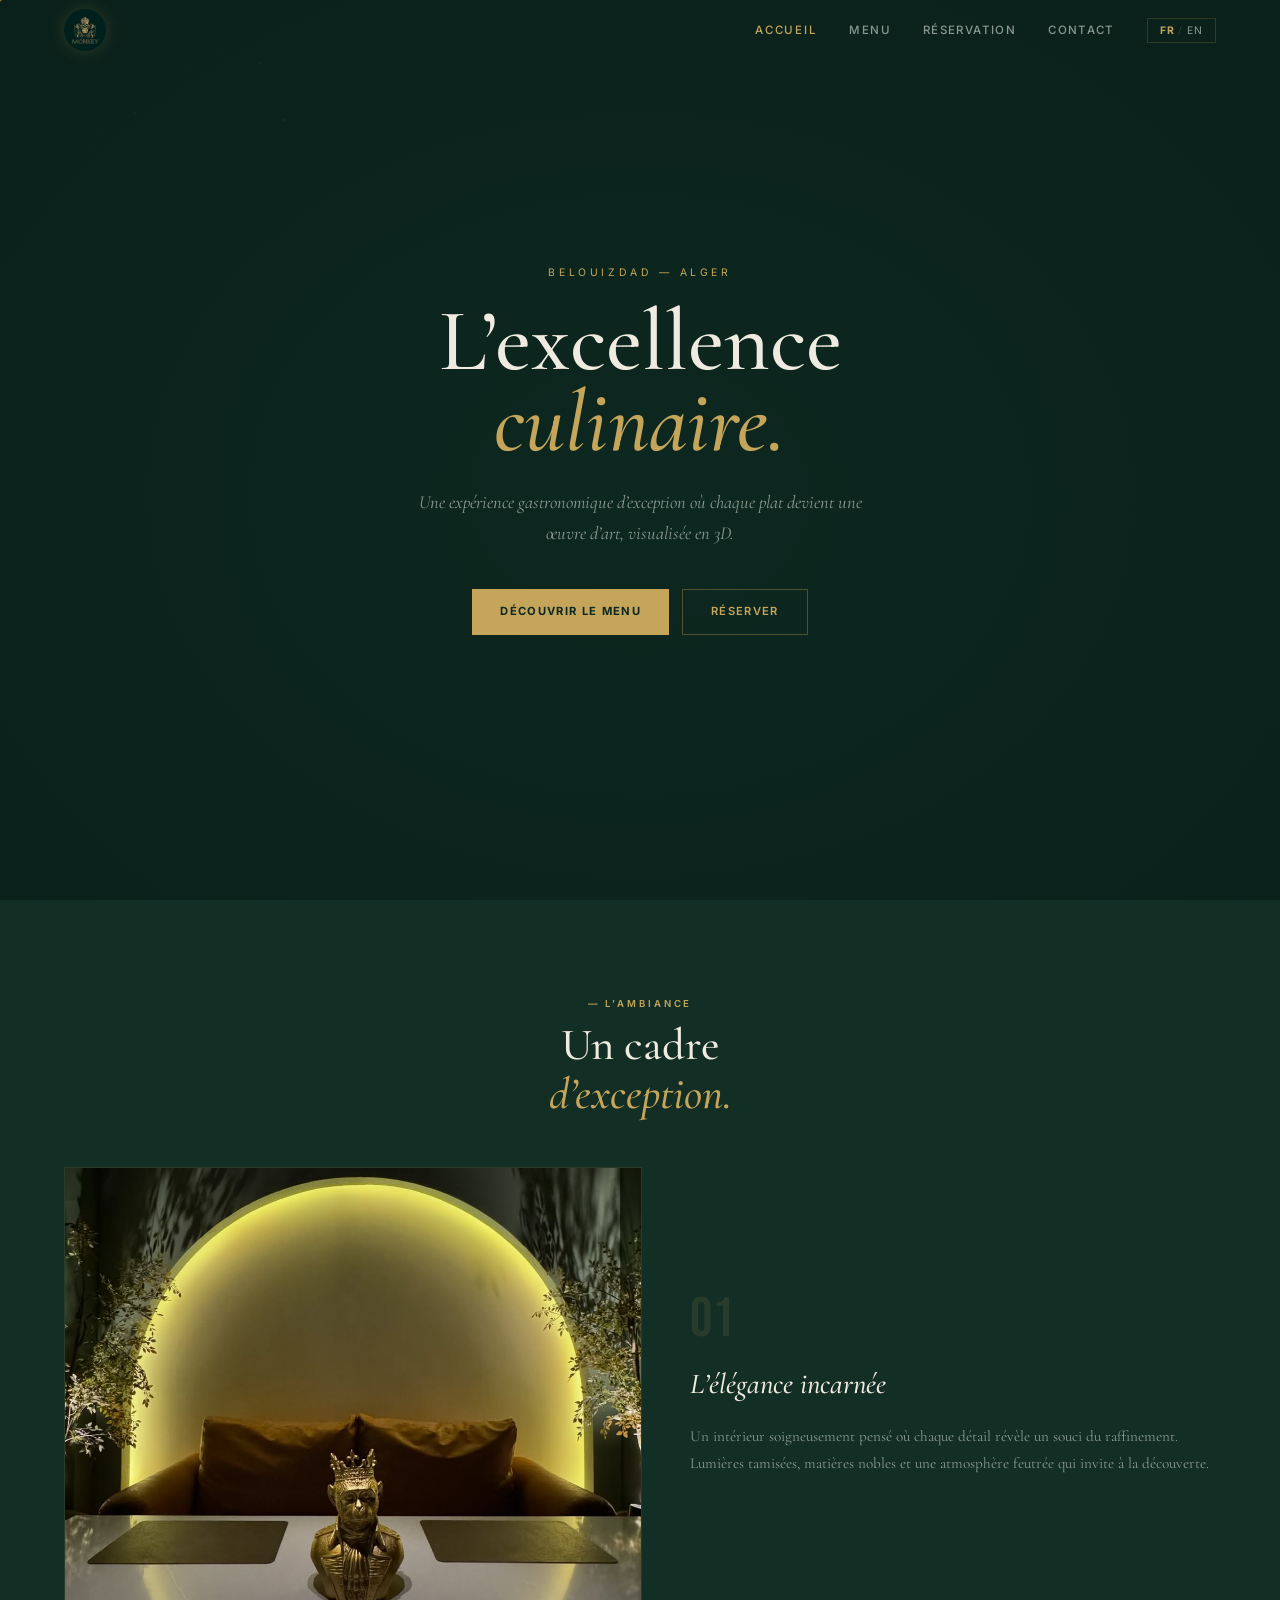
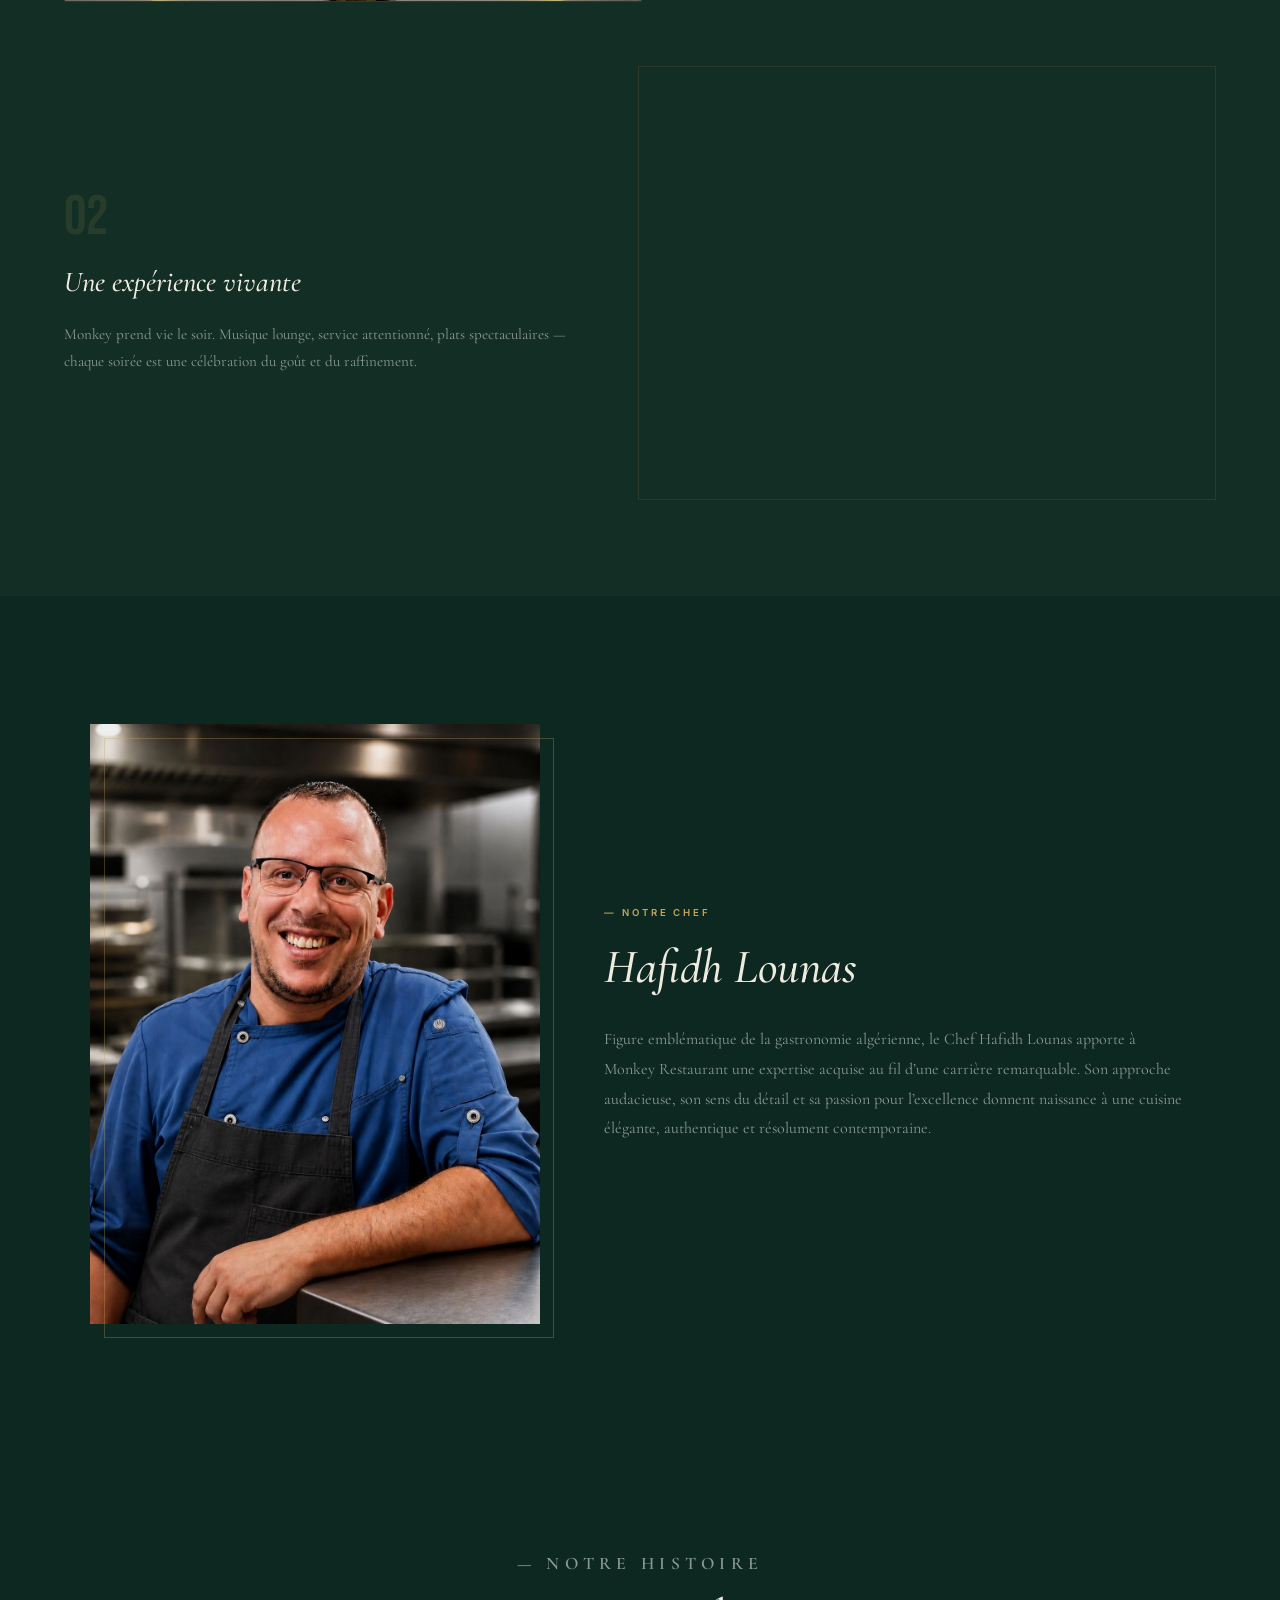
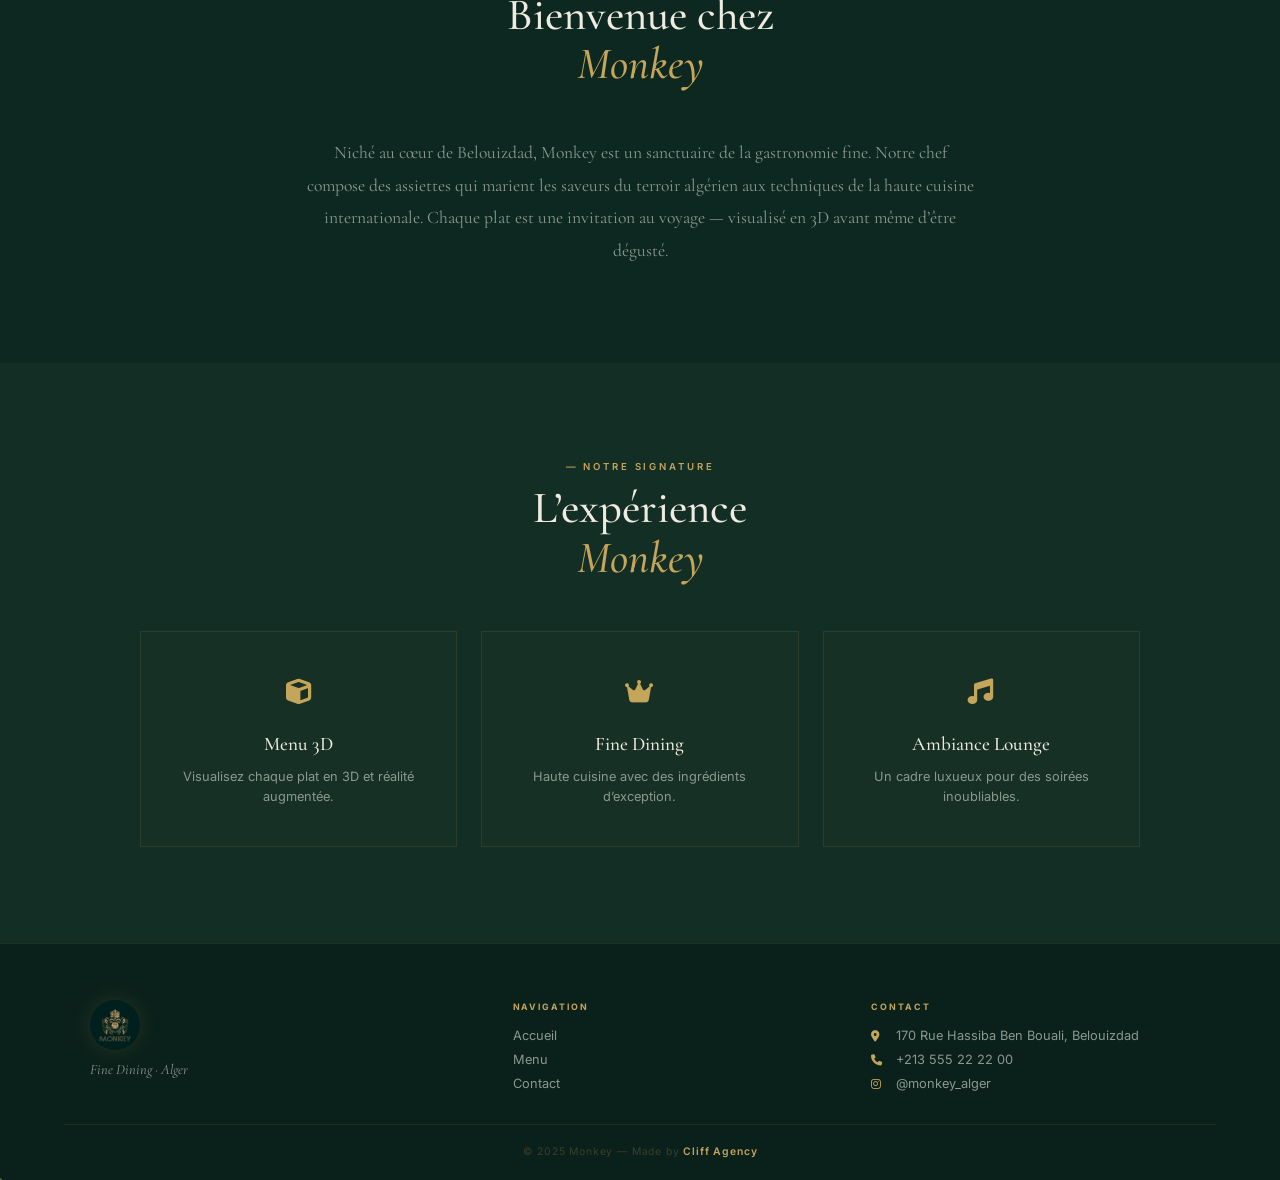
==== commit dfe37c18: "Update index.html" ====
--- a/index.html
+++ b/index.html
@@ -15,7 +15,15 @@
 <div id="intro">
   <div class="intro-content">
     <img src="monkey.jpg" alt="Monkey" class="intro-logo">
-    <div class="intro-name">MONKEY</div>
+    <svg class="intro-name-svg" viewBox="0 0 520 70" xmlns="http://www.w3.org/2000/svg">
+      <style>.mt{font-family:'Bebas Neue',sans-serif;font-size:64px;letter-spacing:16px}</style>
+      <text class="mt" x="50%" y="55" text-anchor="middle" fill="none" stroke="#C5A55A" stroke-width="9">MONKEY</text>
+      <text class="mt" x="50%" y="55" text-anchor="middle" fill="none" stroke="#0D2820" stroke-width="7">MONKEY</text>
+      <text class="mt" x="50%" y="55" text-anchor="middle" fill="none" stroke="#C5A55A" stroke-width="5">MONKEY</text>
+      <text class="mt" x="50%" y="55" text-anchor="middle" fill="none" stroke="#0D2820" stroke-width="3.2">MONKEY</text>
+      <text class="mt" x="50%" y="55" text-anchor="middle" fill="none" stroke="#C5A55A" stroke-width="1.8">MONKEY</text>
+      <text class="mt" x="50%" y="55" text-anchor="middle" fill="none" stroke="#0D2820" stroke-width="0.6">MONKEY</text>
+    </svg>
     <div class="intro-sub" data-fr="Fine Dining &middot; Alger" data-en="Fine Dining &middot; Algiers">Fine Dining &middot; Alger</div>
     <div class="intro-line"></div>
   </div>
--- a/style.css
+++ b/style.css
@@ -23,7 +23,20 @@
 #intro{position:fixed;inset:0;z-index:99999;background:var(--bg);display:flex;align-items:center;justify-content:center;animation:introExit .8s ease 4s forwards}
 .intro-content{display:flex;flex-direction:column;align-items:center;gap:14px}
 .intro-logo{width:120px;height:120px;object-fit:contain;border-radius:50%;opacity:0;transform:scale(.6) rotate(-5deg);animation:introLogoIn 1.2s var(--ease) .3s forwards;filter:drop-shadow(0 0 50px rgba(197,165,90,.35))}
-.intro-name{font-family:var(--flogo);font-size:clamp(2.2rem,8vw,3.5rem);letter-spacing:clamp(8px,3vw,16px);color:var(--gold);opacity:0;animation:introSlideUp 1s ease .9s forwards}
+.intro-name{
+  font-family:'Bebas Neue',var(--fdisp),sans-serif;
+  font-size:clamp(3rem,12vw,5rem);
+  letter-spacing:clamp(10px,4vw,22px);
+  font-weight:400;
+  background:repeating-linear-gradient(0deg,#C5A55A 0px,#C5A55A 2.5px,transparent 2.5px,transparent 5.5px);
+  -webkit-background-clip:text;
+  -webkit-text-fill-color:transparent;
+  background-clip:text;
+  color:var(--gold);
+  opacity:0;
+  animation:introSlideUp 1s ease .9s forwards;
+  filter:drop-shadow(0 0 15px rgba(197,165,90,.2));
+}
 .intro-sub{font-size:.7rem;letter-spacing:4px;text-transform:uppercase;color:var(--muted);opacity:0;animation:introSlideUp 1s ease 1.4s forwards}
 .intro-line{width:0;height:1px;background:linear-gradient(90deg,transparent,var(--gold),transparent);animation:introLine 1s ease 2s forwards}
 @keyframes introLogoIn{to{opacity:1;transform:scale(1) rotate(0)}}
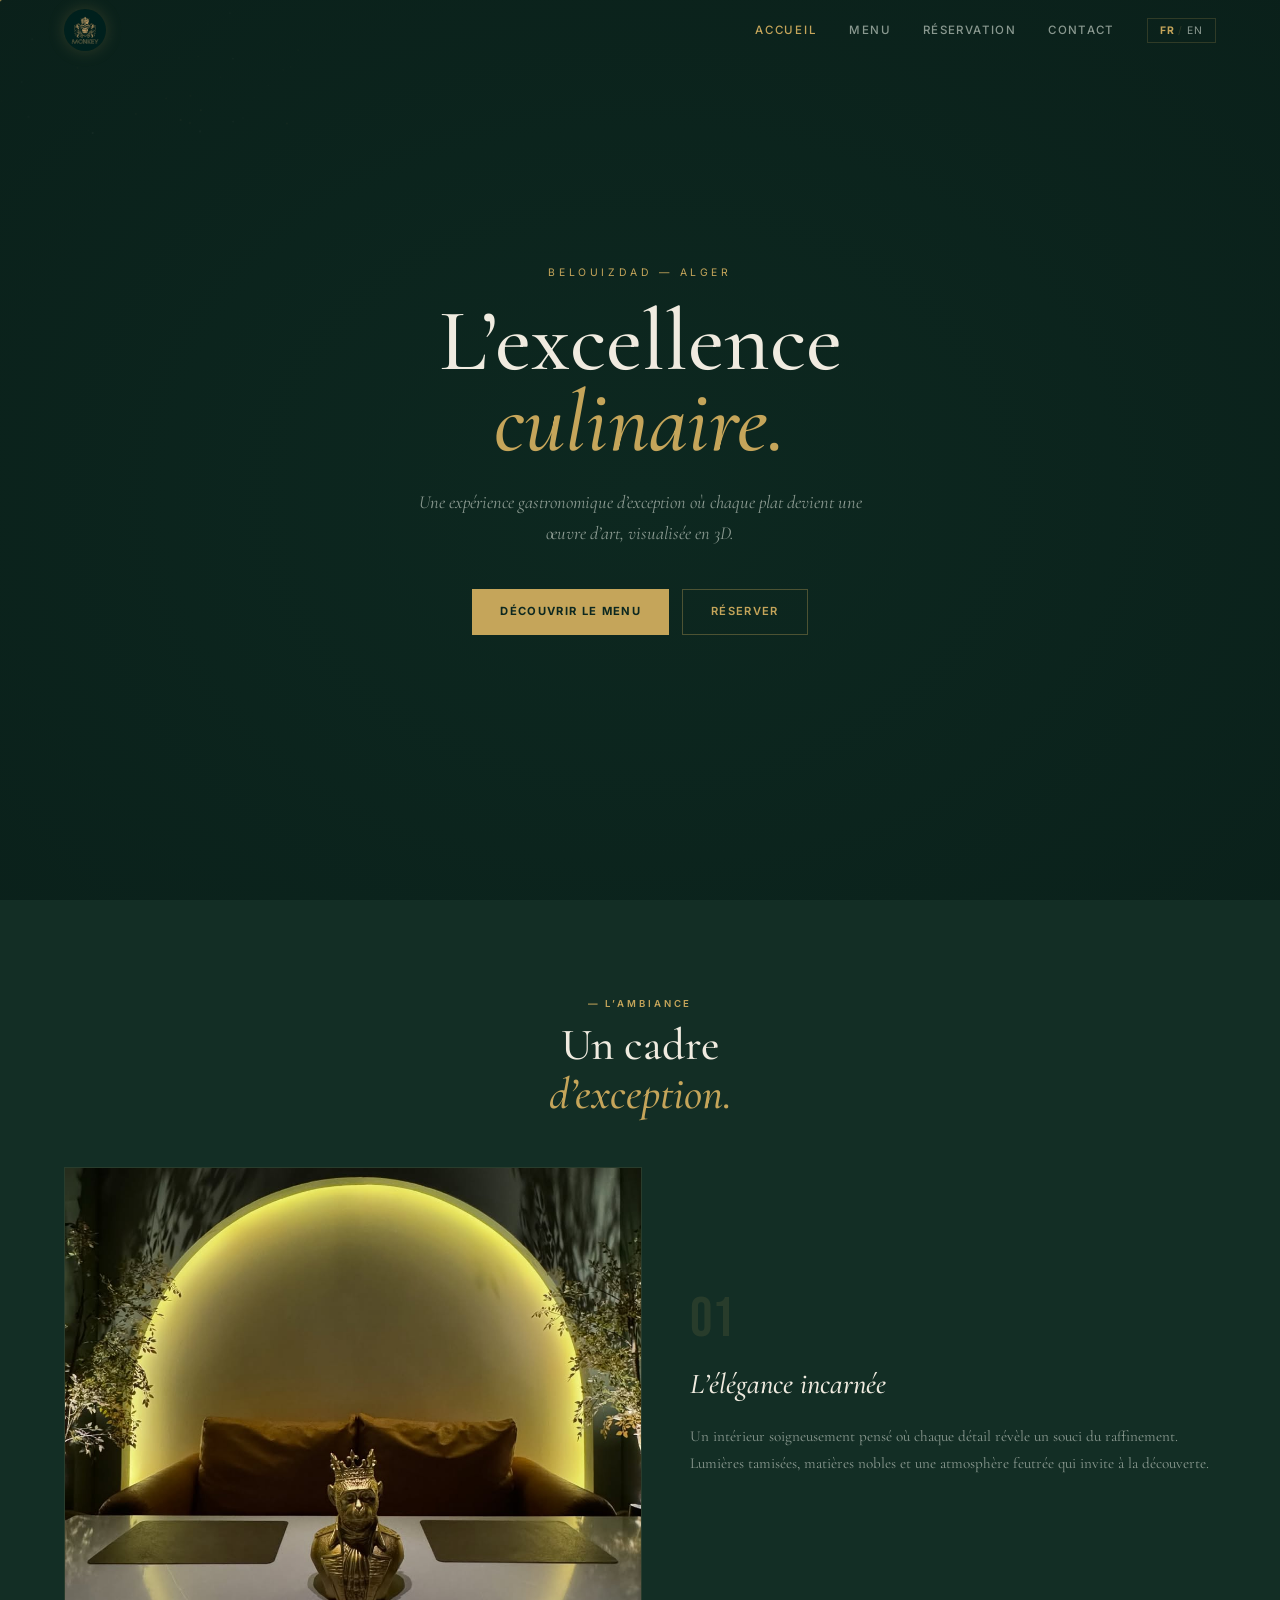
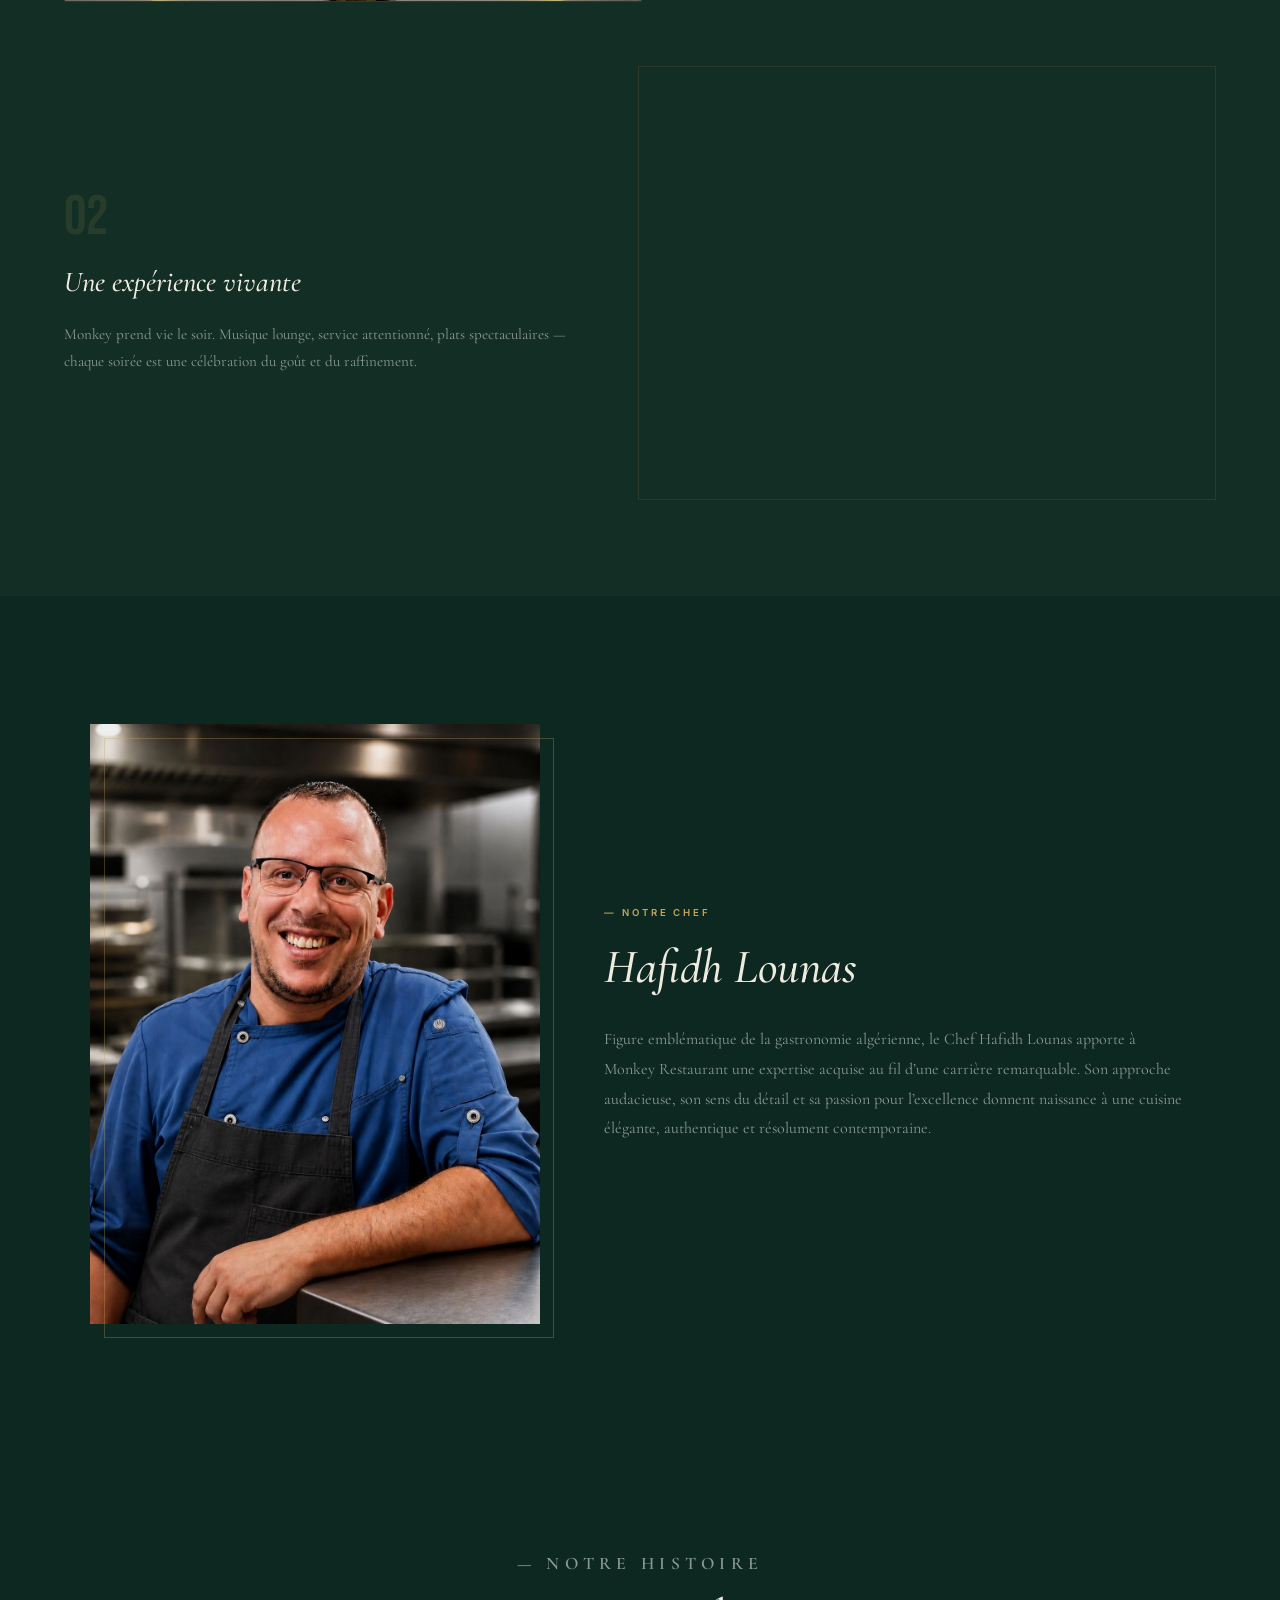
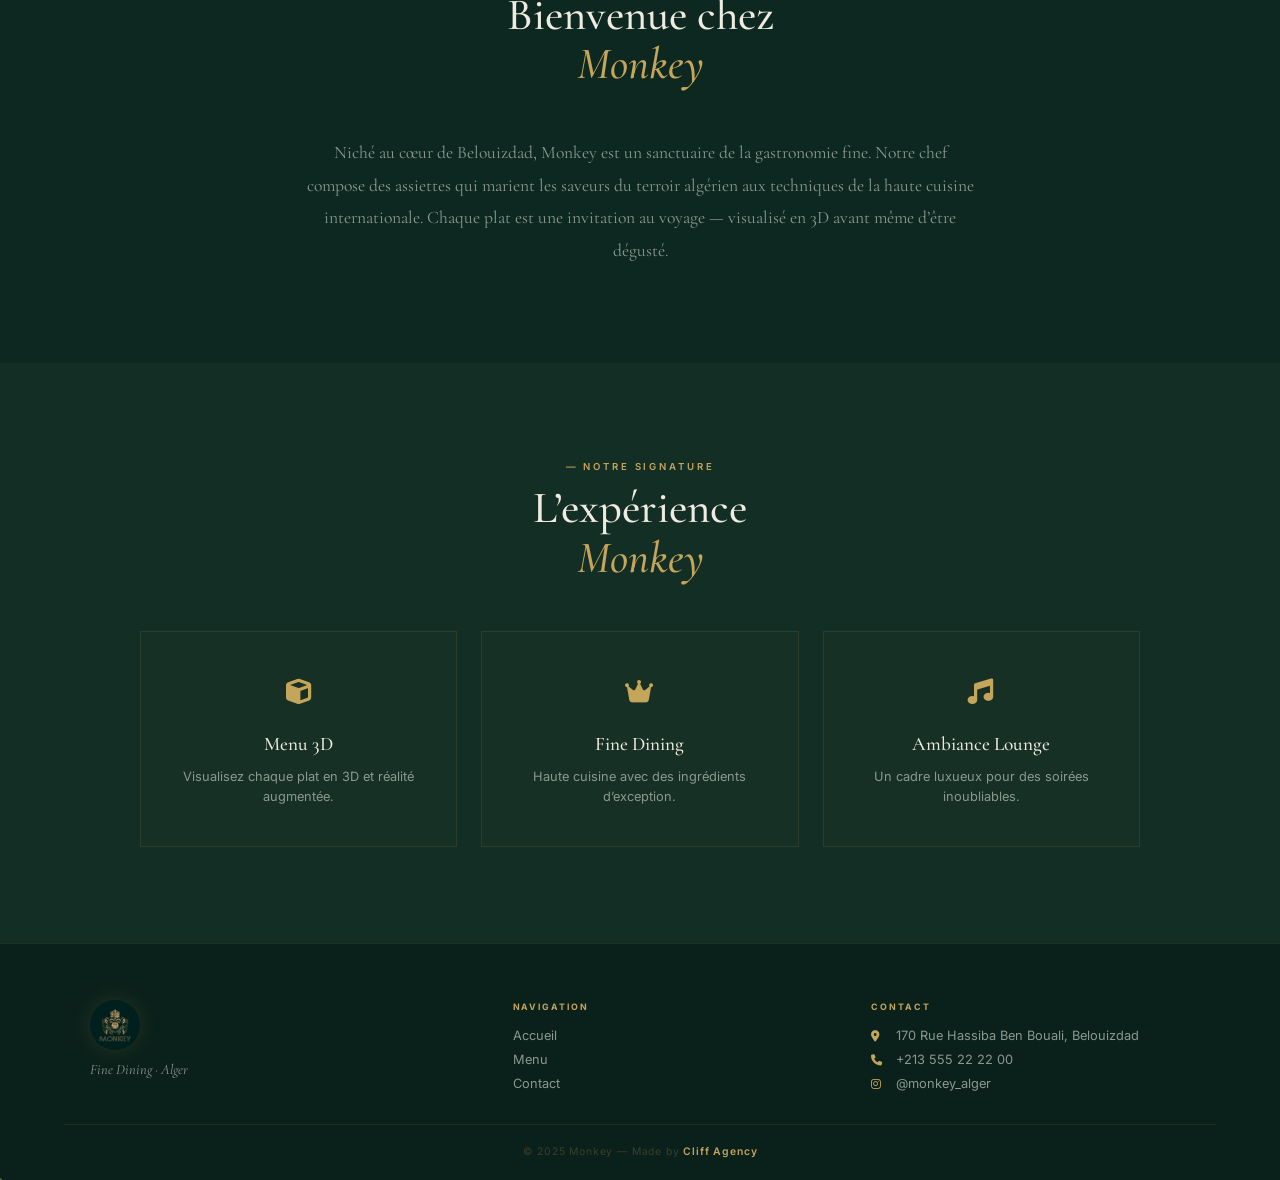
==== commit 1751de04: "Update index.html" ====
--- a/index.html
+++ b/index.html
@@ -15,14 +15,14 @@
 <div id="intro">
   <div class="intro-content">
     <img src="monkey.jpg" alt="Monkey" class="intro-logo">
-    <svg class="intro-name-svg" viewBox="0 0 520 70" xmlns="http://www.w3.org/2000/svg">
-      <style>.mt{font-family:'Bebas Neue',sans-serif;font-size:64px;letter-spacing:16px}</style>
-      <text class="mt" x="50%" y="55" text-anchor="middle" fill="none" stroke="#C5A55A" stroke-width="9">MONKEY</text>
-      <text class="mt" x="50%" y="55" text-anchor="middle" fill="none" stroke="#0D2820" stroke-width="7">MONKEY</text>
-      <text class="mt" x="50%" y="55" text-anchor="middle" fill="none" stroke="#C5A55A" stroke-width="5">MONKEY</text>
-      <text class="mt" x="50%" y="55" text-anchor="middle" fill="none" stroke="#0D2820" stroke-width="3.2">MONKEY</text>
-      <text class="mt" x="50%" y="55" text-anchor="middle" fill="none" stroke="#C5A55A" stroke-width="1.8">MONKEY</text>
-      <text class="mt" x="50%" y="55" text-anchor="middle" fill="none" stroke="#0D2820" stroke-width="0.6">MONKEY</text>
+    <svg class="intro-name-svg" viewBox="0 0 660 90" xmlns="http://www.w3.org/2000/svg">
+      <style>.mt{font-family:'Bebas Neue',sans-serif;font-size:82px;letter-spacing:18px}</style>
+      <text class="mt" x="50%" y="70" text-anchor="middle" fill="none" stroke="#C5A55A" stroke-width="12">MONKEY</text>
+      <text class="mt" x="50%" y="70" text-anchor="middle" fill="none" stroke="#0D2820" stroke-width="9.5">MONKEY</text>
+      <text class="mt" x="50%" y="70" text-anchor="middle" fill="none" stroke="#C5A55A" stroke-width="7">MONKEY</text>
+      <text class="mt" x="50%" y="70" text-anchor="middle" fill="none" stroke="#0D2820" stroke-width="4.5">MONKEY</text>
+      <text class="mt" x="50%" y="70" text-anchor="middle" fill="none" stroke="#C5A55A" stroke-width="2.5">MONKEY</text>
+      <text class="mt" x="50%" y="70" text-anchor="middle" fill="none" stroke="#0D2820" stroke-width="0.5">MONKEY</text>
     </svg>
     <div class="intro-sub" data-fr="Fine Dining &middot; Alger" data-en="Fine Dining &middot; Algiers">Fine Dining &middot; Alger</div>
     <div class="intro-line"></div>
--- a/style.css
+++ b/style.css
@@ -23,19 +23,12 @@
 #intro{position:fixed;inset:0;z-index:99999;background:var(--bg);display:flex;align-items:center;justify-content:center;animation:introExit .8s ease 4s forwards}
 .intro-content{display:flex;flex-direction:column;align-items:center;gap:14px}
 .intro-logo{width:120px;height:120px;object-fit:contain;border-radius:50%;opacity:0;transform:scale(.6) rotate(-5deg);animation:introLogoIn 1.2s var(--ease) .3s forwards;filter:drop-shadow(0 0 50px rgba(197,165,90,.35))}
-.intro-name{
-  font-family:'Bebas Neue',var(--fdisp),sans-serif;
-  font-size:clamp(3rem,12vw,5rem);
-  letter-spacing:clamp(10px,4vw,22px);
-  font-weight:400;
-  background:repeating-linear-gradient(0deg,#C5A55A 0px,#C5A55A 2.5px,transparent 2.5px,transparent 5.5px);
-  -webkit-background-clip:text;
-  -webkit-text-fill-color:transparent;
-  background-clip:text;
-  color:var(--gold);
+.intro-name-svg{
+  width:clamp(320px,85vw,660px);
+  height:auto;
   opacity:0;
   animation:introSlideUp 1s ease .9s forwards;
-  filter:drop-shadow(0 0 15px rgba(197,165,90,.2));
+  filter:drop-shadow(0 0 20px rgba(197,165,90,.25));
 }
 .intro-sub{font-size:.7rem;letter-spacing:4px;text-transform:uppercase;color:var(--muted);opacity:0;animation:introSlideUp 1s ease 1.4s forwards}
 .intro-line{width:0;height:1px;background:linear-gradient(90deg,transparent,var(--gold),transparent);animation:introLine 1s ease 2s forwards}
